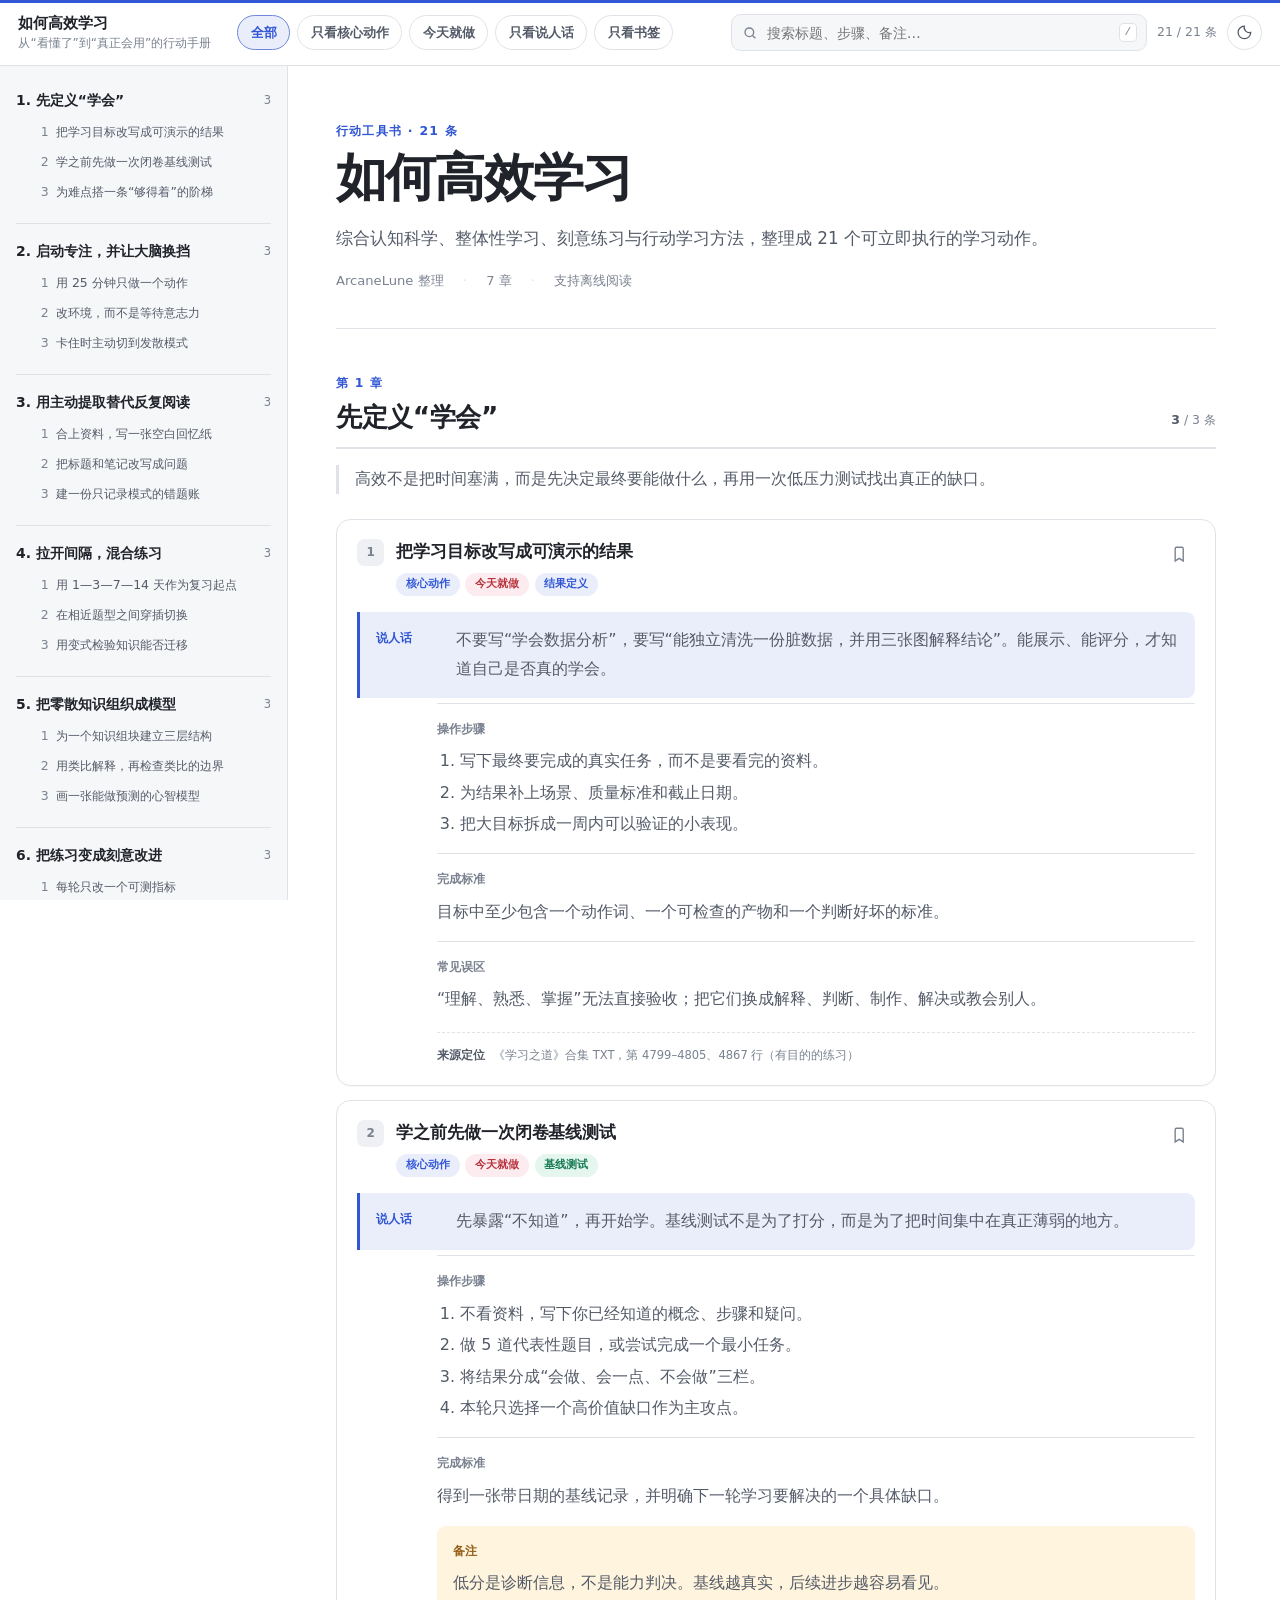
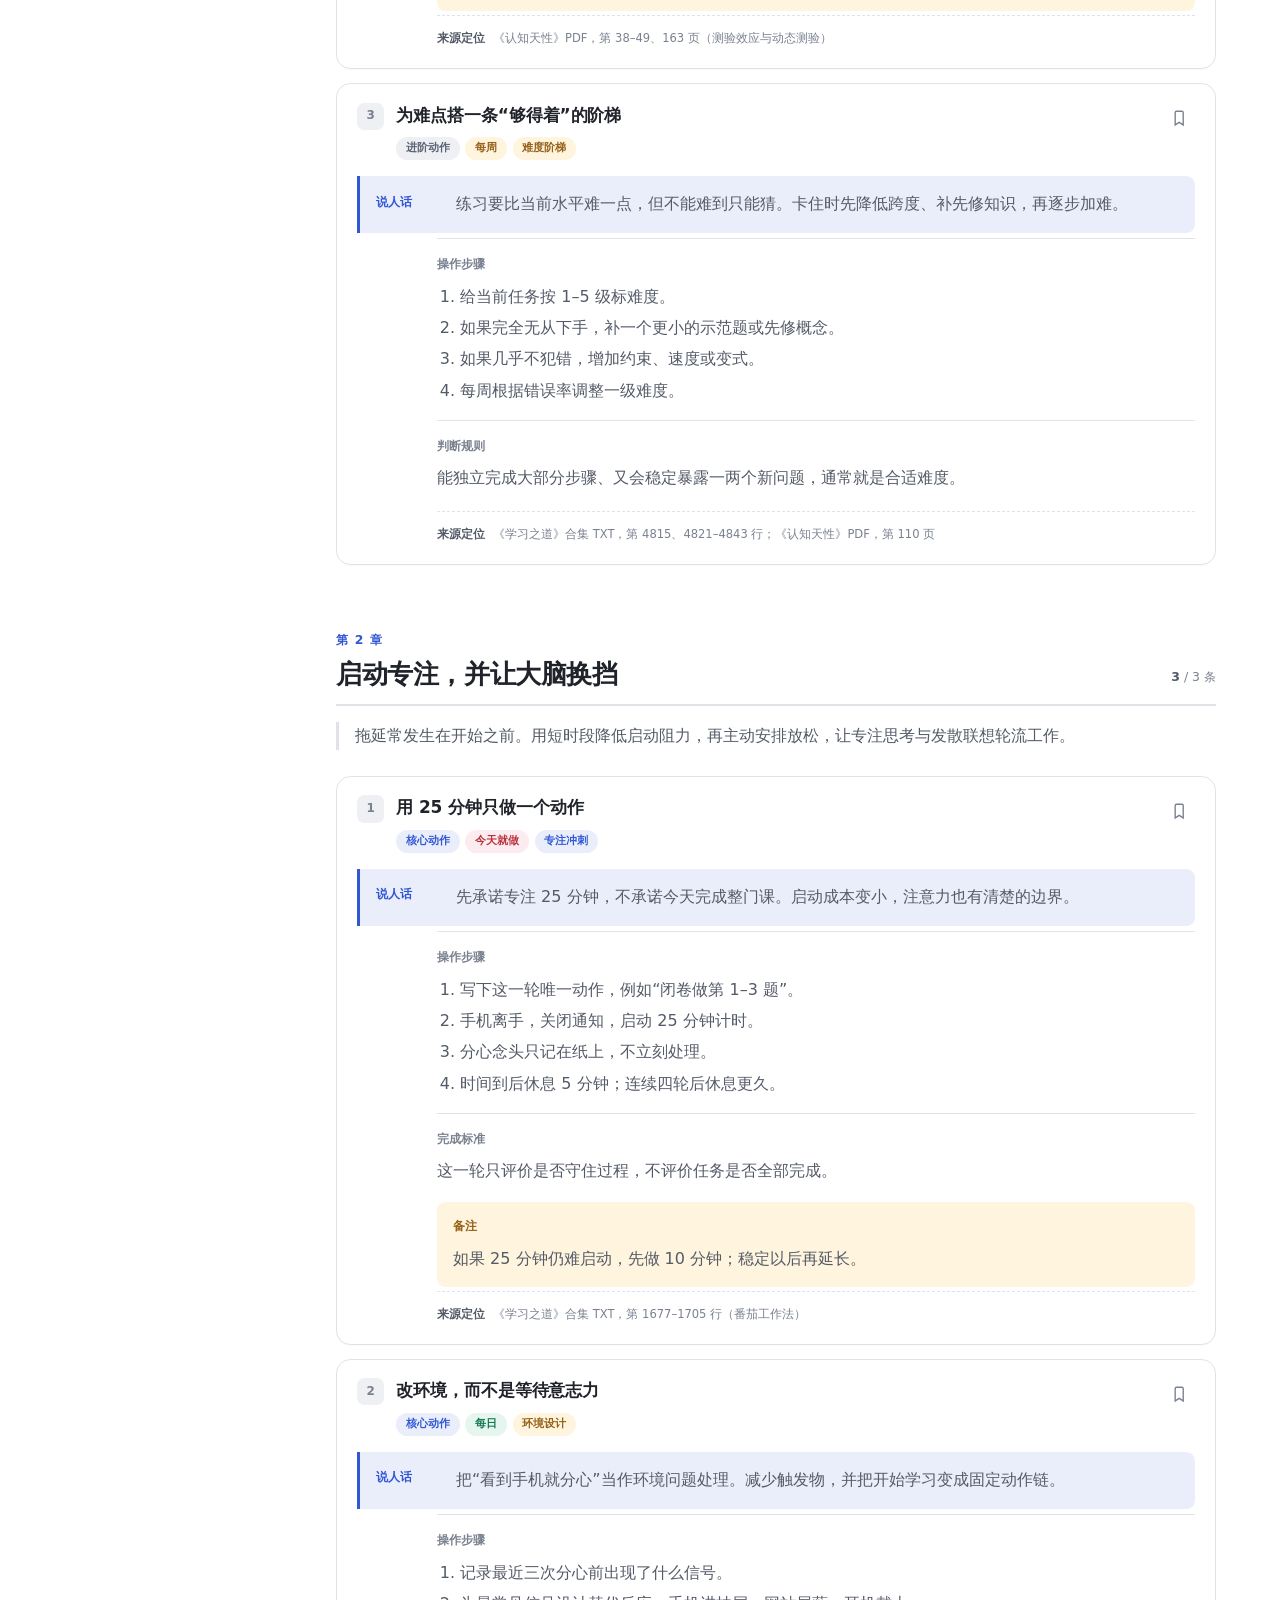
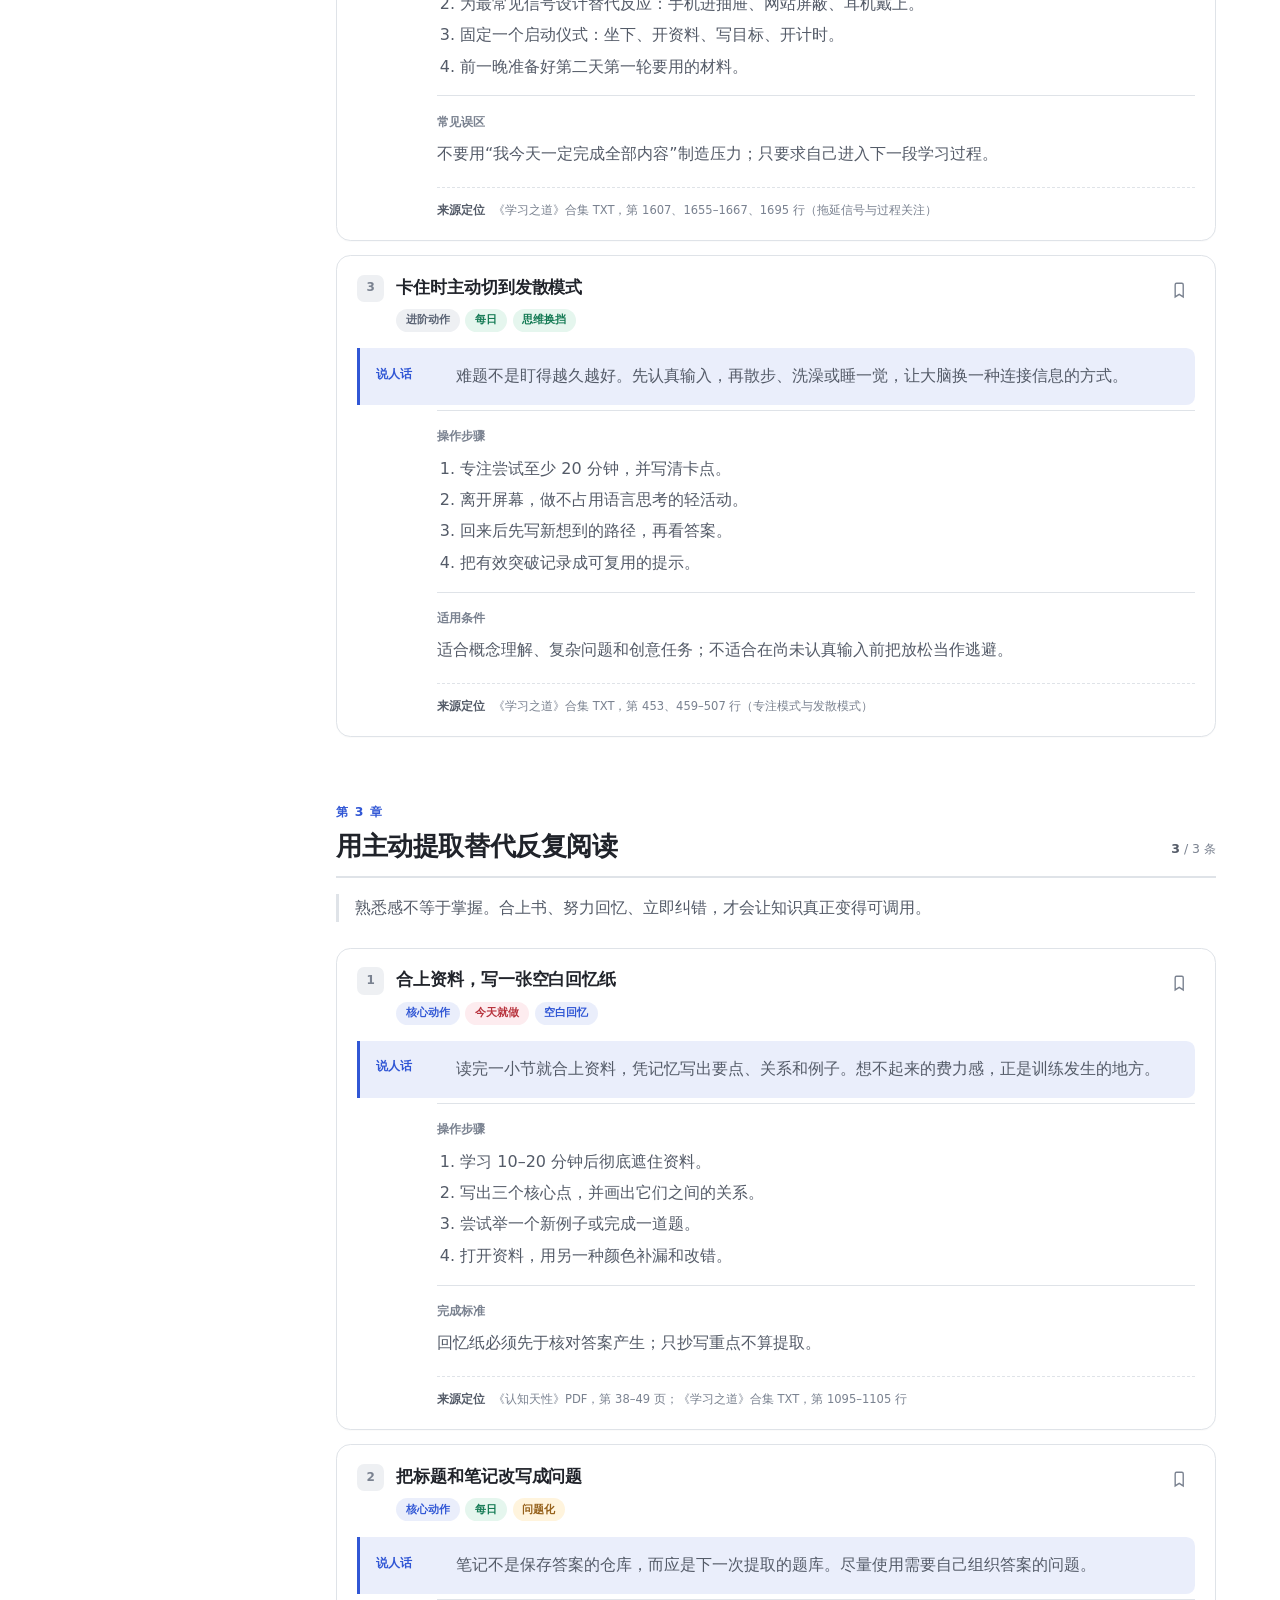
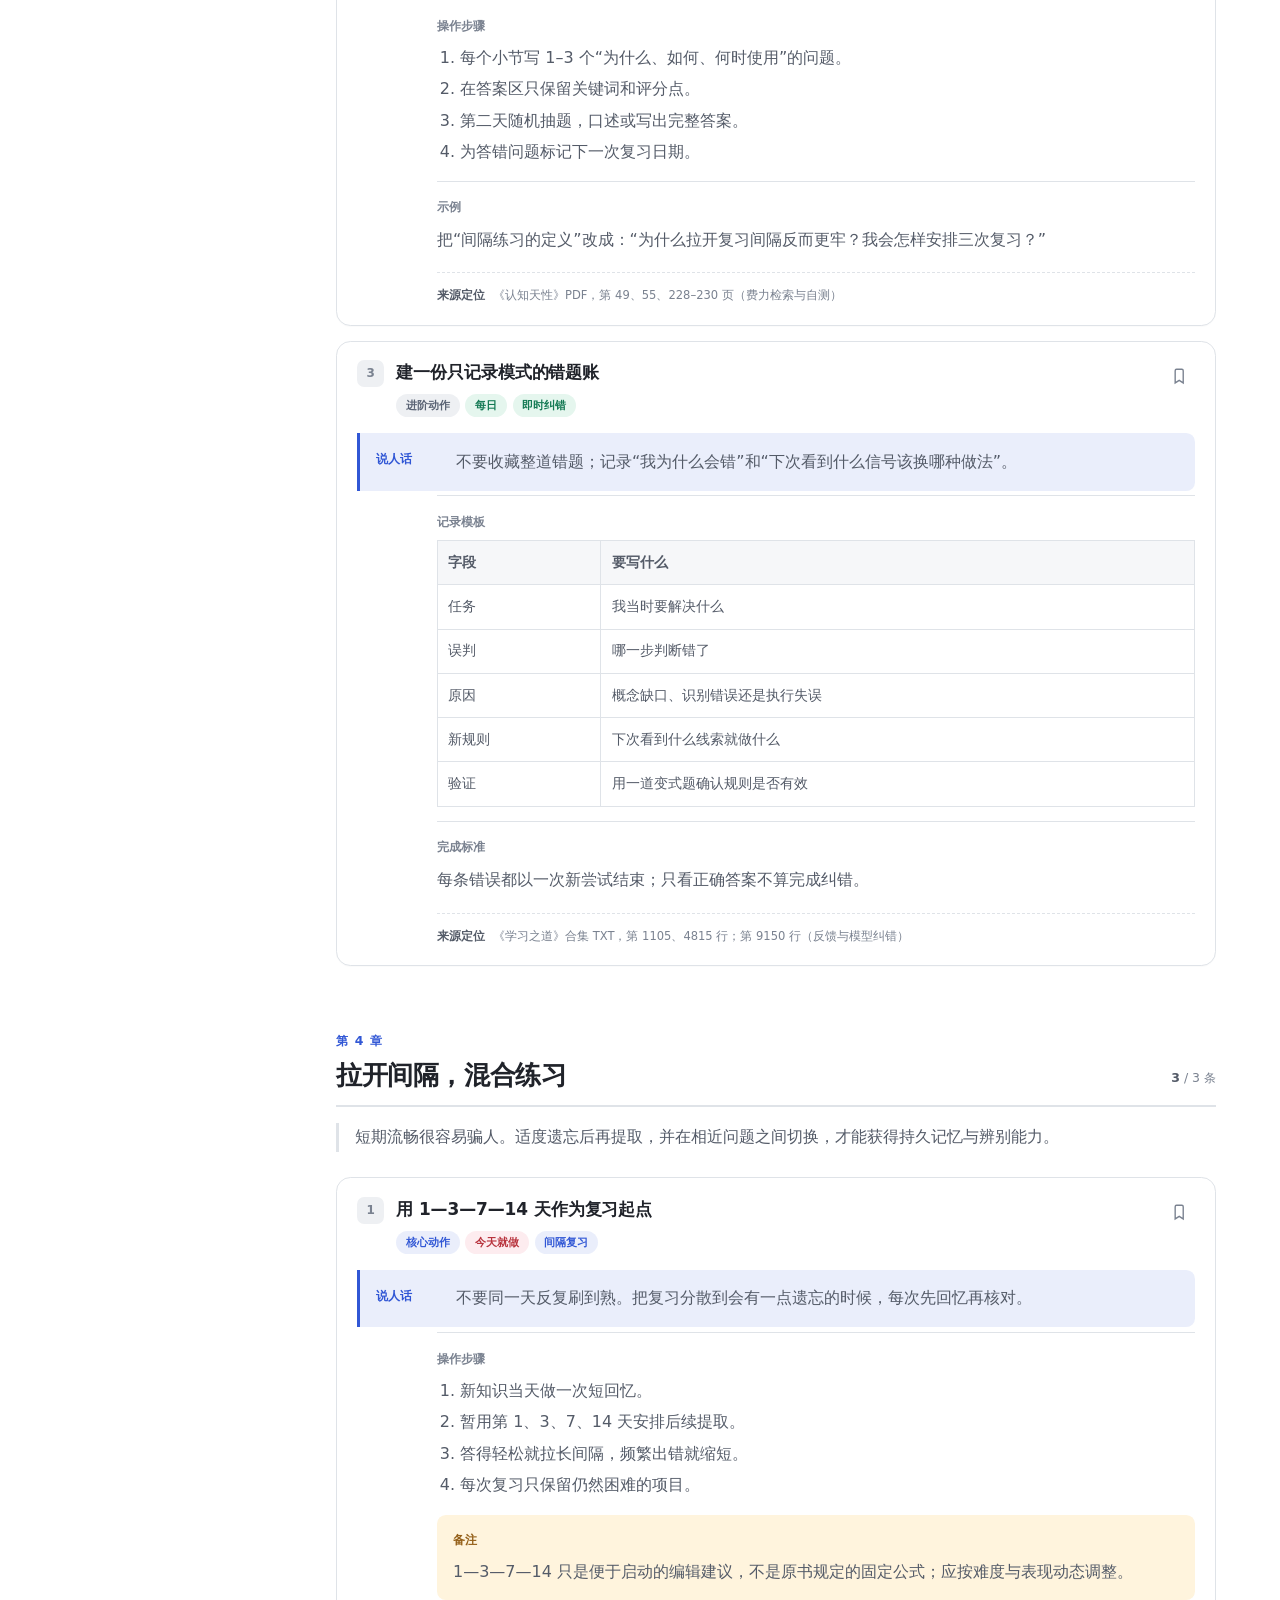
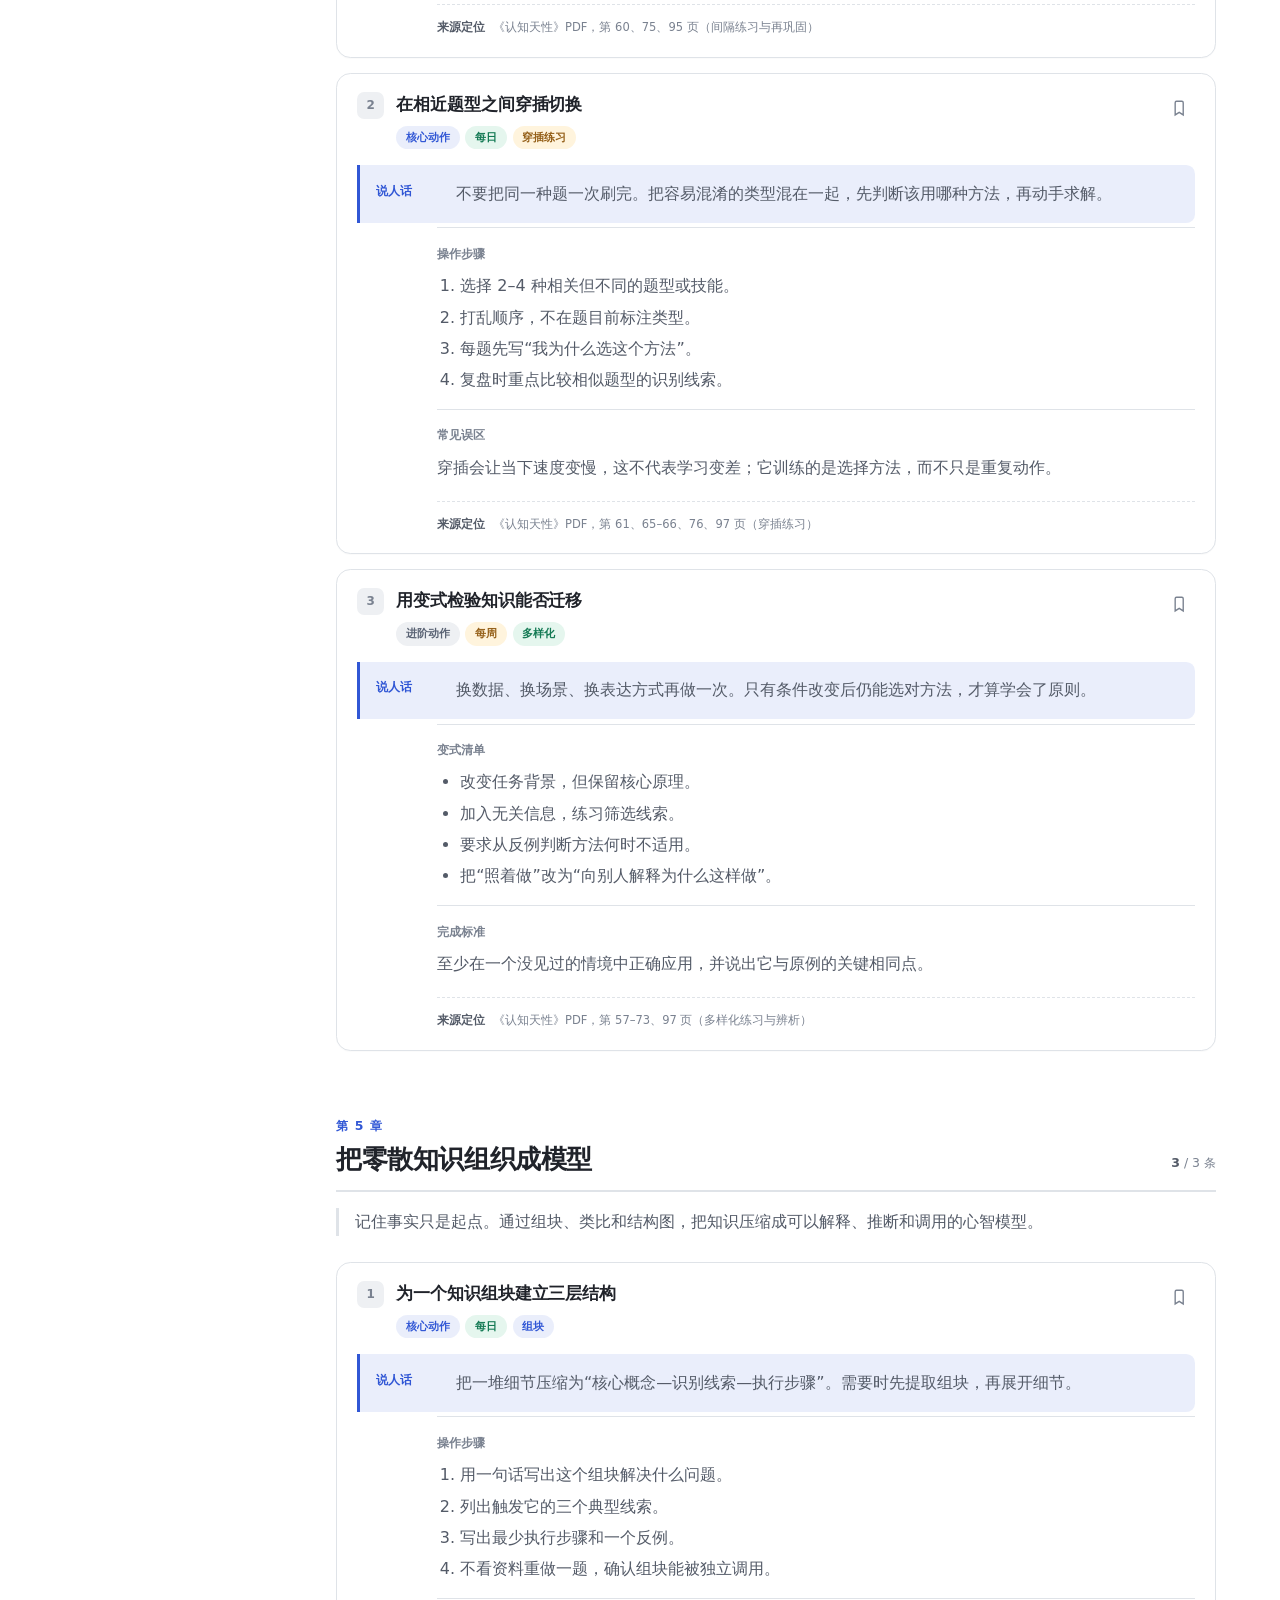
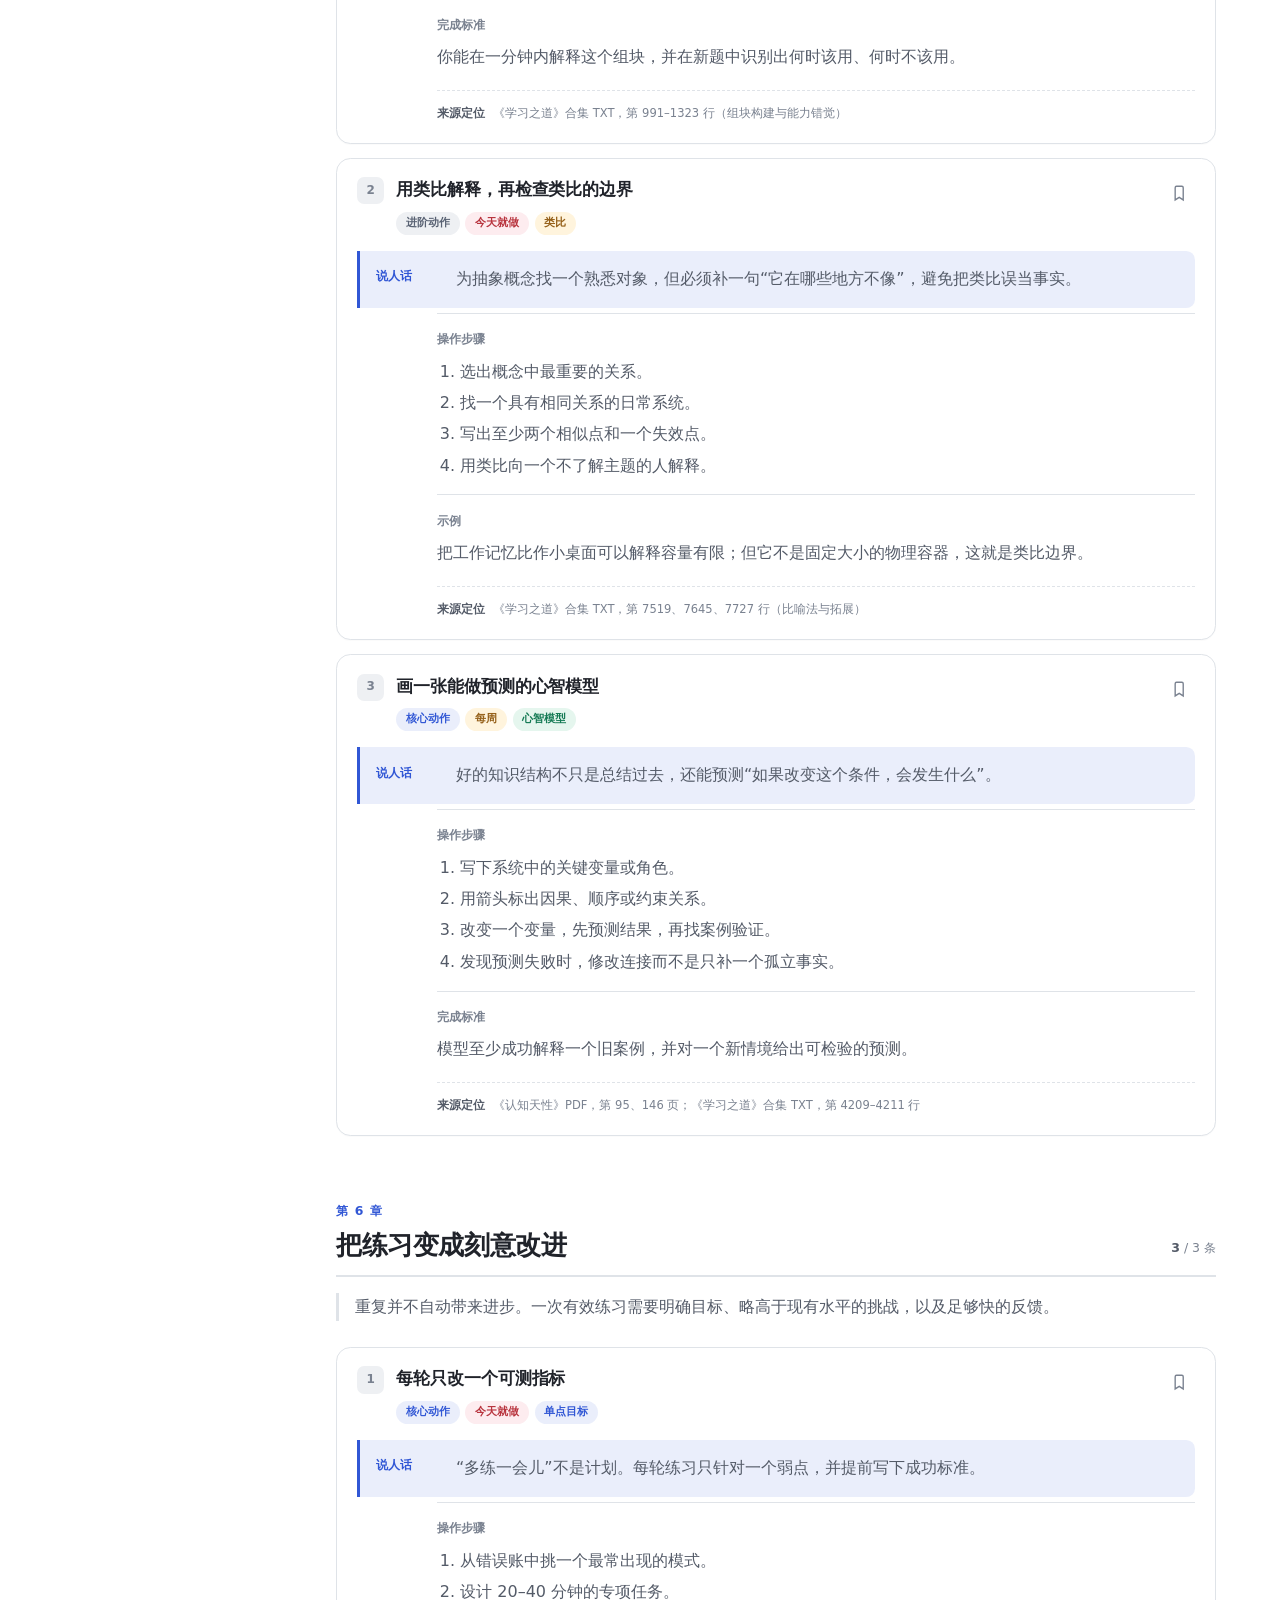
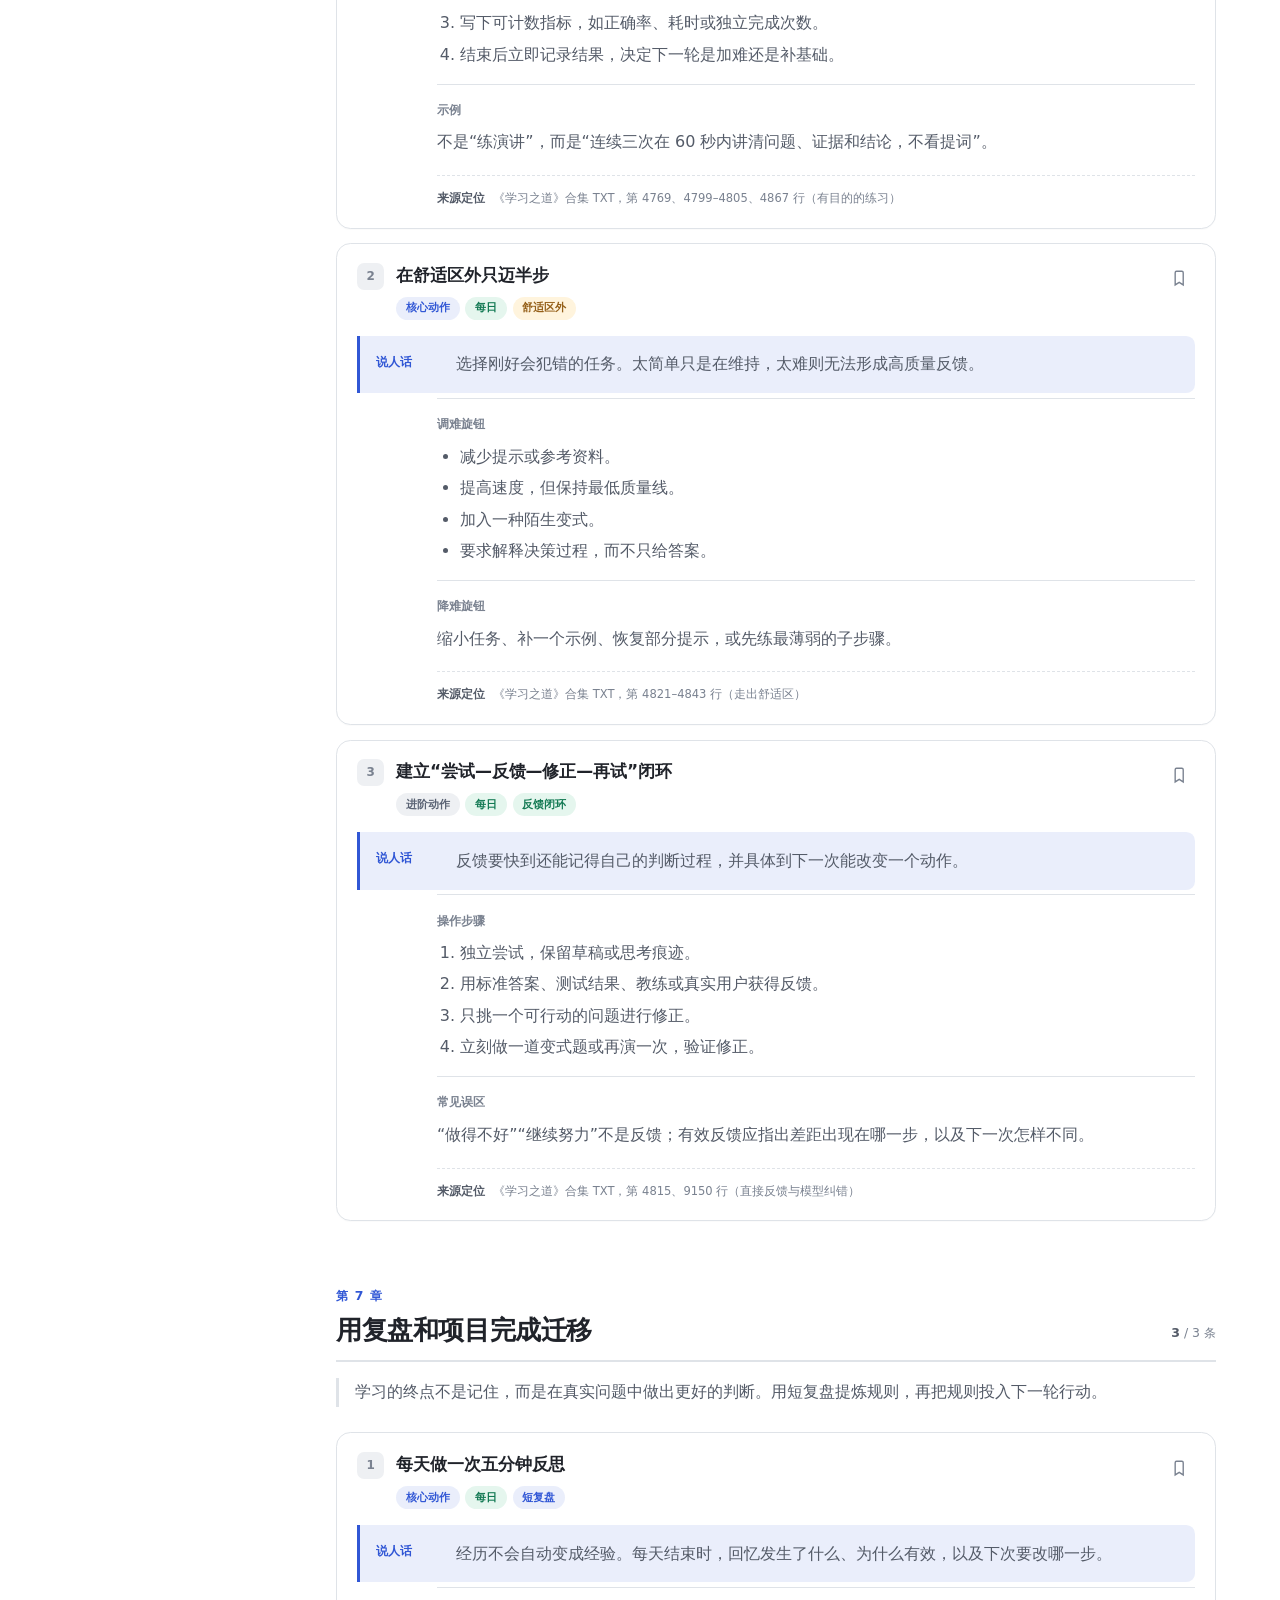
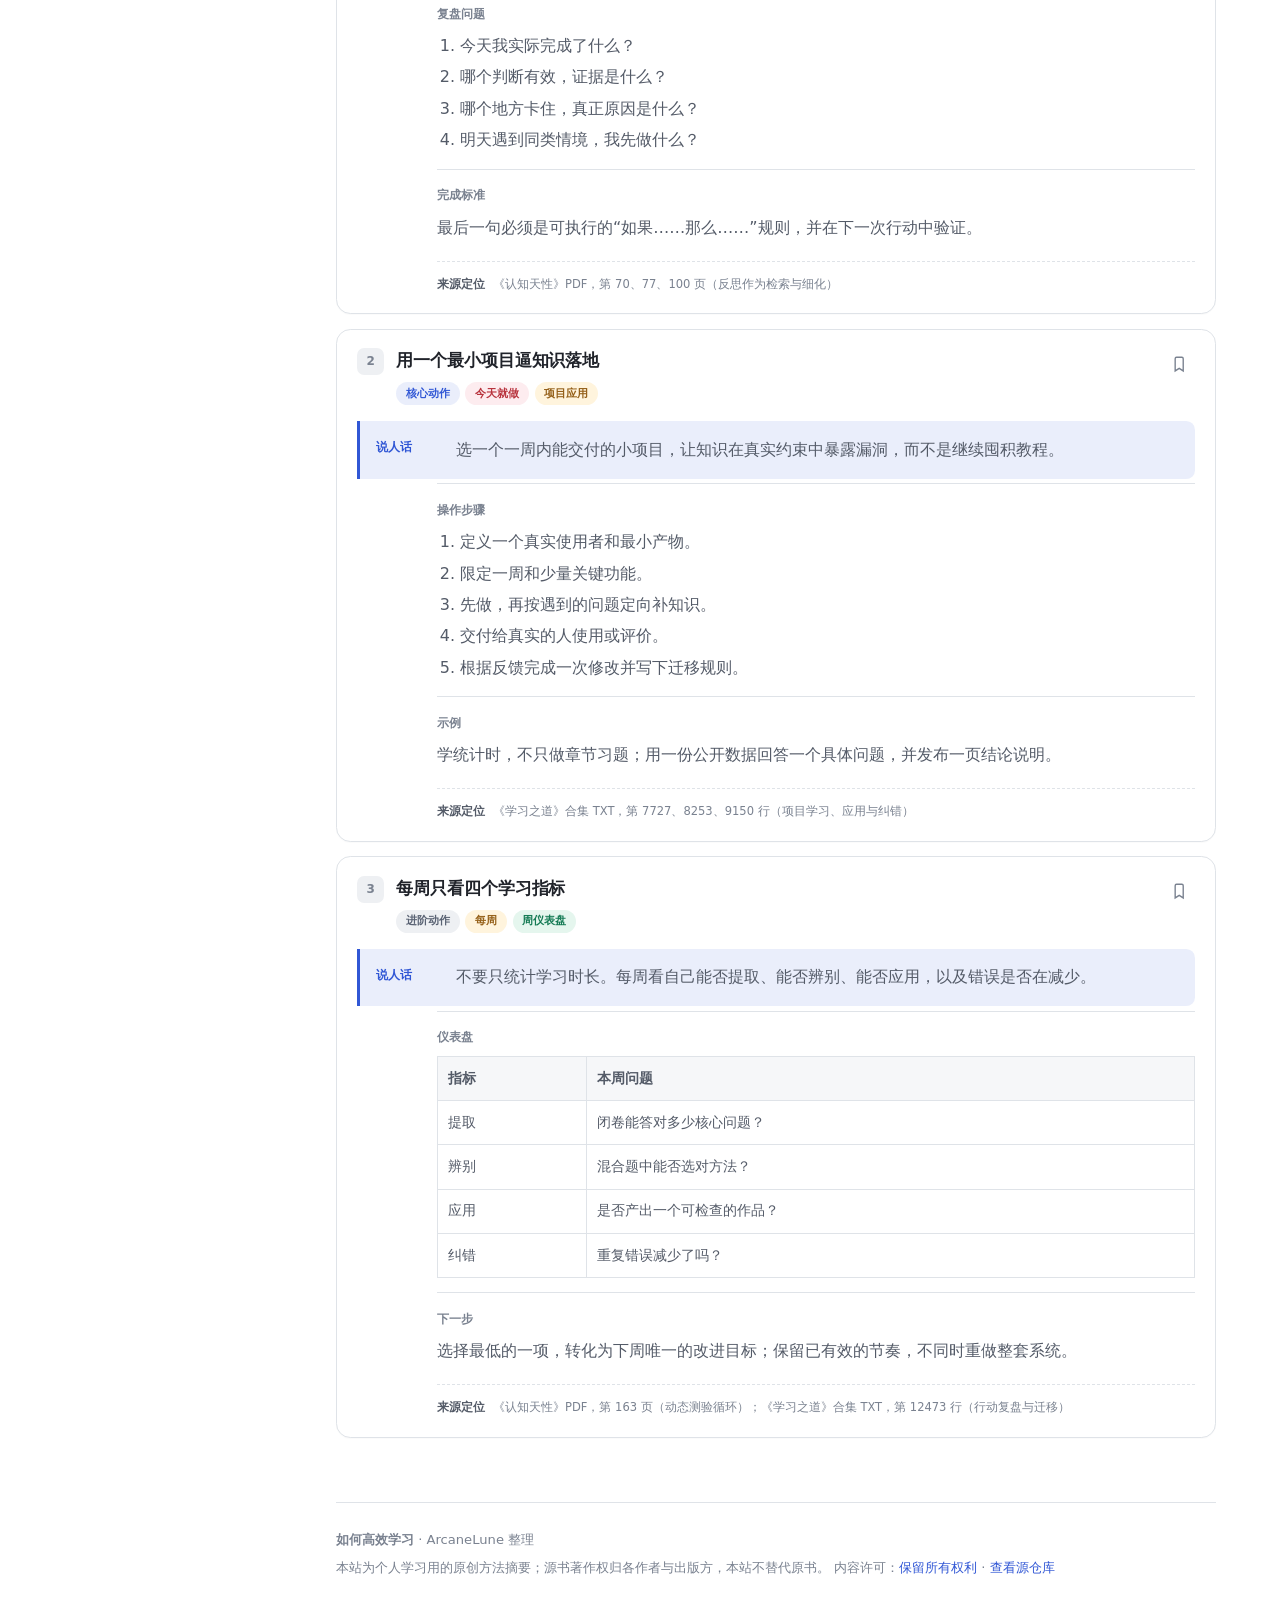
==== index.html @ 78f5b6d4 "publish: launch efficient learning reader" ====
<!doctype html>
<html lang="zh-CN">
  <head>
    <meta charset="UTF-8" />
    <meta name="viewport" content="width=device-width, initial-scale=1, viewport-fit=cover" />
    <meta name="color-scheme" content="light dark" />
    <link rel="icon" type="image/svg+xml" href="./favicon.svg" />
    
    <title>如何高效学习 · 在线阅读</title>
    <meta name="description" content="综合认知科学、整体性学习、刻意练习与行动学习方法，整理成 21 个可立即执行的学习动作。" />
    <meta name="author" content="ArcaneLune 整理" />
    <meta name="theme-color" content="#2563a8" />
    <link rel="canonical" href="https://arcanelune.github.io/learn-smarter/" />
    <meta property="og:type" content="book" />
    <meta property="og:title" content="如何高效学习" />
    <meta property="og:description" content="综合认知科学、整体性学习、刻意练习与行动学习方法，整理成 21 个可立即执行的学习动作。" />
    <meta property="og:url" content="https://arcanelune.github.io/learn-smarter/" />
    <script type="application/ld+json">{"@context":"https://schema.org","@type":"Book","name":"如何高效学习","description":"综合认知科学、整体性学习、刻意练习与行动学习方法，整理成 21 个可立即执行的学习动作。","author":{"@type":"Organization","name":"ArcaneLune 整理"},"inLanguage":"zh-CN","url":"https://arcanelune.github.io/learn-smarter/","license":"https://github.com/ArcaneLune/action-book-reader"}</script>
    <style>:root{--brand:#2563a8;--brand-dark:#8fc5ff;--accent:#e07a2f}</style>
    <script>(function(){try{var t=localStorage.getItem('book:learn-smarter:theme');if(t==='dark'||(!t&&matchMedia('(prefers-color-scheme:dark)').matches))document.documentElement.dataset.theme='dark'}catch(e){}})();</script>
    <script type="module" crossorigin src="./assets/index-BccJ0OLc.js"></script>
    <link rel="stylesheet" crossorigin href="./assets/style-DrHMvaFY.css">
  </head>
  <body>
    
    <div class="reading-progress" aria-hidden="true"><i id="progressBar"></i></div>
    <header class="topbar" id="topbar">
      <a class="book-identity" href="#top" aria-label="返回本书顶部"><strong>如何高效学习</strong><span>从“看懂了”到“真正会用”的行动手册</span></a>
      <select class="chapter-jump" id="chapterJump" aria-label="跳转到章节"><option value="chapter-diagnose">1. 先定义“学会”</option><option value="chapter-focus">2. 启动专注，并让大脑换挡</option><option value="chapter-retrieve">3. 用主动提取替代反复阅读</option><option value="chapter-space">4. 拉开间隔，混合练习</option><option value="chapter-model">5. 把零散知识组织成模型</option><option value="chapter-practice">6. 把练习变成刻意改进</option><option value="chapter-transfer">7. 用复盘和项目完成迁移</option></select>
      <div class="toolbar" role="group" aria-label="阅读筛选">
        <button class="filter-button is-active" type="button" data-mode="all" aria-pressed="true">全部</button>
        
    <button class="filter-button" type="button" data-mode="badge" data-filter-key="priority" data-filter-value="core" aria-pressed="false">只看核心动作</button>
    <button class="filter-button" type="button" data-mode="badge" data-filter-key="rhythm" data-filter-value="now" aria-pressed="false">今天就做</button>
        <button class="filter-button" type="button" data-mode="plain" aria-pressed="false">只看说人话</button>
        <button class="filter-button" type="button" data-mode="bookmarks" aria-pressed="false">只看书签</button>
      </div>
      <label class="search-box">
        <svg viewBox="0 0 24 24" aria-hidden="true"><circle cx="11" cy="11" r="6.5"/><path d="m16 16 4 4"/></svg>
        <span class="sr-only">搜索本书</span>
        <input id="searchInput" type="search" autocomplete="off" placeholder="搜索标题、步骤、备注…" />
        <kbd>/</kbd>
      </label>
      <span class="result-count" id="resultCount">21 / 21 条</span>
      <button class="theme-button" id="themeButton" type="button" aria-label="切换明暗主题" title="切换明暗主题">
        <svg viewBox="0 0 24 24" aria-hidden="true"><path d="M12 3a9 9 0 1 0 9 9c-5 2-11-4-9-9Z"/></svg>
      </button>
    </header>
    <div class="continue-wrap" id="continueWrap" hidden><button id="continueButton" type="button">继续上次阅读</button><button id="dismissContinue" type="button" aria-label="关闭继续阅读提示">×</button></div>
    <div class="reader-shell" id="top" data-book-id="learn-smarter">
      <aside class="sidebar" aria-label="全书目录">
    <section class="toc-group" data-toc-chapter="chapter-diagnose">
      <div class="toc-heading"><a href="#chapter-diagnose">1. 先定义“学会”</a><span>3</span></div>
      <div class="toc-entries">
        <a href="#diagnose-outcome" data-toc-entry="diagnose-outcome"><i>1</i><span>把学习目标改写成可演示的结果</span></a><a href="#diagnose-baseline" data-toc-entry="diagnose-baseline"><i>2</i><span>学之前先做一次闭卷基线测试</span></a><a href="#diagnose-ladder" data-toc-entry="diagnose-ladder"><i>3</i><span>为难点搭一条“够得着”的阶梯</span></a>
      </div>
    </section>
    <section class="toc-group" data-toc-chapter="chapter-focus">
      <div class="toc-heading"><a href="#chapter-focus">2. 启动专注，并让大脑换挡</a><span>3</span></div>
      <div class="toc-entries">
        <a href="#focus-sprint" data-toc-entry="focus-sprint"><i>1</i><span>用 25 分钟只做一个动作</span></a><a href="#focus-trigger" data-toc-entry="focus-trigger"><i>2</i><span>改环境，而不是等待意志力</span></a><a href="#focus-diffuse" data-toc-entry="focus-diffuse"><i>3</i><span>卡住时主动切到发散模式</span></a>
      </div>
    </section>
    <section class="toc-group" data-toc-chapter="chapter-retrieve">
      <div class="toc-heading"><a href="#chapter-retrieve">3. 用主动提取替代反复阅读</a><span>3</span></div>
      <div class="toc-entries">
        <a href="#retrieve-blank" data-toc-entry="retrieve-blank"><i>1</i><span>合上资料，写一张空白回忆纸</span></a><a href="#retrieve-question" data-toc-entry="retrieve-question"><i>2</i><span>把标题和笔记改写成问题</span></a><a href="#retrieve-feedback" data-toc-entry="retrieve-feedback"><i>3</i><span>建一份只记录模式的错题账</span></a>
      </div>
    </section>
    <section class="toc-group" data-toc-chapter="chapter-space">
      <div class="toc-heading"><a href="#chapter-space">4. 拉开间隔，混合练习</a><span>3</span></div>
      <div class="toc-entries">
        <a href="#space-spacing" data-toc-entry="space-spacing"><i>1</i><span>用 1—3—7—14 天作为复习起点</span></a><a href="#space-interleave" data-toc-entry="space-interleave"><i>2</i><span>在相近题型之间穿插切换</span></a><a href="#space-variation" data-toc-entry="space-variation"><i>3</i><span>用变式检验知识能否迁移</span></a>
      </div>
    </section>
    <section class="toc-group" data-toc-chapter="chapter-model">
      <div class="toc-heading"><a href="#chapter-model">5. 把零散知识组织成模型</a><span>3</span></div>
      <div class="toc-entries">
        <a href="#model-chunk" data-toc-entry="model-chunk"><i>1</i><span>为一个知识组块建立三层结构</span></a><a href="#model-analogy" data-toc-entry="model-analogy"><i>2</i><span>用类比解释，再检查类比的边界</span></a><a href="#model-mental-model" data-toc-entry="model-mental-model"><i>3</i><span>画一张能做预测的心智模型</span></a>
      </div>
    </section>
    <section class="toc-group" data-toc-chapter="chapter-practice">
      <div class="toc-heading"><a href="#chapter-practice">6. 把练习变成刻意改进</a><span>3</span></div>
      <div class="toc-entries">
        <a href="#practice-target" data-toc-entry="practice-target"><i>1</i><span>每轮只改一个可测指标</span></a><a href="#practice-stretch" data-toc-entry="practice-stretch"><i>2</i><span>在舒适区外只迈半步</span></a><a href="#practice-loop" data-toc-entry="practice-loop"><i>3</i><span>建立“尝试—反馈—修正—再试”闭环</span></a>
      </div>
    </section>
    <section class="toc-group" data-toc-chapter="chapter-transfer">
      <div class="toc-heading"><a href="#chapter-transfer">7. 用复盘和项目完成迁移</a><span>3</span></div>
      <div class="toc-entries">
        <a href="#transfer-reflect" data-toc-entry="transfer-reflect"><i>1</i><span>每天做一次五分钟反思</span></a><a href="#transfer-project" data-toc-entry="transfer-project"><i>2</i><span>用一个最小项目逼知识落地</span></a><a href="#transfer-dashboard" data-toc-entry="transfer-dashboard"><i>3</i><span>每周只看四个学习指标</span></a>
      </div>
    </section></aside>
      <main class="book-main">
        <header class="book-opening">
          <span class="eyebrow">行动工具书 · 21 条</span>
          <h1>如何高效学习</h1>
          <p>综合认知科学、整体性学习、刻意练习与行动学习方法，整理成 21 个可立即执行的学习动作。</p>
          <div class="opening-meta"><span>ArcaneLune 整理</span><span>7 章</span><span>支持离线阅读</span></div>
        </header>
        <noscript><p class="noscript">正文可以直接阅读；搜索、筛选、书签和阅读进度需要启用 JavaScript。</p></noscript>
        
    <section class="book-chapter" id="chapter-diagnose" data-chapter-id="diagnose">
      <header class="chapter-heading">
        <div><span class="chapter-kicker">第 1 章</span><h2>先定义“学会”</h2></div>
        <span class="chapter-count"><b class="chapter-visible">3</b> / 3 条</span>
      </header>
      <p class="chapter-intro">高效不是把时间塞满，而是先决定最终要能做什么，再用一次低压力测试找出真正的缺口。</p>
      <div class="entry-list">
  <article class="entry-card" id="diagnose-outcome"
    data-entry-id="diagnose-outcome" data-entry-index="0"
    data-badges="{&quot;priority&quot;:&quot;core&quot;,&quot;rhythm&quot;:&quot;now&quot;,&quot;method&quot;:&quot;outcome&quot;}">
    <header class="entry-head">
      <span class="entry-number" aria-hidden="true">1</span>
      <div class="entry-title-wrap">
        <div class="entry-title-line">
          <h3>把学习目标改写成可演示的结果</h3>
          <a class="anchor-link" href="#diagnose-outcome" aria-label="复制或打开“把学习目标改写成可演示的结果”的直达链接">#</a>
        </div>
        <div class="badges"><span class="badge badge--brand" title="优先级">核心动作</span><span class="badge badge--danger" title="节奏">今天就做</span><span class="badge badge--brand" title="方法">结果定义</span></div>
      </div>
      <button class="bookmark-button" type="button" aria-label="收藏“把学习目标改写成可演示的结果”" aria-pressed="false" title="收藏">
        <svg viewBox="0 0 24 24" aria-hidden="true"><path d="M6.75 4.75A1.75 1.75 0 0 1 8.5 3h7A1.75 1.75 0 0 1 17.25 4.75v16L12 17.4l-5.25 3.35v-16Z"/></svg>
      </button>
    </header>
    <div class="plain-language"><span class="plain-label">说人话</span><div class="prose"><p>不要写“学会数据分析”，要写“能独立清洗一份脏数据，并用三张图解释结论”。能展示、能评分，才知道自己是否真的学会。</p>
</div></div>
    <div class="entry-details">
    <section class="field-block">
      <h4>操作步骤</h4>
      <div class="prose"><ol>
<li>写下最终要完成的真实任务，而不是要看完的资料。</li>
<li>为结果补上场景、质量标准和截止日期。</li>
<li>把大目标拆成一周内可以验证的小表现。</li>
</ol>
</div>
    </section>
    <section class="field-block">
      <h4>完成标准</h4>
      <div class="prose"><p>目标中至少包含一个动作词、一个可检查的产物和一个判断好坏的标准。</p>
</div>
    </section>
    <section class="field-block">
      <h4>常见误区</h4>
      <div class="prose"><p>“理解、熟悉、掌握”无法直接验收；把它们换成解释、判断、制作、解决或教会别人。</p>
</div>
    </section><div class="entry-source"><span>来源定位</span>《学习之道》合集 TXT，第 4799–4805、4867 行（有目的的练习）</div></div>
  </article>
  <article class="entry-card" id="diagnose-baseline"
    data-entry-id="diagnose-baseline" data-entry-index="1"
    data-badges="{&quot;priority&quot;:&quot;core&quot;,&quot;rhythm&quot;:&quot;now&quot;,&quot;method&quot;:&quot;baseline&quot;}">
    <header class="entry-head">
      <span class="entry-number" aria-hidden="true">2</span>
      <div class="entry-title-wrap">
        <div class="entry-title-line">
          <h3>学之前先做一次闭卷基线测试</h3>
          <a class="anchor-link" href="#diagnose-baseline" aria-label="复制或打开“学之前先做一次闭卷基线测试”的直达链接">#</a>
        </div>
        <div class="badges"><span class="badge badge--brand" title="优先级">核心动作</span><span class="badge badge--danger" title="节奏">今天就做</span><span class="badge badge--success" title="方法">基线测试</span></div>
      </div>
      <button class="bookmark-button" type="button" aria-label="收藏“学之前先做一次闭卷基线测试”" aria-pressed="false" title="收藏">
        <svg viewBox="0 0 24 24" aria-hidden="true"><path d="M6.75 4.75A1.75 1.75 0 0 1 8.5 3h7A1.75 1.75 0 0 1 17.25 4.75v16L12 17.4l-5.25 3.35v-16Z"/></svg>
      </button>
    </header>
    <div class="plain-language"><span class="plain-label">说人话</span><div class="prose"><p>先暴露“不知道”，再开始学。基线测试不是为了打分，而是为了把时间集中在真正薄弱的地方。</p>
</div></div>
    <div class="entry-details">
    <section class="field-block">
      <h4>操作步骤</h4>
      <div class="prose"><ol>
<li>不看资料，写下你已经知道的概念、步骤和疑问。</li>
<li>做 5 道代表性题目，或尝试完成一个最小任务。</li>
<li>将结果分成“会做、会一点、不会做”三栏。</li>
<li>本轮只选择一个高价值缺口作为主攻点。</li>
</ol>
</div>
    </section>
    <section class="field-block">
      <h4>完成标准</h4>
      <div class="prose"><p>得到一张带日期的基线记录，并明确下一轮学习要解决的一个具体缺口。</p>
</div>
    </section>
    <aside class="entry-note">
      <h4>备注</h4>
      <div class="prose"><p>低分是诊断信息，不是能力判决。基线越真实，后续进步越容易看见。</p>
</div>
    </aside><div class="entry-source"><span>来源定位</span>《认知天性》PDF，第 38–49、163 页（测验效应与动态测验）</div></div>
  </article>
  <article class="entry-card" id="diagnose-ladder"
    data-entry-id="diagnose-ladder" data-entry-index="2"
    data-badges="{&quot;priority&quot;:&quot;deepen&quot;,&quot;rhythm&quot;:&quot;weekly&quot;,&quot;method&quot;:&quot;ladder&quot;}">
    <header class="entry-head">
      <span class="entry-number" aria-hidden="true">3</span>
      <div class="entry-title-wrap">
        <div class="entry-title-line">
          <h3>为难点搭一条“够得着”的阶梯</h3>
          <a class="anchor-link" href="#diagnose-ladder" aria-label="复制或打开“为难点搭一条“够得着”的阶梯”的直达链接">#</a>
        </div>
        <div class="badges"><span class="badge badge--neutral" title="优先级">进阶动作</span><span class="badge badge--warning" title="节奏">每周</span><span class="badge badge--warning" title="方法">难度阶梯</span></div>
      </div>
      <button class="bookmark-button" type="button" aria-label="收藏“为难点搭一条“够得着”的阶梯”" aria-pressed="false" title="收藏">
        <svg viewBox="0 0 24 24" aria-hidden="true"><path d="M6.75 4.75A1.75 1.75 0 0 1 8.5 3h7A1.75 1.75 0 0 1 17.25 4.75v16L12 17.4l-5.25 3.35v-16Z"/></svg>
      </button>
    </header>
    <div class="plain-language"><span class="plain-label">说人话</span><div class="prose"><p>练习要比当前水平难一点，但不能难到只能猜。卡住时先降低跨度、补先修知识，再逐步加难。</p>
</div></div>
    <div class="entry-details">
    <section class="field-block">
      <h4>操作步骤</h4>
      <div class="prose"><ol>
<li>给当前任务按 1–5 级标难度。</li>
<li>如果完全无从下手，补一个更小的示范题或先修概念。</li>
<li>如果几乎不犯错，增加约束、速度或变式。</li>
<li>每周根据错误率调整一级难度。</li>
</ol>
</div>
    </section>
    <section class="field-block">
      <h4>判断规则</h4>
      <div class="prose"><p>能独立完成大部分步骤、又会稳定暴露一两个新问题，通常就是合适难度。</p>
</div>
    </section><div class="entry-source"><span>来源定位</span>《学习之道》合集 TXT，第 4815、4821–4843 行；《认知天性》PDF，第 110 页</div></div>
  </article></div>
    </section>
    <section class="book-chapter" id="chapter-focus" data-chapter-id="focus">
      <header class="chapter-heading">
        <div><span class="chapter-kicker">第 2 章</span><h2>启动专注，并让大脑换挡</h2></div>
        <span class="chapter-count"><b class="chapter-visible">3</b> / 3 条</span>
      </header>
      <p class="chapter-intro">拖延常发生在开始之前。用短时段降低启动阻力，再主动安排放松，让专注思考与发散联想轮流工作。</p>
      <div class="entry-list">
  <article class="entry-card" id="focus-sprint"
    data-entry-id="focus-sprint" data-entry-index="3"
    data-badges="{&quot;priority&quot;:&quot;core&quot;,&quot;rhythm&quot;:&quot;now&quot;,&quot;method&quot;:&quot;sprint&quot;}">
    <header class="entry-head">
      <span class="entry-number" aria-hidden="true">1</span>
      <div class="entry-title-wrap">
        <div class="entry-title-line">
          <h3>用 25 分钟只做一个动作</h3>
          <a class="anchor-link" href="#focus-sprint" aria-label="复制或打开“用 25 分钟只做一个动作”的直达链接">#</a>
        </div>
        <div class="badges"><span class="badge badge--brand" title="优先级">核心动作</span><span class="badge badge--danger" title="节奏">今天就做</span><span class="badge badge--brand" title="方法">专注冲刺</span></div>
      </div>
      <button class="bookmark-button" type="button" aria-label="收藏“用 25 分钟只做一个动作”" aria-pressed="false" title="收藏">
        <svg viewBox="0 0 24 24" aria-hidden="true"><path d="M6.75 4.75A1.75 1.75 0 0 1 8.5 3h7A1.75 1.75 0 0 1 17.25 4.75v16L12 17.4l-5.25 3.35v-16Z"/></svg>
      </button>
    </header>
    <div class="plain-language"><span class="plain-label">说人话</span><div class="prose"><p>先承诺专注 25 分钟，不承诺今天完成整门课。启动成本变小，注意力也有清楚的边界。</p>
</div></div>
    <div class="entry-details">
    <section class="field-block">
      <h4>操作步骤</h4>
      <div class="prose"><ol>
<li>写下这一轮唯一动作，例如“闭卷做第 1–3 题”。</li>
<li>手机离手，关闭通知，启动 25 分钟计时。</li>
<li>分心念头只记在纸上，不立刻处理。</li>
<li>时间到后休息 5 分钟；连续四轮后休息更久。</li>
</ol>
</div>
    </section>
    <section class="field-block">
      <h4>完成标准</h4>
      <div class="prose"><p>这一轮只评价是否守住过程，不评价任务是否全部完成。</p>
</div>
    </section>
    <aside class="entry-note">
      <h4>备注</h4>
      <div class="prose"><p>如果 25 分钟仍难启动，先做 10 分钟；稳定以后再延长。</p>
</div>
    </aside><div class="entry-source"><span>来源定位</span>《学习之道》合集 TXT，第 1677–1705 行（番茄工作法）</div></div>
  </article>
  <article class="entry-card" id="focus-trigger"
    data-entry-id="focus-trigger" data-entry-index="4"
    data-badges="{&quot;priority&quot;:&quot;core&quot;,&quot;rhythm&quot;:&quot;daily&quot;,&quot;method&quot;:&quot;trigger&quot;}">
    <header class="entry-head">
      <span class="entry-number" aria-hidden="true">2</span>
      <div class="entry-title-wrap">
        <div class="entry-title-line">
          <h3>改环境，而不是等待意志力</h3>
          <a class="anchor-link" href="#focus-trigger" aria-label="复制或打开“改环境，而不是等待意志力”的直达链接">#</a>
        </div>
        <div class="badges"><span class="badge badge--brand" title="优先级">核心动作</span><span class="badge badge--success" title="节奏">每日</span><span class="badge badge--warning" title="方法">环境设计</span></div>
      </div>
      <button class="bookmark-button" type="button" aria-label="收藏“改环境，而不是等待意志力”" aria-pressed="false" title="收藏">
        <svg viewBox="0 0 24 24" aria-hidden="true"><path d="M6.75 4.75A1.75 1.75 0 0 1 8.5 3h7A1.75 1.75 0 0 1 17.25 4.75v16L12 17.4l-5.25 3.35v-16Z"/></svg>
      </button>
    </header>
    <div class="plain-language"><span class="plain-label">说人话</span><div class="prose"><p>把“看到手机就分心”当作环境问题处理。减少触发物，并把开始学习变成固定动作链。</p>
</div></div>
    <div class="entry-details">
    <section class="field-block">
      <h4>操作步骤</h4>
      <div class="prose"><ol>
<li>记录最近三次分心前出现了什么信号。</li>
<li>为最常见信号设计替代反应：手机进抽屉、网站屏蔽、耳机戴上。</li>
<li>固定一个启动仪式：坐下、开资料、写目标、开计时。</li>
<li>前一晚准备好第二天第一轮要用的材料。</li>
</ol>
</div>
    </section>
    <section class="field-block">
      <h4>常见误区</h4>
      <div class="prose"><p>不要用“我今天一定完成全部内容”制造压力；只要求自己进入下一段学习过程。</p>
</div>
    </section><div class="entry-source"><span>来源定位</span>《学习之道》合集 TXT，第 1607、1655–1667、1695 行（拖延信号与过程关注）</div></div>
  </article>
  <article class="entry-card" id="focus-diffuse"
    data-entry-id="focus-diffuse" data-entry-index="5"
    data-badges="{&quot;priority&quot;:&quot;deepen&quot;,&quot;rhythm&quot;:&quot;daily&quot;,&quot;method&quot;:&quot;diffuse&quot;}">
    <header class="entry-head">
      <span class="entry-number" aria-hidden="true">3</span>
      <div class="entry-title-wrap">
        <div class="entry-title-line">
          <h3>卡住时主动切到发散模式</h3>
          <a class="anchor-link" href="#focus-diffuse" aria-label="复制或打开“卡住时主动切到发散模式”的直达链接">#</a>
        </div>
        <div class="badges"><span class="badge badge--neutral" title="优先级">进阶动作</span><span class="badge badge--success" title="节奏">每日</span><span class="badge badge--success" title="方法">思维换挡</span></div>
      </div>
      <button class="bookmark-button" type="button" aria-label="收藏“卡住时主动切到发散模式”" aria-pressed="false" title="收藏">
        <svg viewBox="0 0 24 24" aria-hidden="true"><path d="M6.75 4.75A1.75 1.75 0 0 1 8.5 3h7A1.75 1.75 0 0 1 17.25 4.75v16L12 17.4l-5.25 3.35v-16Z"/></svg>
      </button>
    </header>
    <div class="plain-language"><span class="plain-label">说人话</span><div class="prose"><p>难题不是盯得越久越好。先认真输入，再散步、洗澡或睡一觉，让大脑换一种连接信息的方式。</p>
</div></div>
    <div class="entry-details">
    <section class="field-block">
      <h4>操作步骤</h4>
      <div class="prose"><ol>
<li>专注尝试至少 20 分钟，并写清卡点。</li>
<li>离开屏幕，做不占用语言思考的轻活动。</li>
<li>回来后先写新想到的路径，再看答案。</li>
<li>把有效突破记录成可复用的提示。</li>
</ol>
</div>
    </section>
    <section class="field-block">
      <h4>适用条件</h4>
      <div class="prose"><p>适合概念理解、复杂问题和创意任务；不适合在尚未认真输入前把放松当作逃避。</p>
</div>
    </section><div class="entry-source"><span>来源定位</span>《学习之道》合集 TXT，第 453、459–507 行（专注模式与发散模式）</div></div>
  </article></div>
    </section>
    <section class="book-chapter" id="chapter-retrieve" data-chapter-id="retrieve">
      <header class="chapter-heading">
        <div><span class="chapter-kicker">第 3 章</span><h2>用主动提取替代反复阅读</h2></div>
        <span class="chapter-count"><b class="chapter-visible">3</b> / 3 条</span>
      </header>
      <p class="chapter-intro">熟悉感不等于掌握。合上书、努力回忆、立即纠错，才会让知识真正变得可调用。</p>
      <div class="entry-list">
  <article class="entry-card" id="retrieve-blank"
    data-entry-id="retrieve-blank" data-entry-index="6"
    data-badges="{&quot;priority&quot;:&quot;core&quot;,&quot;rhythm&quot;:&quot;now&quot;,&quot;method&quot;:&quot;blank&quot;}">
    <header class="entry-head">
      <span class="entry-number" aria-hidden="true">1</span>
      <div class="entry-title-wrap">
        <div class="entry-title-line">
          <h3>合上资料，写一张空白回忆纸</h3>
          <a class="anchor-link" href="#retrieve-blank" aria-label="复制或打开“合上资料，写一张空白回忆纸”的直达链接">#</a>
        </div>
        <div class="badges"><span class="badge badge--brand" title="优先级">核心动作</span><span class="badge badge--danger" title="节奏">今天就做</span><span class="badge badge--brand" title="方法">空白回忆</span></div>
      </div>
      <button class="bookmark-button" type="button" aria-label="收藏“合上资料，写一张空白回忆纸”" aria-pressed="false" title="收藏">
        <svg viewBox="0 0 24 24" aria-hidden="true"><path d="M6.75 4.75A1.75 1.75 0 0 1 8.5 3h7A1.75 1.75 0 0 1 17.25 4.75v16L12 17.4l-5.25 3.35v-16Z"/></svg>
      </button>
    </header>
    <div class="plain-language"><span class="plain-label">说人话</span><div class="prose"><p>读完一小节就合上资料，凭记忆写出要点、关系和例子。想不起来的费力感，正是训练发生的地方。</p>
</div></div>
    <div class="entry-details">
    <section class="field-block">
      <h4>操作步骤</h4>
      <div class="prose"><ol>
<li>学习 10–20 分钟后彻底遮住资料。</li>
<li>写出三个核心点，并画出它们之间的关系。</li>
<li>尝试举一个新例子或完成一道题。</li>
<li>打开资料，用另一种颜色补漏和改错。</li>
</ol>
</div>
    </section>
    <section class="field-block">
      <h4>完成标准</h4>
      <div class="prose"><p>回忆纸必须先于核对答案产生；只抄写重点不算提取。</p>
</div>
    </section><div class="entry-source"><span>来源定位</span>《认知天性》PDF，第 38–49 页；《学习之道》合集 TXT，第 1095–1105 行</div></div>
  </article>
  <article class="entry-card" id="retrieve-question"
    data-entry-id="retrieve-question" data-entry-index="7"
    data-badges="{&quot;priority&quot;:&quot;core&quot;,&quot;rhythm&quot;:&quot;daily&quot;,&quot;method&quot;:&quot;question&quot;}">
    <header class="entry-head">
      <span class="entry-number" aria-hidden="true">2</span>
      <div class="entry-title-wrap">
        <div class="entry-title-line">
          <h3>把标题和笔记改写成问题</h3>
          <a class="anchor-link" href="#retrieve-question" aria-label="复制或打开“把标题和笔记改写成问题”的直达链接">#</a>
        </div>
        <div class="badges"><span class="badge badge--brand" title="优先级">核心动作</span><span class="badge badge--success" title="节奏">每日</span><span class="badge badge--warning" title="方法">问题化</span></div>
      </div>
      <button class="bookmark-button" type="button" aria-label="收藏“把标题和笔记改写成问题”" aria-pressed="false" title="收藏">
        <svg viewBox="0 0 24 24" aria-hidden="true"><path d="M6.75 4.75A1.75 1.75 0 0 1 8.5 3h7A1.75 1.75 0 0 1 17.25 4.75v16L12 17.4l-5.25 3.35v-16Z"/></svg>
      </button>
    </header>
    <div class="plain-language"><span class="plain-label">说人话</span><div class="prose"><p>笔记不是保存答案的仓库，而应是下一次提取的题库。尽量使用需要自己组织答案的问题。</p>
</div></div>
    <div class="entry-details">
    <section class="field-block">
      <h4>操作步骤</h4>
      <div class="prose"><ol>
<li>每个小节写 1–3 个“为什么、如何、何时使用”的问题。</li>
<li>在答案区只保留关键词和评分点。</li>
<li>第二天随机抽题，口述或写出完整答案。</li>
<li>为答错问题标记下一次复习日期。</li>
</ol>
</div>
    </section>
    <section class="field-block">
      <h4>示例</h4>
      <div class="prose"><p>把“间隔练习的定义”改成：“为什么拉开复习间隔反而更牢？我会怎样安排三次复习？”</p>
</div>
    </section><div class="entry-source"><span>来源定位</span>《认知天性》PDF，第 49、55、228–230 页（费力检索与自测）</div></div>
  </article>
  <article class="entry-card" id="retrieve-feedback"
    data-entry-id="retrieve-feedback" data-entry-index="8"
    data-badges="{&quot;priority&quot;:&quot;deepen&quot;,&quot;rhythm&quot;:&quot;daily&quot;,&quot;method&quot;:&quot;feedback&quot;}">
    <header class="entry-head">
      <span class="entry-number" aria-hidden="true">3</span>
      <div class="entry-title-wrap">
        <div class="entry-title-line">
          <h3>建一份只记录模式的错题账</h3>
          <a class="anchor-link" href="#retrieve-feedback" aria-label="复制或打开“建一份只记录模式的错题账”的直达链接">#</a>
        </div>
        <div class="badges"><span class="badge badge--neutral" title="优先级">进阶动作</span><span class="badge badge--success" title="节奏">每日</span><span class="badge badge--success" title="方法">即时纠错</span></div>
      </div>
      <button class="bookmark-button" type="button" aria-label="收藏“建一份只记录模式的错题账”" aria-pressed="false" title="收藏">
        <svg viewBox="0 0 24 24" aria-hidden="true"><path d="M6.75 4.75A1.75 1.75 0 0 1 8.5 3h7A1.75 1.75 0 0 1 17.25 4.75v16L12 17.4l-5.25 3.35v-16Z"/></svg>
      </button>
    </header>
    <div class="plain-language"><span class="plain-label">说人话</span><div class="prose"><p>不要收藏整道错题；记录“我为什么会错”和“下次看到什么信号该换哪种做法”。</p>
</div></div>
    <div class="entry-details">
    <section class="field-block">
      <h4>记录模板</h4>
      <div class="prose"><table>
<thead>
<tr>
<th>字段</th>
<th>要写什么</th>
</tr>
</thead>
<tbody><tr>
<td>任务</td>
<td>我当时要解决什么</td>
</tr>
<tr>
<td>误判</td>
<td>哪一步判断错了</td>
</tr>
<tr>
<td>原因</td>
<td>概念缺口、识别错误还是执行失误</td>
</tr>
<tr>
<td>新规则</td>
<td>下次看到什么线索就做什么</td>
</tr>
<tr>
<td>验证</td>
<td>用一道变式题确认规则是否有效</td>
</tr>
</tbody></table>
</div>
    </section>
    <section class="field-block">
      <h4>完成标准</h4>
      <div class="prose"><p>每条错误都以一次新尝试结束；只看正确答案不算完成纠错。</p>
</div>
    </section><div class="entry-source"><span>来源定位</span>《学习之道》合集 TXT，第 1105、4815 行；第 9150 行（反馈与模型纠错）</div></div>
  </article></div>
    </section>
    <section class="book-chapter" id="chapter-space" data-chapter-id="space">
      <header class="chapter-heading">
        <div><span class="chapter-kicker">第 4 章</span><h2>拉开间隔，混合练习</h2></div>
        <span class="chapter-count"><b class="chapter-visible">3</b> / 3 条</span>
      </header>
      <p class="chapter-intro">短期流畅很容易骗人。适度遗忘后再提取，并在相近问题之间切换，才能获得持久记忆与辨别能力。</p>
      <div class="entry-list">
  <article class="entry-card" id="space-spacing"
    data-entry-id="space-spacing" data-entry-index="9"
    data-badges="{&quot;priority&quot;:&quot;core&quot;,&quot;rhythm&quot;:&quot;now&quot;,&quot;method&quot;:&quot;spacing&quot;}">
    <header class="entry-head">
      <span class="entry-number" aria-hidden="true">1</span>
      <div class="entry-title-wrap">
        <div class="entry-title-line">
          <h3>用 1—3—7—14 天作为复习起点</h3>
          <a class="anchor-link" href="#space-spacing" aria-label="复制或打开“用 1—3—7—14 天作为复习起点”的直达链接">#</a>
        </div>
        <div class="badges"><span class="badge badge--brand" title="优先级">核心动作</span><span class="badge badge--danger" title="节奏">今天就做</span><span class="badge badge--brand" title="方法">间隔复习</span></div>
      </div>
      <button class="bookmark-button" type="button" aria-label="收藏“用 1—3—7—14 天作为复习起点”" aria-pressed="false" title="收藏">
        <svg viewBox="0 0 24 24" aria-hidden="true"><path d="M6.75 4.75A1.75 1.75 0 0 1 8.5 3h7A1.75 1.75 0 0 1 17.25 4.75v16L12 17.4l-5.25 3.35v-16Z"/></svg>
      </button>
    </header>
    <div class="plain-language"><span class="plain-label">说人话</span><div class="prose"><p>不要同一天反复刷到熟。把复习分散到会有一点遗忘的时候，每次先回忆再核对。</p>
</div></div>
    <div class="entry-details">
    <section class="field-block">
      <h4>操作步骤</h4>
      <div class="prose"><ol>
<li>新知识当天做一次短回忆。</li>
<li>暂用第 1、3、7、14 天安排后续提取。</li>
<li>答得轻松就拉长间隔，频繁出错就缩短。</li>
<li>每次复习只保留仍然困难的项目。</li>
</ol>
</div>
    </section>
    <aside class="entry-note">
      <h4>备注</h4>
      <div class="prose"><p>1—3—7—14 只是便于启动的编辑建议，不是原书规定的固定公式；应按难度与表现动态调整。</p>
</div>
    </aside><div class="entry-source"><span>来源定位</span>《认知天性》PDF，第 60、75、95 页（间隔练习与再巩固）</div></div>
  </article>
  <article class="entry-card" id="space-interleave"
    data-entry-id="space-interleave" data-entry-index="10"
    data-badges="{&quot;priority&quot;:&quot;core&quot;,&quot;rhythm&quot;:&quot;daily&quot;,&quot;method&quot;:&quot;interleave&quot;}">
    <header class="entry-head">
      <span class="entry-number" aria-hidden="true">2</span>
      <div class="entry-title-wrap">
        <div class="entry-title-line">
          <h3>在相近题型之间穿插切换</h3>
          <a class="anchor-link" href="#space-interleave" aria-label="复制或打开“在相近题型之间穿插切换”的直达链接">#</a>
        </div>
        <div class="badges"><span class="badge badge--brand" title="优先级">核心动作</span><span class="badge badge--success" title="节奏">每日</span><span class="badge badge--warning" title="方法">穿插练习</span></div>
      </div>
      <button class="bookmark-button" type="button" aria-label="收藏“在相近题型之间穿插切换”" aria-pressed="false" title="收藏">
        <svg viewBox="0 0 24 24" aria-hidden="true"><path d="M6.75 4.75A1.75 1.75 0 0 1 8.5 3h7A1.75 1.75 0 0 1 17.25 4.75v16L12 17.4l-5.25 3.35v-16Z"/></svg>
      </button>
    </header>
    <div class="plain-language"><span class="plain-label">说人话</span><div class="prose"><p>不要把同一种题一次刷完。把容易混淆的类型混在一起，先判断该用哪种方法，再动手求解。</p>
</div></div>
    <div class="entry-details">
    <section class="field-block">
      <h4>操作步骤</h4>
      <div class="prose"><ol>
<li>选择 2–4 种相关但不同的题型或技能。</li>
<li>打乱顺序，不在题目前标注类型。</li>
<li>每题先写“我为什么选这个方法”。</li>
<li>复盘时重点比较相似题型的识别线索。</li>
</ol>
</div>
    </section>
    <section class="field-block">
      <h4>常见误区</h4>
      <div class="prose"><p>穿插会让当下速度变慢，这不代表学习变差；它训练的是选择方法，而不只是重复动作。</p>
</div>
    </section><div class="entry-source"><span>来源定位</span>《认知天性》PDF，第 61、65–66、76、97 页（穿插练习）</div></div>
  </article>
  <article class="entry-card" id="space-variation"
    data-entry-id="space-variation" data-entry-index="11"
    data-badges="{&quot;priority&quot;:&quot;deepen&quot;,&quot;rhythm&quot;:&quot;weekly&quot;,&quot;method&quot;:&quot;variation&quot;}">
    <header class="entry-head">
      <span class="entry-number" aria-hidden="true">3</span>
      <div class="entry-title-wrap">
        <div class="entry-title-line">
          <h3>用变式检验知识能否迁移</h3>
          <a class="anchor-link" href="#space-variation" aria-label="复制或打开“用变式检验知识能否迁移”的直达链接">#</a>
        </div>
        <div class="badges"><span class="badge badge--neutral" title="优先级">进阶动作</span><span class="badge badge--warning" title="节奏">每周</span><span class="badge badge--success" title="方法">多样化</span></div>
      </div>
      <button class="bookmark-button" type="button" aria-label="收藏“用变式检验知识能否迁移”" aria-pressed="false" title="收藏">
        <svg viewBox="0 0 24 24" aria-hidden="true"><path d="M6.75 4.75A1.75 1.75 0 0 1 8.5 3h7A1.75 1.75 0 0 1 17.25 4.75v16L12 17.4l-5.25 3.35v-16Z"/></svg>
      </button>
    </header>
    <div class="plain-language"><span class="plain-label">说人话</span><div class="prose"><p>换数据、换场景、换表达方式再做一次。只有条件改变后仍能选对方法，才算学会了原则。</p>
</div></div>
    <div class="entry-details">
    <section class="field-block">
      <h4>变式清单</h4>
      <div class="prose"><ul>
<li>改变任务背景，但保留核心原理。</li>
<li>加入无关信息，练习筛选线索。</li>
<li>要求从反例判断方法何时不适用。</li>
<li>把“照着做”改为“向别人解释为什么这样做”。</li>
</ul>
</div>
    </section>
    <section class="field-block">
      <h4>完成标准</h4>
      <div class="prose"><p>至少在一个没见过的情境中正确应用，并说出它与原例的关键相同点。</p>
</div>
    </section><div class="entry-source"><span>来源定位</span>《认知天性》PDF，第 57–73、97 页（多样化练习与辨析）</div></div>
  </article></div>
    </section>
    <section class="book-chapter" id="chapter-model" data-chapter-id="model">
      <header class="chapter-heading">
        <div><span class="chapter-kicker">第 5 章</span><h2>把零散知识组织成模型</h2></div>
        <span class="chapter-count"><b class="chapter-visible">3</b> / 3 条</span>
      </header>
      <p class="chapter-intro">记住事实只是起点。通过组块、类比和结构图，把知识压缩成可以解释、推断和调用的心智模型。</p>
      <div class="entry-list">
  <article class="entry-card" id="model-chunk"
    data-entry-id="model-chunk" data-entry-index="12"
    data-badges="{&quot;priority&quot;:&quot;core&quot;,&quot;rhythm&quot;:&quot;daily&quot;,&quot;method&quot;:&quot;chunk&quot;}">
    <header class="entry-head">
      <span class="entry-number" aria-hidden="true">1</span>
      <div class="entry-title-wrap">
        <div class="entry-title-line">
          <h3>为一个知识组块建立三层结构</h3>
          <a class="anchor-link" href="#model-chunk" aria-label="复制或打开“为一个知识组块建立三层结构”的直达链接">#</a>
        </div>
        <div class="badges"><span class="badge badge--brand" title="优先级">核心动作</span><span class="badge badge--success" title="节奏">每日</span><span class="badge badge--brand" title="方法">组块</span></div>
      </div>
      <button class="bookmark-button" type="button" aria-label="收藏“为一个知识组块建立三层结构”" aria-pressed="false" title="收藏">
        <svg viewBox="0 0 24 24" aria-hidden="true"><path d="M6.75 4.75A1.75 1.75 0 0 1 8.5 3h7A1.75 1.75 0 0 1 17.25 4.75v16L12 17.4l-5.25 3.35v-16Z"/></svg>
      </button>
    </header>
    <div class="plain-language"><span class="plain-label">说人话</span><div class="prose"><p>把一堆细节压缩为“核心概念—识别线索—执行步骤”。需要时先提取组块，再展开细节。</p>
</div></div>
    <div class="entry-details">
    <section class="field-block">
      <h4>操作步骤</h4>
      <div class="prose"><ol>
<li>用一句话写出这个组块解决什么问题。</li>
<li>列出触发它的三个典型线索。</li>
<li>写出最少执行步骤和一个反例。</li>
<li>不看资料重做一题，确认组块能被独立调用。</li>
</ol>
</div>
    </section>
    <section class="field-block">
      <h4>完成标准</h4>
      <div class="prose"><p>你能在一分钟内解释这个组块，并在新题中识别出何时该用、何时不该用。</p>
</div>
    </section><div class="entry-source"><span>来源定位</span>《学习之道》合集 TXT，第 991–1323 行（组块构建与能力错觉）</div></div>
  </article>
  <article class="entry-card" id="model-analogy"
    data-entry-id="model-analogy" data-entry-index="13"
    data-badges="{&quot;priority&quot;:&quot;deepen&quot;,&quot;rhythm&quot;:&quot;now&quot;,&quot;method&quot;:&quot;analogy&quot;}">
    <header class="entry-head">
      <span class="entry-number" aria-hidden="true">2</span>
      <div class="entry-title-wrap">
        <div class="entry-title-line">
          <h3>用类比解释，再检查类比的边界</h3>
          <a class="anchor-link" href="#model-analogy" aria-label="复制或打开“用类比解释，再检查类比的边界”的直达链接">#</a>
        </div>
        <div class="badges"><span class="badge badge--neutral" title="优先级">进阶动作</span><span class="badge badge--danger" title="节奏">今天就做</span><span class="badge badge--warning" title="方法">类比</span></div>
      </div>
      <button class="bookmark-button" type="button" aria-label="收藏“用类比解释，再检查类比的边界”" aria-pressed="false" title="收藏">
        <svg viewBox="0 0 24 24" aria-hidden="true"><path d="M6.75 4.75A1.75 1.75 0 0 1 8.5 3h7A1.75 1.75 0 0 1 17.25 4.75v16L12 17.4l-5.25 3.35v-16Z"/></svg>
      </button>
    </header>
    <div class="plain-language"><span class="plain-label">说人话</span><div class="prose"><p>为抽象概念找一个熟悉对象，但必须补一句“它在哪些地方不像”，避免把类比误当事实。</p>
</div></div>
    <div class="entry-details">
    <section class="field-block">
      <h4>操作步骤</h4>
      <div class="prose"><ol>
<li>选出概念中最重要的关系。</li>
<li>找一个具有相同关系的日常系统。</li>
<li>写出至少两个相似点和一个失效点。</li>
<li>用类比向一个不了解主题的人解释。</li>
</ol>
</div>
    </section>
    <section class="field-block">
      <h4>示例</h4>
      <div class="prose"><p>把工作记忆比作小桌面可以解释容量有限；但它不是固定大小的物理容器，这就是类比边界。</p>
</div>
    </section><div class="entry-source"><span>来源定位</span>《学习之道》合集 TXT，第 7519、7645、7727 行（比喻法与拓展）</div></div>
  </article>
  <article class="entry-card" id="model-mental-model"
    data-entry-id="model-mental-model" data-entry-index="14"
    data-badges="{&quot;priority&quot;:&quot;core&quot;,&quot;rhythm&quot;:&quot;weekly&quot;,&quot;method&quot;:&quot;model&quot;}">
    <header class="entry-head">
      <span class="entry-number" aria-hidden="true">3</span>
      <div class="entry-title-wrap">
        <div class="entry-title-line">
          <h3>画一张能做预测的心智模型</h3>
          <a class="anchor-link" href="#model-mental-model" aria-label="复制或打开“画一张能做预测的心智模型”的直达链接">#</a>
        </div>
        <div class="badges"><span class="badge badge--brand" title="优先级">核心动作</span><span class="badge badge--warning" title="节奏">每周</span><span class="badge badge--success" title="方法">心智模型</span></div>
      </div>
      <button class="bookmark-button" type="button" aria-label="收藏“画一张能做预测的心智模型”" aria-pressed="false" title="收藏">
        <svg viewBox="0 0 24 24" aria-hidden="true"><path d="M6.75 4.75A1.75 1.75 0 0 1 8.5 3h7A1.75 1.75 0 0 1 17.25 4.75v16L12 17.4l-5.25 3.35v-16Z"/></svg>
      </button>
    </header>
    <div class="plain-language"><span class="plain-label">说人话</span><div class="prose"><p>好的知识结构不只是总结过去，还能预测“如果改变这个条件，会发生什么”。</p>
</div></div>
    <div class="entry-details">
    <section class="field-block">
      <h4>操作步骤</h4>
      <div class="prose"><ol>
<li>写下系统中的关键变量或角色。</li>
<li>用箭头标出因果、顺序或约束关系。</li>
<li>改变一个变量，先预测结果，再找案例验证。</li>
<li>发现预测失败时，修改连接而不是只补一个孤立事实。</li>
</ol>
</div>
    </section>
    <section class="field-block">
      <h4>完成标准</h4>
      <div class="prose"><p>模型至少成功解释一个旧案例，并对一个新情境给出可检验的预测。</p>
</div>
    </section><div class="entry-source"><span>来源定位</span>《认知天性》PDF，第 95、146 页；《学习之道》合集 TXT，第 4209–4211 行</div></div>
  </article></div>
    </section>
    <section class="book-chapter" id="chapter-practice" data-chapter-id="practice">
      <header class="chapter-heading">
        <div><span class="chapter-kicker">第 6 章</span><h2>把练习变成刻意改进</h2></div>
        <span class="chapter-count"><b class="chapter-visible">3</b> / 3 条</span>
      </header>
      <p class="chapter-intro">重复并不自动带来进步。一次有效练习需要明确目标、略高于现有水平的挑战，以及足够快的反馈。</p>
      <div class="entry-list">
  <article class="entry-card" id="practice-target"
    data-entry-id="practice-target" data-entry-index="15"
    data-badges="{&quot;priority&quot;:&quot;core&quot;,&quot;rhythm&quot;:&quot;now&quot;,&quot;method&quot;:&quot;target&quot;}">
    <header class="entry-head">
      <span class="entry-number" aria-hidden="true">1</span>
      <div class="entry-title-wrap">
        <div class="entry-title-line">
          <h3>每轮只改一个可测指标</h3>
          <a class="anchor-link" href="#practice-target" aria-label="复制或打开“每轮只改一个可测指标”的直达链接">#</a>
        </div>
        <div class="badges"><span class="badge badge--brand" title="优先级">核心动作</span><span class="badge badge--danger" title="节奏">今天就做</span><span class="badge badge--brand" title="方法">单点目标</span></div>
      </div>
      <button class="bookmark-button" type="button" aria-label="收藏“每轮只改一个可测指标”" aria-pressed="false" title="收藏">
        <svg viewBox="0 0 24 24" aria-hidden="true"><path d="M6.75 4.75A1.75 1.75 0 0 1 8.5 3h7A1.75 1.75 0 0 1 17.25 4.75v16L12 17.4l-5.25 3.35v-16Z"/></svg>
      </button>
    </header>
    <div class="plain-language"><span class="plain-label">说人话</span><div class="prose"><p>“多练一会儿”不是计划。每轮练习只针对一个弱点，并提前写下成功标准。</p>
</div></div>
    <div class="entry-details">
    <section class="field-block">
      <h4>操作步骤</h4>
      <div class="prose"><ol>
<li>从错误账中挑一个最常出现的模式。</li>
<li>设计 20–40 分钟的专项任务。</li>
<li>写下可计数指标，如正确率、耗时或独立完成次数。</li>
<li>结束后立即记录结果，决定下一轮是加难还是补基础。</li>
</ol>
</div>
    </section>
    <section class="field-block">
      <h4>示例</h4>
      <div class="prose"><p>不是“练演讲”，而是“连续三次在 60 秒内讲清问题、证据和结论，不看提词”。</p>
</div>
    </section><div class="entry-source"><span>来源定位</span>《学习之道》合集 TXT，第 4769、4799–4805、4867 行（有目的的练习）</div></div>
  </article>
  <article class="entry-card" id="practice-stretch"
    data-entry-id="practice-stretch" data-entry-index="16"
    data-badges="{&quot;priority&quot;:&quot;core&quot;,&quot;rhythm&quot;:&quot;daily&quot;,&quot;method&quot;:&quot;stretch&quot;}">
    <header class="entry-head">
      <span class="entry-number" aria-hidden="true">2</span>
      <div class="entry-title-wrap">
        <div class="entry-title-line">
          <h3>在舒适区外只迈半步</h3>
          <a class="anchor-link" href="#practice-stretch" aria-label="复制或打开“在舒适区外只迈半步”的直达链接">#</a>
        </div>
        <div class="badges"><span class="badge badge--brand" title="优先级">核心动作</span><span class="badge badge--success" title="节奏">每日</span><span class="badge badge--warning" title="方法">舒适区外</span></div>
      </div>
      <button class="bookmark-button" type="button" aria-label="收藏“在舒适区外只迈半步”" aria-pressed="false" title="收藏">
        <svg viewBox="0 0 24 24" aria-hidden="true"><path d="M6.75 4.75A1.75 1.75 0 0 1 8.5 3h7A1.75 1.75 0 0 1 17.25 4.75v16L12 17.4l-5.25 3.35v-16Z"/></svg>
      </button>
    </header>
    <div class="plain-language"><span class="plain-label">说人话</span><div class="prose"><p>选择刚好会犯错的任务。太简单只是在维持，太难则无法形成高质量反馈。</p>
</div></div>
    <div class="entry-details">
    <section class="field-block">
      <h4>调难旋钮</h4>
      <div class="prose"><ul>
<li>减少提示或参考资料。</li>
<li>提高速度，但保持最低质量线。</li>
<li>加入一种陌生变式。</li>
<li>要求解释决策过程，而不只给答案。</li>
</ul>
</div>
    </section>
    <section class="field-block">
      <h4>降难旋钮</h4>
      <div class="prose"><p>缩小任务、补一个示例、恢复部分提示，或先练最薄弱的子步骤。</p>
</div>
    </section><div class="entry-source"><span>来源定位</span>《学习之道》合集 TXT，第 4821–4843 行（走出舒适区）</div></div>
  </article>
  <article class="entry-card" id="practice-loop"
    data-entry-id="practice-loop" data-entry-index="17"
    data-badges="{&quot;priority&quot;:&quot;deepen&quot;,&quot;rhythm&quot;:&quot;daily&quot;,&quot;method&quot;:&quot;loop&quot;}">
    <header class="entry-head">
      <span class="entry-number" aria-hidden="true">3</span>
      <div class="entry-title-wrap">
        <div class="entry-title-line">
          <h3>建立“尝试—反馈—修正—再试”闭环</h3>
          <a class="anchor-link" href="#practice-loop" aria-label="复制或打开“建立“尝试—反馈—修正—再试”闭环”的直达链接">#</a>
        </div>
        <div class="badges"><span class="badge badge--neutral" title="优先级">进阶动作</span><span class="badge badge--success" title="节奏">每日</span><span class="badge badge--success" title="方法">反馈闭环</span></div>
      </div>
      <button class="bookmark-button" type="button" aria-label="收藏“建立“尝试—反馈—修正—再试”闭环”" aria-pressed="false" title="收藏">
        <svg viewBox="0 0 24 24" aria-hidden="true"><path d="M6.75 4.75A1.75 1.75 0 0 1 8.5 3h7A1.75 1.75 0 0 1 17.25 4.75v16L12 17.4l-5.25 3.35v-16Z"/></svg>
      </button>
    </header>
    <div class="plain-language"><span class="plain-label">说人话</span><div class="prose"><p>反馈要快到还能记得自己的判断过程，并具体到下一次能改变一个动作。</p>
</div></div>
    <div class="entry-details">
    <section class="field-block">
      <h4>操作步骤</h4>
      <div class="prose"><ol>
<li>独立尝试，保留草稿或思考痕迹。</li>
<li>用标准答案、测试结果、教练或真实用户获得反馈。</li>
<li>只挑一个可行动的问题进行修正。</li>
<li>立刻做一道变式题或再演一次，验证修正。</li>
</ol>
</div>
    </section>
    <section class="field-block">
      <h4>常见误区</h4>
      <div class="prose"><p>“做得不好”“继续努力”不是反馈；有效反馈应指出差距出现在哪一步，以及下一次怎样不同。</p>
</div>
    </section><div class="entry-source"><span>来源定位</span>《学习之道》合集 TXT，第 4815、9150 行（直接反馈与模型纠错）</div></div>
  </article></div>
    </section>
    <section class="book-chapter" id="chapter-transfer" data-chapter-id="transfer">
      <header class="chapter-heading">
        <div><span class="chapter-kicker">第 7 章</span><h2>用复盘和项目完成迁移</h2></div>
        <span class="chapter-count"><b class="chapter-visible">3</b> / 3 条</span>
      </header>
      <p class="chapter-intro">学习的终点不是记住，而是在真实问题中做出更好的判断。用短复盘提炼规则，再把规则投入下一轮行动。</p>
      <div class="entry-list">
  <article class="entry-card" id="transfer-reflect"
    data-entry-id="transfer-reflect" data-entry-index="18"
    data-badges="{&quot;priority&quot;:&quot;core&quot;,&quot;rhythm&quot;:&quot;daily&quot;,&quot;method&quot;:&quot;reflect&quot;}">
    <header class="entry-head">
      <span class="entry-number" aria-hidden="true">1</span>
      <div class="entry-title-wrap">
        <div class="entry-title-line">
          <h3>每天做一次五分钟反思</h3>
          <a class="anchor-link" href="#transfer-reflect" aria-label="复制或打开“每天做一次五分钟反思”的直达链接">#</a>
        </div>
        <div class="badges"><span class="badge badge--brand" title="优先级">核心动作</span><span class="badge badge--success" title="节奏">每日</span><span class="badge badge--brand" title="方法">短复盘</span></div>
      </div>
      <button class="bookmark-button" type="button" aria-label="收藏“每天做一次五分钟反思”" aria-pressed="false" title="收藏">
        <svg viewBox="0 0 24 24" aria-hidden="true"><path d="M6.75 4.75A1.75 1.75 0 0 1 8.5 3h7A1.75 1.75 0 0 1 17.25 4.75v16L12 17.4l-5.25 3.35v-16Z"/></svg>
      </button>
    </header>
    <div class="plain-language"><span class="plain-label">说人话</span><div class="prose"><p>经历不会自动变成经验。每天结束时，回忆发生了什么、为什么有效，以及下次要改哪一步。</p>
</div></div>
    <div class="entry-details">
    <section class="field-block">
      <h4>复盘问题</h4>
      <div class="prose"><ol>
<li>今天我实际完成了什么？</li>
<li>哪个判断有效，证据是什么？</li>
<li>哪个地方卡住，真正原因是什么？</li>
<li>明天遇到同类情境，我先做什么？</li>
</ol>
</div>
    </section>
    <section class="field-block">
      <h4>完成标准</h4>
      <div class="prose"><p>最后一句必须是可执行的“如果……那么……”规则，并在下一次行动中验证。</p>
</div>
    </section><div class="entry-source"><span>来源定位</span>《认知天性》PDF，第 70、77、100 页（反思作为检索与细化）</div></div>
  </article>
  <article class="entry-card" id="transfer-project"
    data-entry-id="transfer-project" data-entry-index="19"
    data-badges="{&quot;priority&quot;:&quot;core&quot;,&quot;rhythm&quot;:&quot;now&quot;,&quot;method&quot;:&quot;project&quot;}">
    <header class="entry-head">
      <span class="entry-number" aria-hidden="true">2</span>
      <div class="entry-title-wrap">
        <div class="entry-title-line">
          <h3>用一个最小项目逼知识落地</h3>
          <a class="anchor-link" href="#transfer-project" aria-label="复制或打开“用一个最小项目逼知识落地”的直达链接">#</a>
        </div>
        <div class="badges"><span class="badge badge--brand" title="优先级">核心动作</span><span class="badge badge--danger" title="节奏">今天就做</span><span class="badge badge--warning" title="方法">项目应用</span></div>
      </div>
      <button class="bookmark-button" type="button" aria-label="收藏“用一个最小项目逼知识落地”" aria-pressed="false" title="收藏">
        <svg viewBox="0 0 24 24" aria-hidden="true"><path d="M6.75 4.75A1.75 1.75 0 0 1 8.5 3h7A1.75 1.75 0 0 1 17.25 4.75v16L12 17.4l-5.25 3.35v-16Z"/></svg>
      </button>
    </header>
    <div class="plain-language"><span class="plain-label">说人话</span><div class="prose"><p>选一个一周内能交付的小项目，让知识在真实约束中暴露漏洞，而不是继续囤积教程。</p>
</div></div>
    <div class="entry-details">
    <section class="field-block">
      <h4>操作步骤</h4>
      <div class="prose"><ol>
<li>定义一个真实使用者和最小产物。</li>
<li>限定一周和少量关键功能。</li>
<li>先做，再按遇到的问题定向补知识。</li>
<li>交付给真实的人使用或评价。</li>
<li>根据反馈完成一次修改并写下迁移规则。</li>
</ol>
</div>
    </section>
    <section class="field-block">
      <h4>示例</h4>
      <div class="prose"><p>学统计时，不只做章节习题；用一份公开数据回答一个具体问题，并发布一页结论说明。</p>
</div>
    </section><div class="entry-source"><span>来源定位</span>《学习之道》合集 TXT，第 7727、8253、9150 行（项目学习、应用与纠错）</div></div>
  </article>
  <article class="entry-card" id="transfer-dashboard"
    data-entry-id="transfer-dashboard" data-entry-index="20"
    data-badges="{&quot;priority&quot;:&quot;deepen&quot;,&quot;rhythm&quot;:&quot;weekly&quot;,&quot;method&quot;:&quot;dashboard&quot;}">
    <header class="entry-head">
      <span class="entry-number" aria-hidden="true">3</span>
      <div class="entry-title-wrap">
        <div class="entry-title-line">
          <h3>每周只看四个学习指标</h3>
          <a class="anchor-link" href="#transfer-dashboard" aria-label="复制或打开“每周只看四个学习指标”的直达链接">#</a>
        </div>
        <div class="badges"><span class="badge badge--neutral" title="优先级">进阶动作</span><span class="badge badge--warning" title="节奏">每周</span><span class="badge badge--success" title="方法">周仪表盘</span></div>
      </div>
      <button class="bookmark-button" type="button" aria-label="收藏“每周只看四个学习指标”" aria-pressed="false" title="收藏">
        <svg viewBox="0 0 24 24" aria-hidden="true"><path d="M6.75 4.75A1.75 1.75 0 0 1 8.5 3h7A1.75 1.75 0 0 1 17.25 4.75v16L12 17.4l-5.25 3.35v-16Z"/></svg>
      </button>
    </header>
    <div class="plain-language"><span class="plain-label">说人话</span><div class="prose"><p>不要只统计学习时长。每周看自己能否提取、能否辨别、能否应用，以及错误是否在减少。</p>
</div></div>
    <div class="entry-details">
    <section class="field-block">
      <h4>仪表盘</h4>
      <div class="prose"><table>
<thead>
<tr>
<th>指标</th>
<th>本周问题</th>
</tr>
</thead>
<tbody><tr>
<td>提取</td>
<td>闭卷能答对多少核心问题？</td>
</tr>
<tr>
<td>辨别</td>
<td>混合题中能否选对方法？</td>
</tr>
<tr>
<td>应用</td>
<td>是否产出一个可检查的作品？</td>
</tr>
<tr>
<td>纠错</td>
<td>重复错误减少了吗？</td>
</tr>
</tbody></table>
</div>
    </section>
    <section class="field-block">
      <h4>下一步</h4>
      <div class="prose"><p>选择最低的一项，转化为下周唯一的改进目标；保留已有效的节奏，不同时重做整套系统。</p>
</div>
    </section><div class="entry-source"><span>来源定位</span>《认知天性》PDF，第 163 页（动态测验循环）；《学习之道》合集 TXT，第 12473 行（行动复盘与迁移）</div></div>
  </article></div>
    </section>
        <div class="empty-state" id="emptyState" hidden><strong>没有找到匹配内容</strong><span>换一个关键词，或清除当前筛选。</span></div>
        <footer class="book-footer">
          <p><strong>如何高效学习</strong> · ArcaneLune 整理</p>
          <p>本站为个人学习用的原创方法摘要；源书著作权归各作者与出版方，本站不替代原书。 内容许可：<a href="https://github.com/ArcaneLune/action-book-reader" target="_blank" rel="noopener noreferrer">保留所有权利</a> · <a href="https://github.com/ArcaneLune/learn-smarter" target="_blank" rel="noopener noreferrer">查看源仓库</a></p>
        </footer>
      </main>
    </div>
    <button class="back-to-top" id="backToTop" type="button" aria-label="回到顶部" title="回到顶部">↑</button>
  </body>
</html>
---- assets/style-DrHMvaFY.css ----
*,*:before,*:after{box-sizing:border-box}:root{--bg:#fff;--bg-subtle:#f6f7f9;--surface:#fff;--surface-raised:#fff;--line:#dfe3e8;--text:#20232a;--text-2:#545b68;--text-3:#7a8290;--brand:#3157d5;--brand-dark:#9aaeff;--accent:#d97706;--brand-soft:color-mix(in srgb,var(--brand) 10%,transparent);--success:#147a54;--success-soft:#e5f6ee;--warning:#956019;--warning-soft:#fff4dd;--danger:#b8333d;--danger-soft:#fdecef;--neutral:#596273;--neutral-soft:#eef0f3;--mark:#ffe17d;--shadow:0 10px 30px rgba(28,35,48,.08);--topbar-height:66px;--font:ui-sans-serif,system-ui,-apple-system,"Segoe UI","PingFang SC","Hiragino Sans GB","Microsoft YaHei","Noto Sans CJK SC",sans-serif}:root[data-theme=dark]{--bg:#17181c;--bg-subtle:#121316;--surface:#1e2025;--surface-raised:#23262c;--line:#333740;--text:#f0f1f3;--text-2:#b9bec8;--text-3:#858c99;--brand:var(--brand-dark);--brand-soft:color-mix(in srgb,var(--brand-dark) 16%,transparent);--success:#57d49a;--success-soft:#18392d;--warning:#f1b55a;--warning-soft:#3b2e1c;--danger:#ff8994;--danger-soft:#402329;--neutral:#c1c6d0;--neutral-soft:#30333a;--mark:#796221;--shadow:0 12px 32px rgba(0,0,0,.25) }html{scroll-behavior:smooth;scroll-padding-top:calc(var(--topbar-height) + 18px);background:var(--bg-subtle)}body{margin:0;background:var(--bg);color:var(--text);font:400 1rem/1.78 var(--font);-webkit-font-smoothing:antialiased}a{color:var(--brand);text-decoration:none}a:hover{text-decoration:underline;text-underline-offset:.2em}button,input,select{font:inherit}button{touch-action:manipulation}button:focus-visible,input:focus-visible,select:focus-visible,a:focus-visible{outline:3px solid color-mix(in srgb,var(--brand) 35%,transparent);outline-offset:2px}.sr-only{position:absolute;width:1px;height:1px;padding:0;margin:-1px;overflow:hidden;clip:rect(0,0,0,0);white-space:nowrap;border:0}[hidden]{display:none!important}.reading-progress{position:fixed;z-index:80;top:0;left:0;width:100%;height:3px;background:transparent}.reading-progress i{display:block;width:0;height:100%;background:var(--brand);transition:width .25s}.topbar{position:sticky;top:0;z-index:70;display:flex;align-items:center;gap:.65rem;min-height:66px;padding:.65rem 1.15rem;border-bottom:1px solid var(--line);background:color-mix(in srgb,var(--bg) 94%,transparent);-webkit-backdrop-filter:blur(14px);backdrop-filter:blur(14px)}.book-identity{display:flex;flex-direction:column;min-width:13rem;line-height:1.25;color:var(--text)}.book-identity:hover{text-decoration:none}.book-identity strong{font-size:.95rem}.book-identity span{margin-top:.16rem;color:var(--text-3);font-size:.75rem;white-space:nowrap}.toolbar{display:flex;gap:.4rem;align-items:center}.filter-button,.theme-button{height:2.15rem;border:1px solid var(--line);border-radius:999px;background:var(--surface);color:var(--text-2);font-size:.82rem;font-weight:600;cursor:pointer;white-space:nowrap}.filter-button{padding:0 .8rem}.filter-button:hover,.theme-button:hover{border-color:var(--brand);color:var(--text)}.filter-button.is-active{border-color:color-mix(in srgb,var(--brand) 65%,var(--line));background:var(--brand-soft);color:var(--brand)}.search-box{position:relative;display:flex;align-items:center;min-width:10rem;max-width:26rem;flex:1;margin-left:auto}.search-box svg{position:absolute;left:.7rem;width:1rem;height:1rem;fill:none;stroke:var(--text-3);stroke-width:2}.search-box input{width:100%;height:2.35rem;padding:0 2.5rem 0 2.2rem;border:1px solid var(--line);border-radius:.6rem;background:var(--bg-subtle);color:var(--text);font-size:.88rem}.search-box input:focus{background:var(--surface);border-color:var(--brand);outline-width:2px}.search-box kbd{position:absolute;right:.6rem;border:1px solid var(--line);border-radius:.25rem;background:var(--surface);color:var(--text-3);font-size:.7rem;line-height:1;padding:.2rem .3rem}.result-count{color:var(--text-3);font-size:.78rem;font-variant-numeric:tabular-nums;white-space:nowrap}.theme-button{display:grid;place-items:center;width:2.15rem;padding:0}.theme-button svg{width:1.05rem;height:1.05rem;fill:none;stroke:currentColor;stroke-width:1.8}.chapter-jump{display:none;height:2.15rem;max-width:11rem;border:1px solid var(--line);border-radius:.5rem;background:var(--surface);color:var(--text);font-size:.8rem}.continue-wrap{position:fixed;top:calc(var(--topbar-height) + .75rem);right:1rem;z-index:60;display:flex;overflow:hidden;border:1px solid color-mix(in srgb,var(--brand) 28%,var(--line));border-radius:.65rem;background:var(--surface-raised);box-shadow:var(--shadow)}.continue-wrap button{border:0;background:transparent;color:var(--text);cursor:pointer}.continue-wrap button:first-child{padding:.65rem .85rem;font-weight:600}.continue-wrap button:last-child{padding:.45rem .65rem;color:var(--text-3);font-size:1.2rem}.reader-shell{display:grid;grid-template-columns:18rem minmax(0,1fr);align-items:start;max-width:100rem;margin:0 auto}.sidebar{position:sticky;top:var(--topbar-height);height:calc(100vh - var(--topbar-height));overflow:auto;padding:1.5rem 1rem 5rem;border-right:1px solid var(--line);background:var(--bg-subtle);scrollbar-width:thin}.toc-group{padding-bottom:1.05rem;margin-bottom:1.05rem;border-bottom:1px solid var(--line)}.toc-group:last-child{border-bottom:0}.toc-heading{display:flex;gap:.5rem;align-items:flex-start;justify-content:space-between;margin-bottom:.45rem}.toc-heading a{color:var(--text);font-size:.87rem;font-weight:700;line-height:1.45}.toc-heading span{color:var(--text-3);font-size:.72rem}.toc-entries{display:grid;gap:.12rem}.toc-entries a{display:grid;grid-template-columns:1.6rem 1fr;gap:.45rem;padding:.32rem .45rem;border-radius:.42rem;color:var(--text-2);font-size:.78rem;line-height:1.45}.toc-entries a:hover,.toc-entries a.is-current{background:var(--surface);color:var(--brand);text-decoration:none}.toc-entries i{color:var(--text-3);font-style:normal;text-align:right;font-variant-numeric:tabular-nums}.book-main{min-width:0;max-width:61rem;padding:2.2rem 3rem 8rem}.book-opening{padding:1.2rem 0 2.2rem;border-bottom:1px solid var(--line);margin-bottom:2.7rem}.eyebrow,.chapter-kicker{display:block;margin-bottom:.35rem;color:var(--brand);font-size:.78rem;font-weight:750;letter-spacing:.1em;text-transform:uppercase}.book-opening h1{max-width:14em;margin:0;font-size:clamp(2rem,4vw,3.35rem);line-height:1.16;letter-spacing:-.035em}.book-opening>p{max-width:45rem;margin:1rem 0;color:var(--text-2);font-size:1.05rem}.opening-meta{display:flex;flex-wrap:wrap;gap:.7rem 1.2rem;color:var(--text-3);font-size:.82rem}.opening-meta span+span:before{content:"·";margin-right:1.2rem;color:var(--line)}.book-chapter{margin-bottom:4rem}.chapter-heading{display:flex;align-items:flex-end;justify-content:space-between;gap:1rem;padding-bottom:.8rem;border-bottom:2px solid var(--line)}.chapter-heading h2{margin:0;font-size:1.65rem;line-height:1.3;letter-spacing:-.015em}.chapter-count{padding-bottom:.18rem;color:var(--text-3);font-size:.78rem;font-variant-numeric:tabular-nums}.chapter-count b{color:var(--text-2)}.chapter-intro{max-width:50rem;margin:1rem 0 1.6rem;padding-left:1rem;border-left:3px solid var(--line);color:var(--text-2)}.entry-list{display:grid;gap:.9rem}.entry-card{scroll-margin-top:calc(var(--topbar-height) + 1rem);padding:1.15rem 1.25rem 1.2rem;border:1px solid var(--line);border-radius:.9rem;background:var(--surface);box-shadow:0 1px 1px #161c2805}.entry-card:hover{border-color:color-mix(in srgb,var(--brand) 22%,var(--line));box-shadow:0 7px 20px #161c280b}.entry-head{display:grid;grid-template-columns:auto minmax(0,1fr) auto;gap:.75rem;align-items:start}.entry-number{display:grid;place-items:center;min-width:1.7rem;height:1.7rem;padding:0 .3rem;border-radius:.45rem;background:var(--neutral-soft);color:var(--text-3);font-size:.75rem;font-weight:750;font-variant-numeric:tabular-nums}.entry-title-line{display:flex;gap:.5rem;align-items:baseline}.entry-title-line h3{margin:0;font-size:1.06rem;line-height:1.5;letter-spacing:-.005em}.anchor-link{opacity:0;color:var(--text-3);font-size:.82rem}.entry-card:hover .anchor-link,.anchor-link:focus{opacity:1}.badges{display:flex;flex-wrap:wrap;gap:.35rem;margin-top:.55rem}.badge,.review-state{display:inline-flex;align-items:center;min-height:1.45rem;padding:0 .55rem;border:1px solid transparent;border-radius:999px;font-size:.7rem;font-weight:700}.badge--brand{background:var(--brand-soft);color:var(--brand)}.badge--success{background:var(--success-soft);color:var(--success)}.badge--warning{background:var(--warning-soft);color:var(--warning)}.badge--danger{background:var(--danger-soft);color:var(--danger)}.badge--neutral{background:var(--neutral-soft);color:var(--neutral)}.review-state{background:var(--danger-soft);color:var(--danger)}.bookmark-button{display:grid;place-items:center;width:2rem;height:2rem;border:0;border-radius:.5rem;background:transparent;color:var(--text-3);cursor:pointer}.bookmark-button:hover{background:var(--bg-subtle);color:var(--brand)}.bookmark-button svg{width:1.15rem;height:1.15rem;fill:none;stroke:currentColor;stroke-width:1.8}.bookmark-button.is-saved{color:var(--brand)}.bookmark-button.is-saved svg{fill:currentColor}.plain-language{display:grid;grid-template-columns:4.2rem 1fr;gap:.8rem;margin:1rem 0 .3rem;padding:.9rem 1rem;border-left:3px solid var(--brand);border-radius:0 .55rem .55rem 0;background:var(--brand-soft)}.plain-label{padding-top:.08rem;color:var(--brand);font-size:.76rem;font-weight:800}.entry-details{margin-left:5rem}.field-block,.entry-note{padding:.9rem 0;border-top:1px solid var(--line)}.field-block h4,.entry-note h4{margin:0 0 .45rem;color:var(--text-3);font-size:.78rem;font-weight:750}.entry-note{margin-top:.1rem;padding:.85rem 1rem;border:0;border-radius:.55rem;background:var(--warning-soft)}.entry-note h4{color:var(--warning)}.review-source{margin-top:.8rem;color:var(--danger);font-size:.75rem}.source-ref{font-weight:400}.prose{min-width:0;color:var(--text-2);overflow-wrap:anywhere}.prose>*:first-child{margin-top:0}.prose>*:last-child{margin-bottom:0}.prose p{margin:.3rem 0 .65rem}.prose ul,.prose ol{margin:.45rem 0 .7rem;padding-left:1.45rem}.prose li+li{margin-top:.18rem}.prose blockquote{margin:.7rem 0;padding:.25rem .85rem;border-left:3px solid var(--line);color:var(--text-3)}.prose code{padding:.12rem .3rem;border-radius:.25rem;background:var(--neutral-soft);font-size:.9em}.prose pre{overflow:auto;padding:1rem;border-radius:.55rem;background:#111827;color:#e5e7eb}.prose pre code{padding:0;background:transparent}.prose table{width:100%;border-collapse:collapse;margin:.8rem 0;font-size:.9rem}.prose th,.prose td{padding:.55rem .65rem;border:1px solid var(--line);text-align:left}.prose th{background:var(--bg-subtle)}.prose img{display:block;max-width:100%;height:auto;margin:1rem auto;border-radius:.5rem}.plain-mode .entry-details{display:none}.plain-mode .entry-card{padding-bottom:.95rem}.plain-mode .plain-language{margin-bottom:0}.search-mark{padding:0 .08em;border-radius:.15em;background:var(--mark);color:inherit}.empty-state{display:grid;place-items:center;gap:.25rem;min-height:12rem;color:var(--text-3);text-align:center}.empty-state strong{color:var(--text);font-size:1.05rem}.entry-source{display:flex;gap:.5rem;align-items:baseline;margin-top:.25rem;padding-top:.75rem;border-top:1px dashed var(--line);color:var(--text-3);font-size:.72rem}.entry-source span{flex:none;color:var(--text-2);font-weight:750}.book-footer{margin-top:4rem;padding-top:1.3rem;border-top:1px solid var(--line);color:var(--text-3);font-size:.82rem}.book-footer p{margin:.3rem 0}.noscript{padding:.8rem 1rem;border:1px solid var(--warning);border-radius:.5rem;background:var(--warning-soft)}.back-to-top{position:fixed;right:1rem;bottom:1rem;z-index:65;width:2.8rem;height:2.8rem;border:1px solid var(--line);border-radius:50%;background:var(--surface-raised);box-shadow:var(--shadow);color:var(--text-2);cursor:pointer;opacity:0;pointer-events:none;transform:translateY(.5rem);transition:.18s}.back-to-top.is-visible{opacity:1;pointer-events:auto;transform:none}.back-to-top:hover{border-color:var(--brand);color:var(--brand)}@media(max-width:1180px){.book-identity span{display:none}.book-identity{min-width:10rem}.sidebar{display:none}.reader-shell{display:block}.book-main{max-width:64rem;margin:0 auto}.chapter-jump{display:block}.toolbar .filter-button[data-mode=badge]{display:none}}@media(max-width:820px){:root{--topbar-height:116px}.topbar{flex-wrap:wrap;gap:.45rem;padding:.55rem .75rem}.book-identity{order:1;min-width:0;flex:1}.chapter-jump{order:2}.theme-button{order:3}.toolbar{order:4;overflow-x:auto;max-width:100%;padding-bottom:.08rem}.search-box{order:5;flex:1 1 70%;max-width:none;margin-left:0}.result-count{order:6;margin-left:auto}.book-main{padding:1.35rem 1rem 6rem}.book-opening{padding-top:.6rem}.book-opening h1{font-size:2.15rem}.entry-card{padding:1rem}.entry-details{margin-left:0}.plain-language{grid-template-columns:1fr;gap:.2rem}.plain-label{font-size:.72rem}.anchor-link{display:none}.opening-meta span+span:before{margin-right:.7rem}.opening-meta{gap:.5rem .7rem}body.compact .toolbar,body.compact .result-count{display:none}body.compact .search-box{order:4;flex:1 1 50%}body.compact .topbar{min-height:66px}.continue-wrap{right:.65rem;left:.65rem;justify-content:space-between}}@media(max-width:480px){.book-identity strong{max-width:11rem;overflow:hidden;text-overflow:ellipsis;white-space:nowrap}.chapter-jump{max-width:8.5rem}.filter-button{padding:0 .7rem}.entry-head{gap:.55rem}.entry-title-line h3{font-size:1rem}.chapter-heading h2{font-size:1.4rem}.entry-card{border-radius:.7rem}.book-opening>p{font-size:1rem}}@media(prefers-reduced-motion:reduce){html{scroll-behavior:auto}*,*:before,*:after{scroll-behavior:auto!important;transition:none!important}}@media print{.topbar,.sidebar,.reading-progress,.continue-wrap,.bookmark-button,.anchor-link,.back-to-top{display:none!important}.reader-shell{display:block}.book-main{max-width:none;padding:0}.book-opening{margin-bottom:1.5rem}.entry-card{break-inside:avoid;box-shadow:none}.entry-details{margin-left:0}body{background:#fff;color:#111;font-size:11pt}.book-chapter{break-before:page}.book-chapter:first-of-type{break-before:auto}}
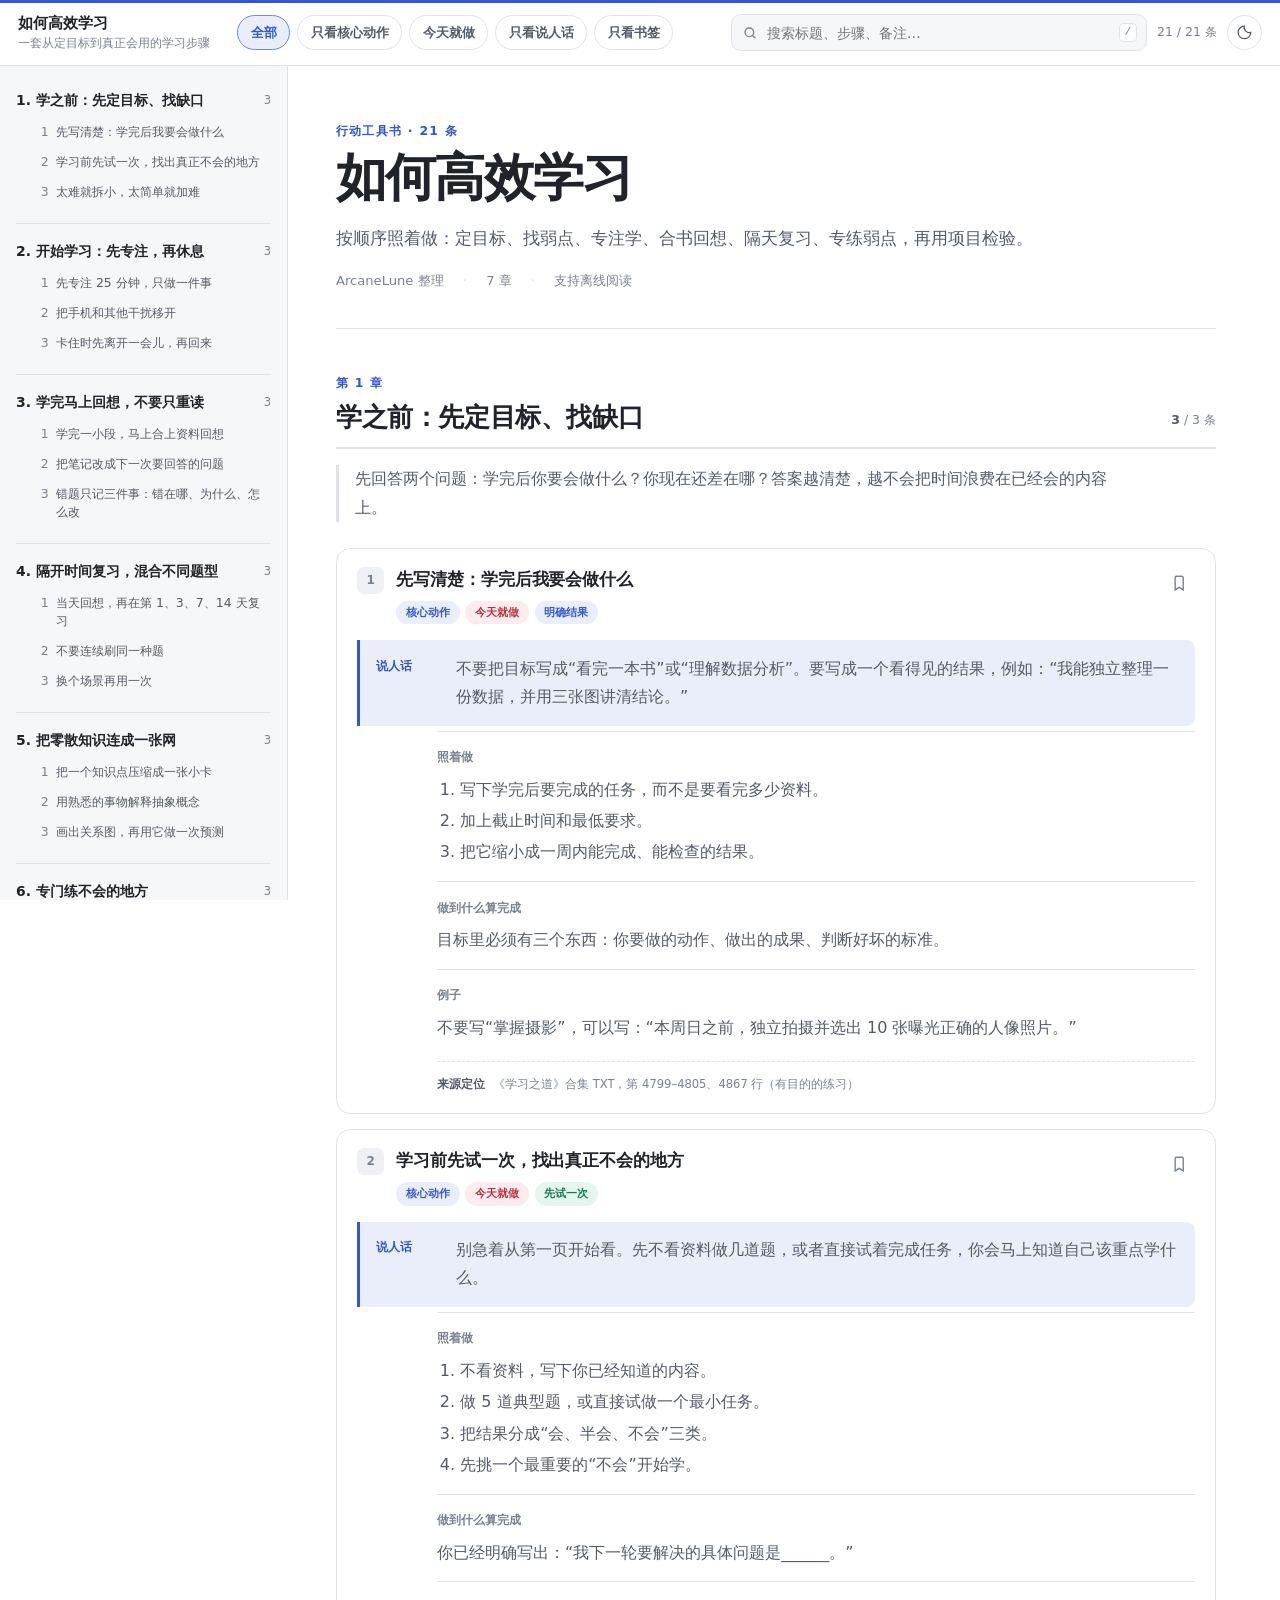
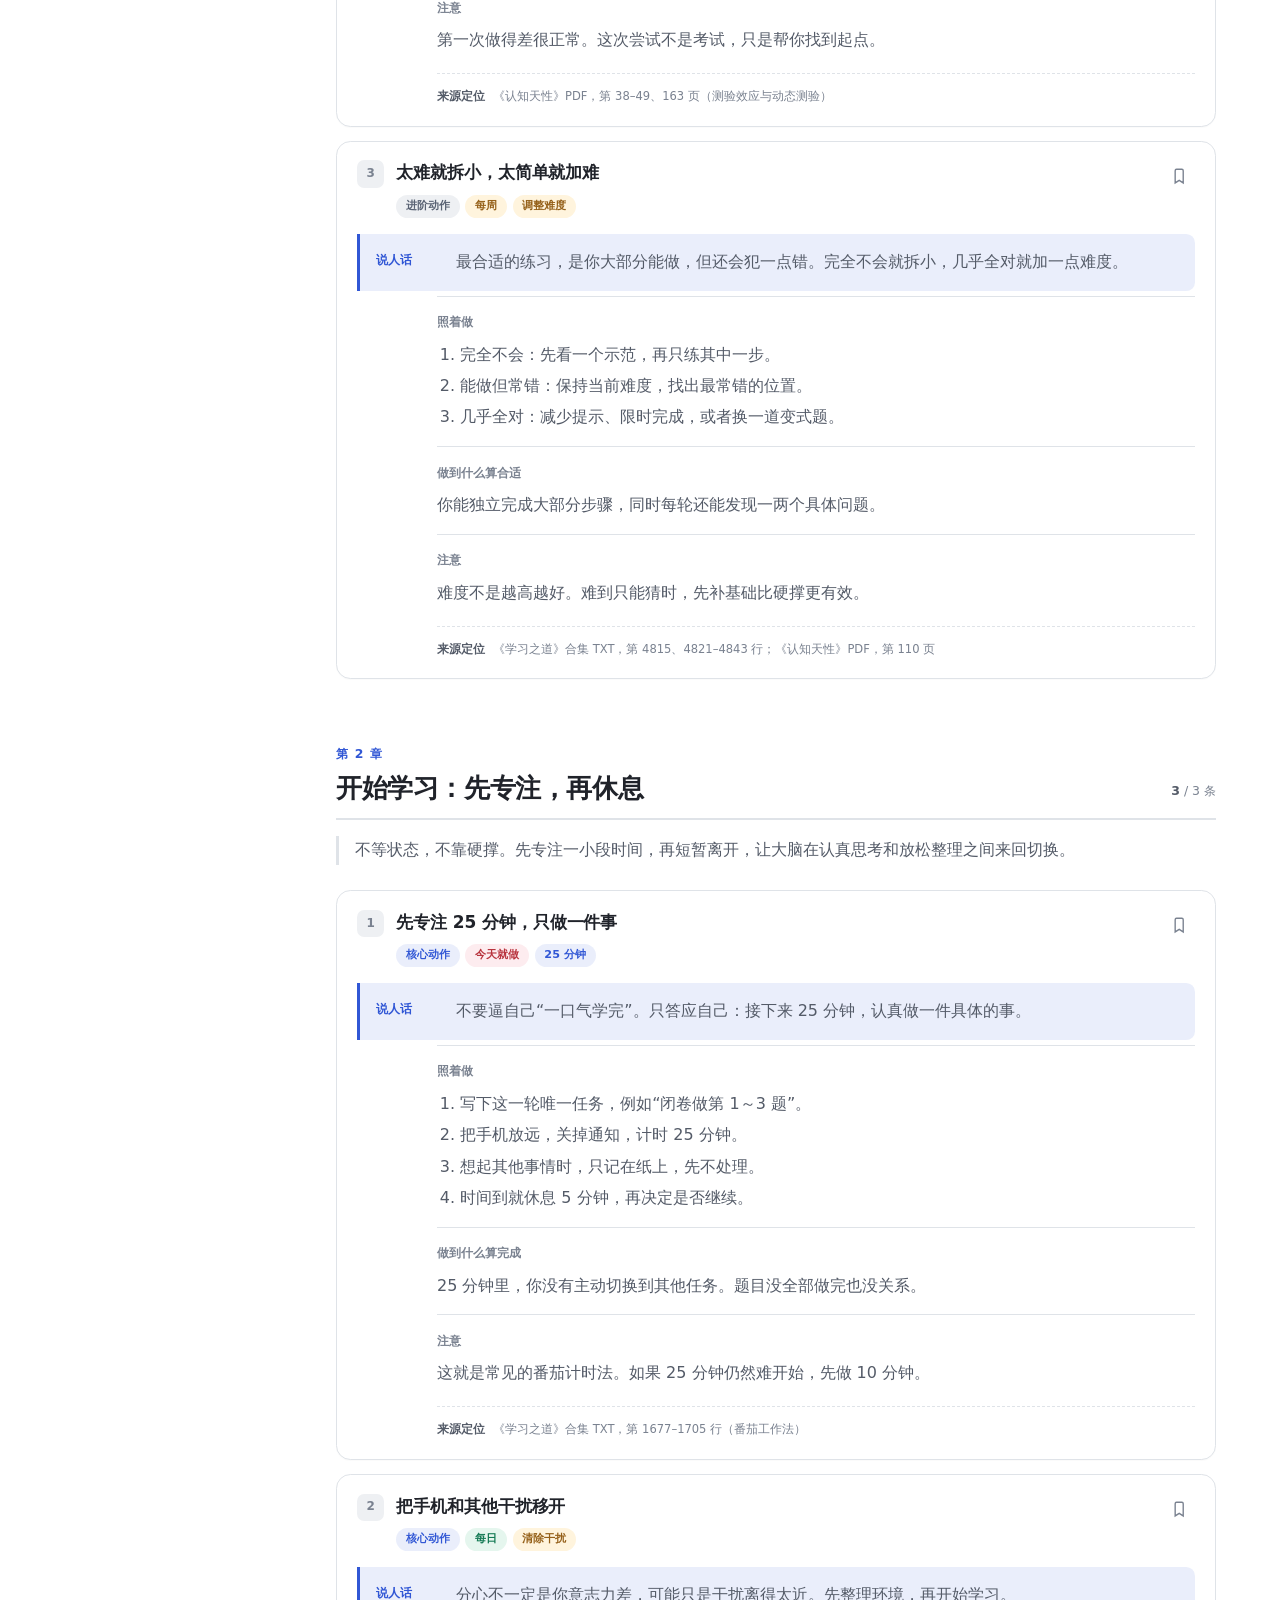
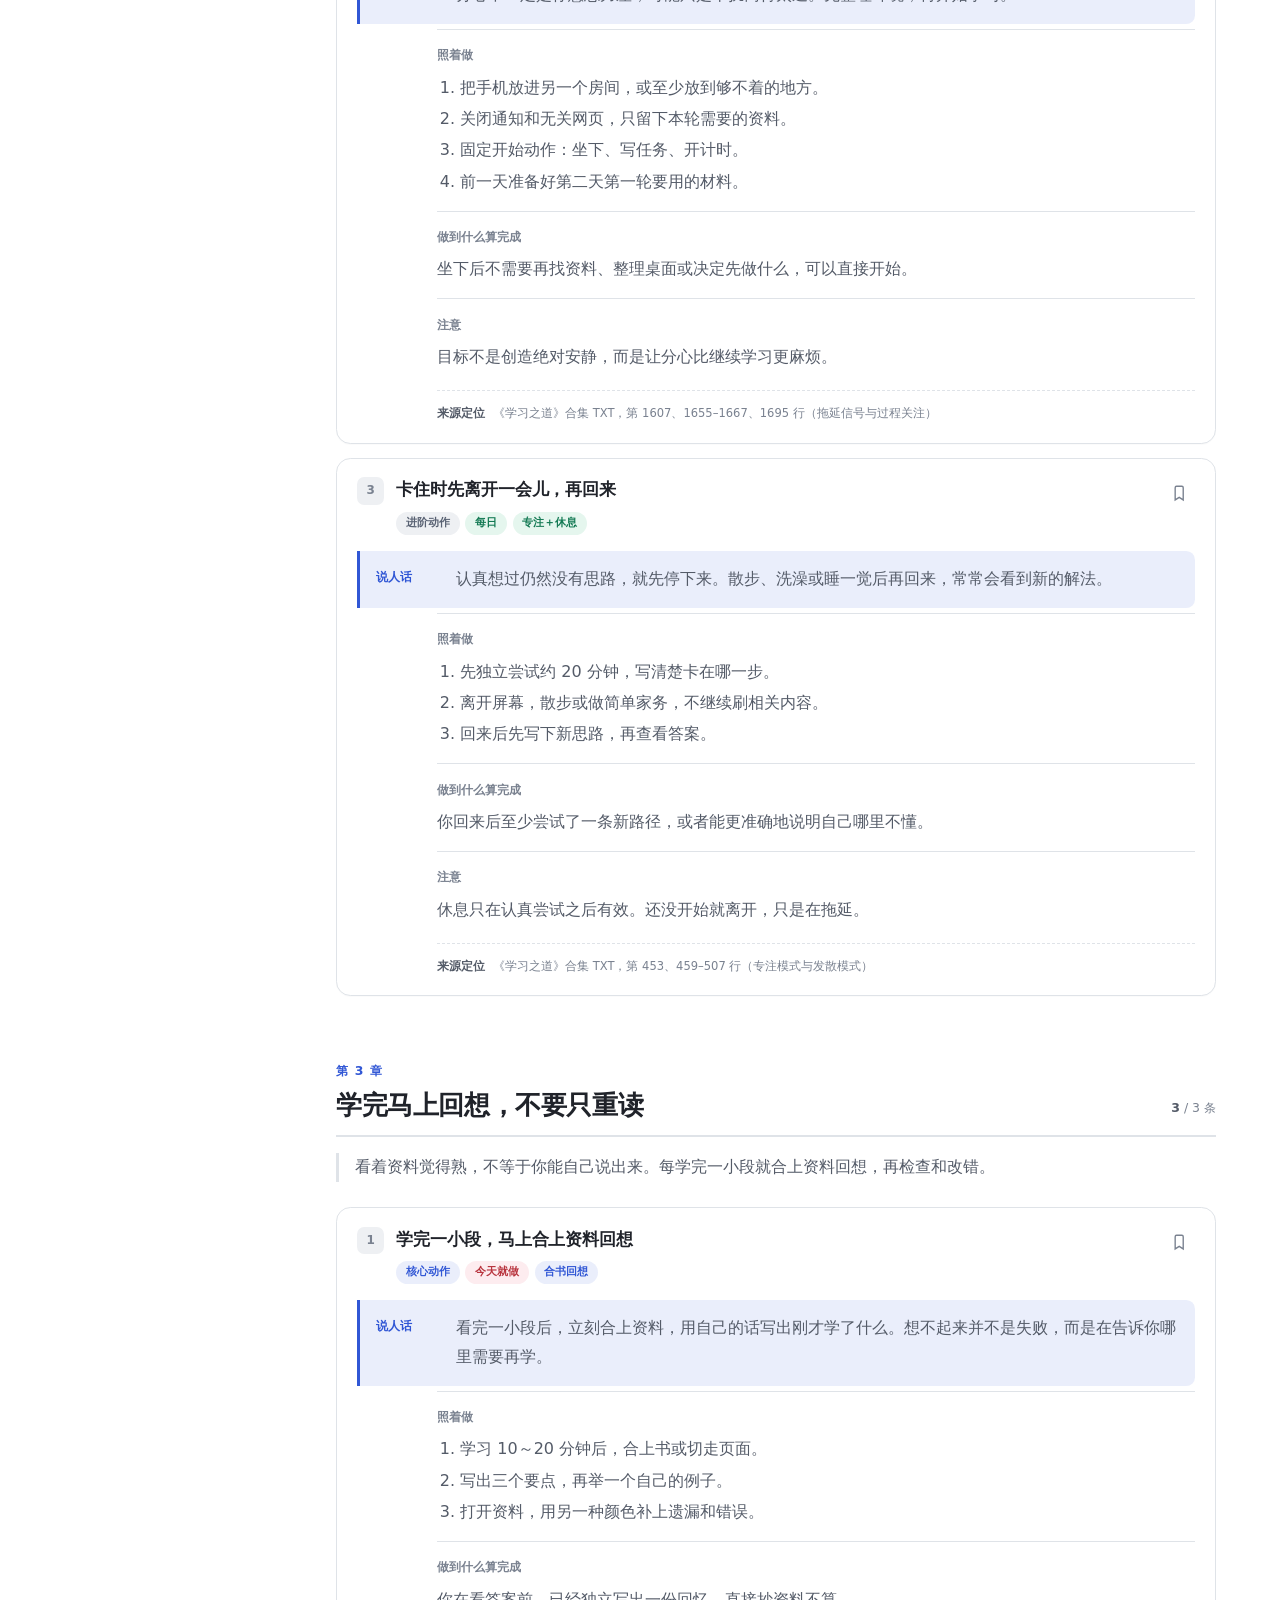
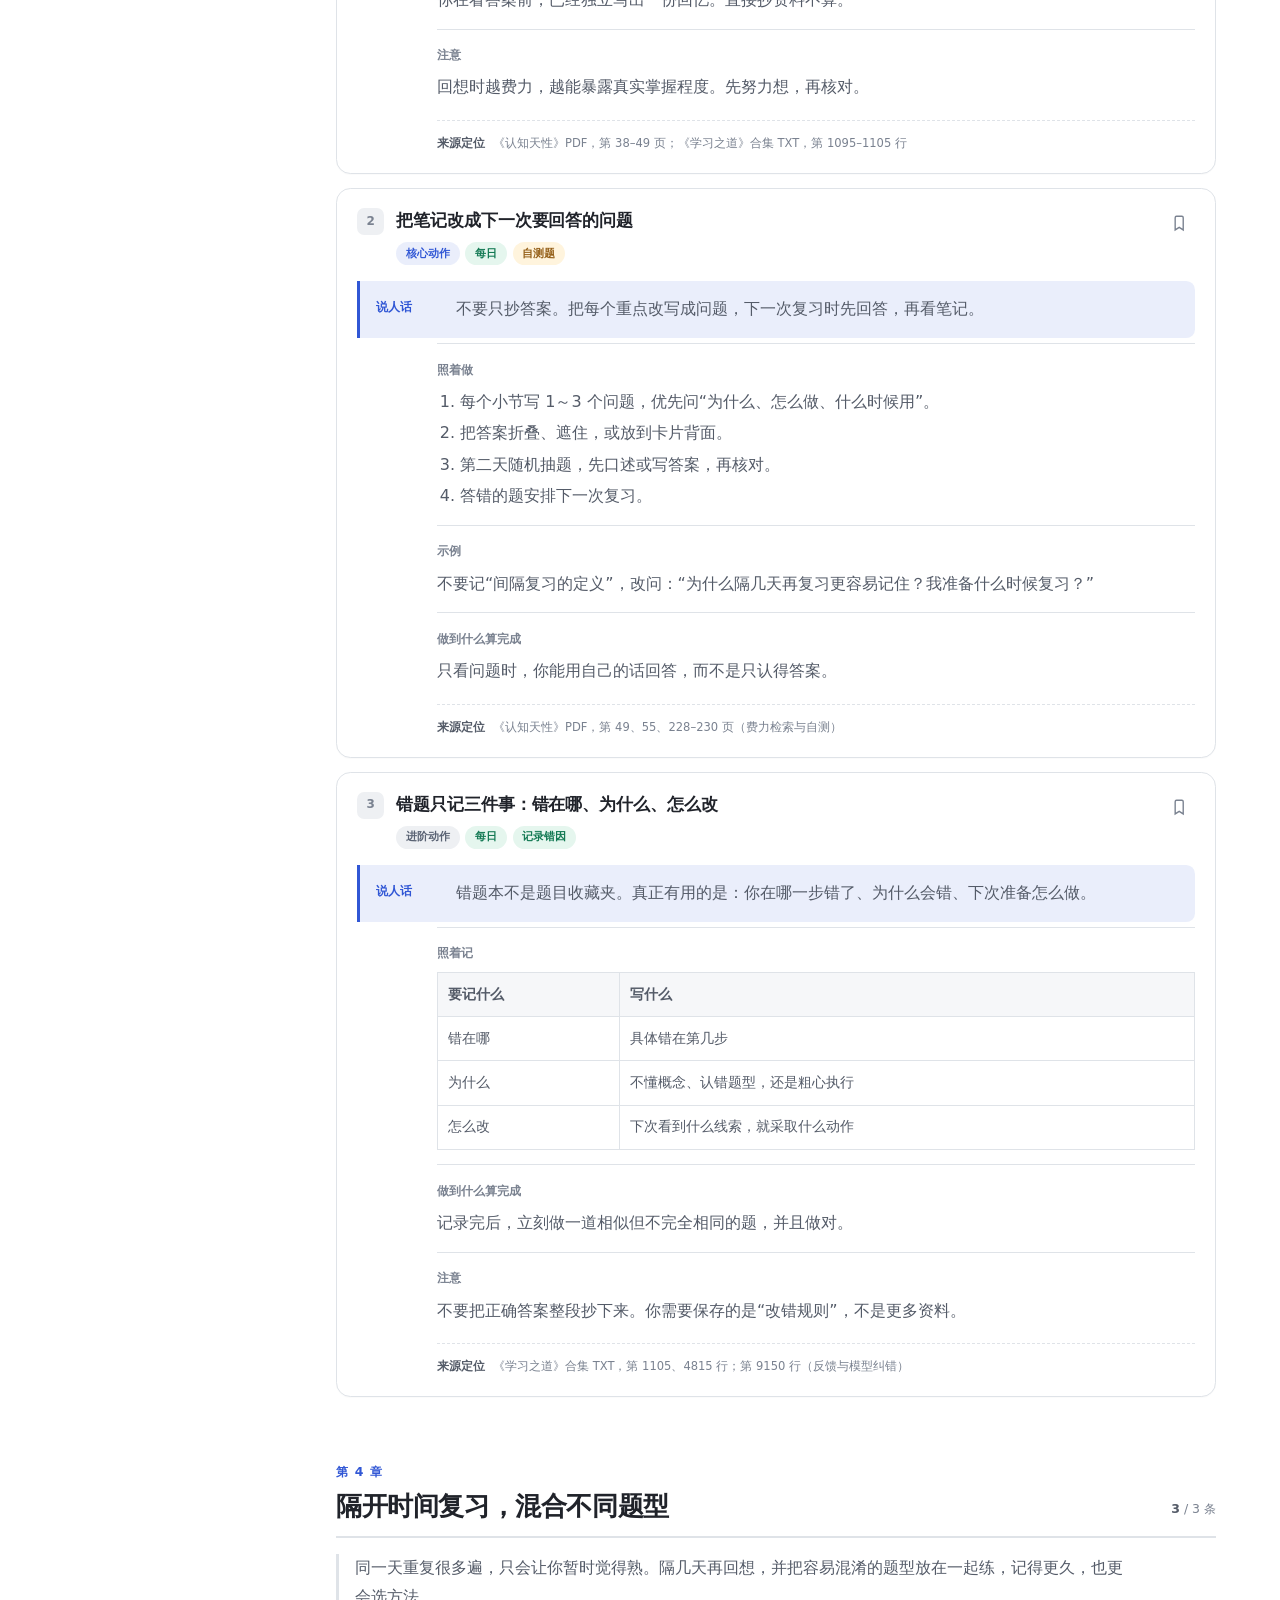
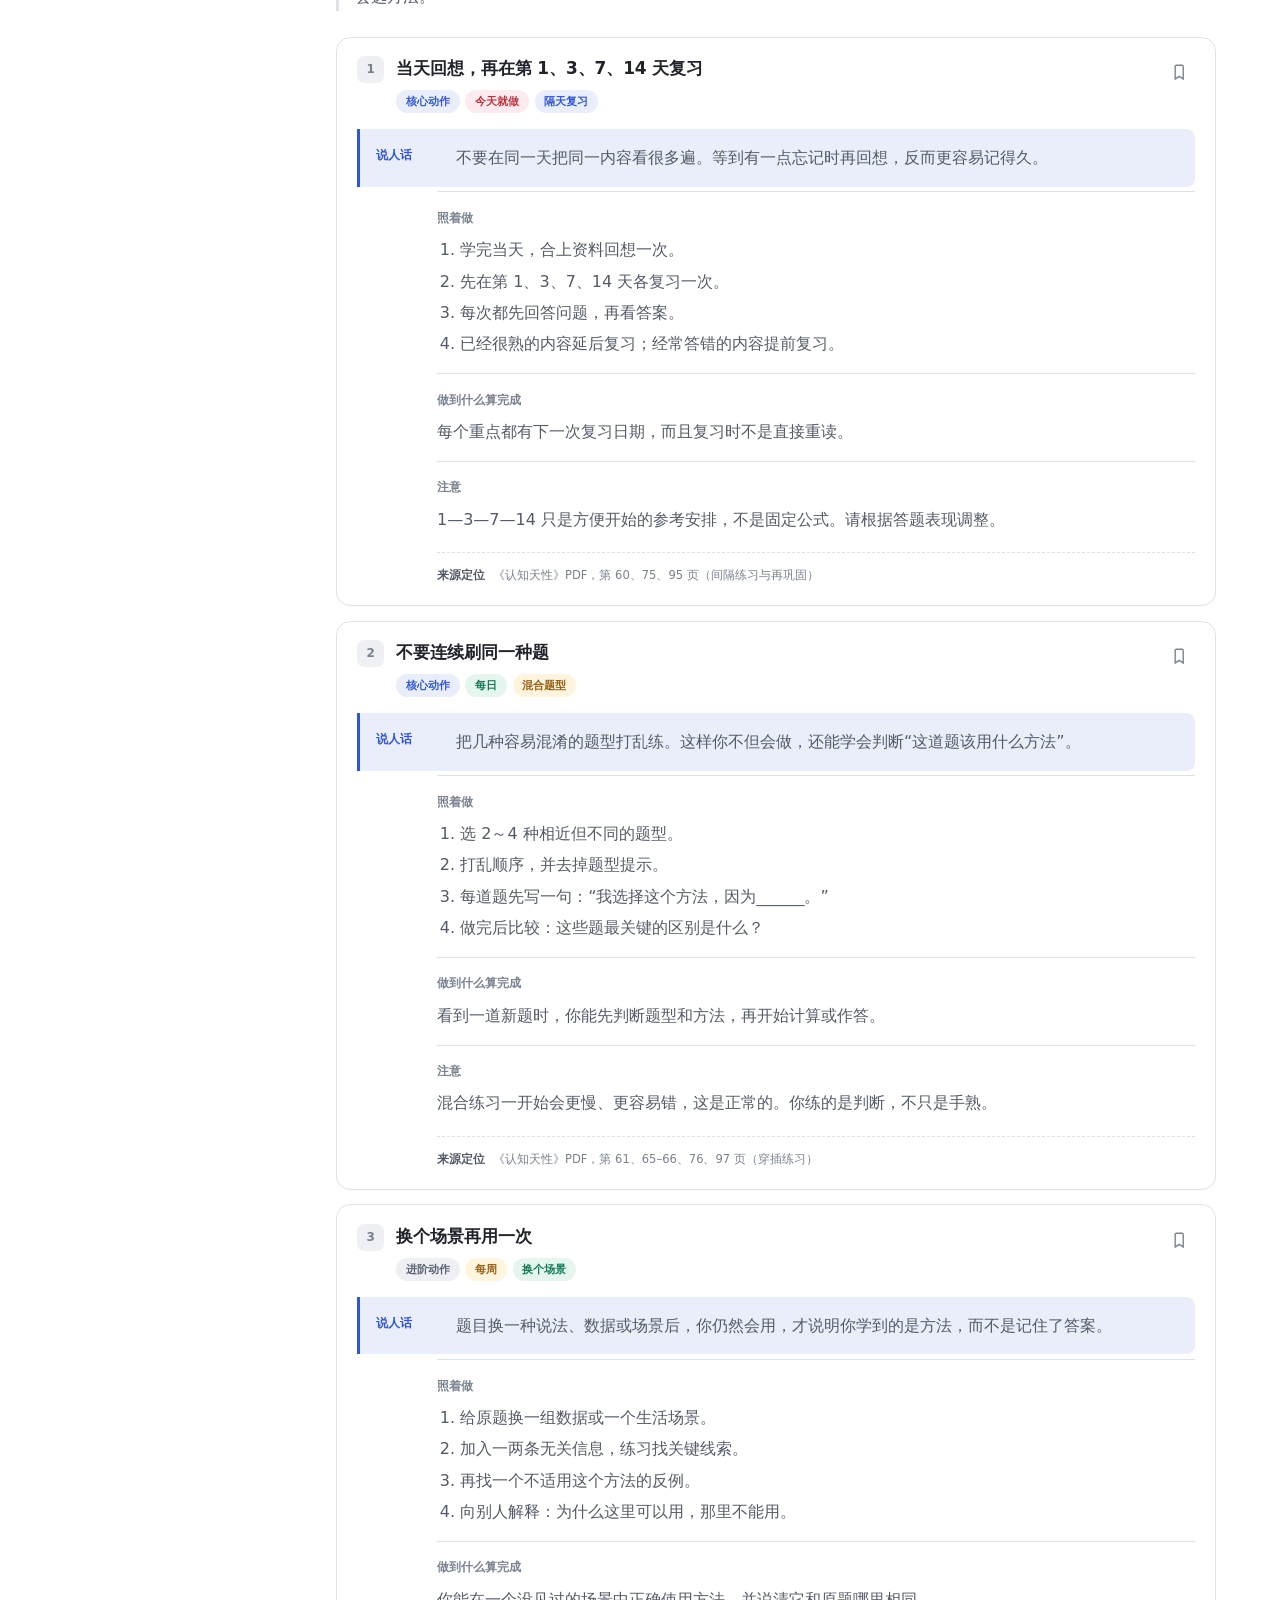
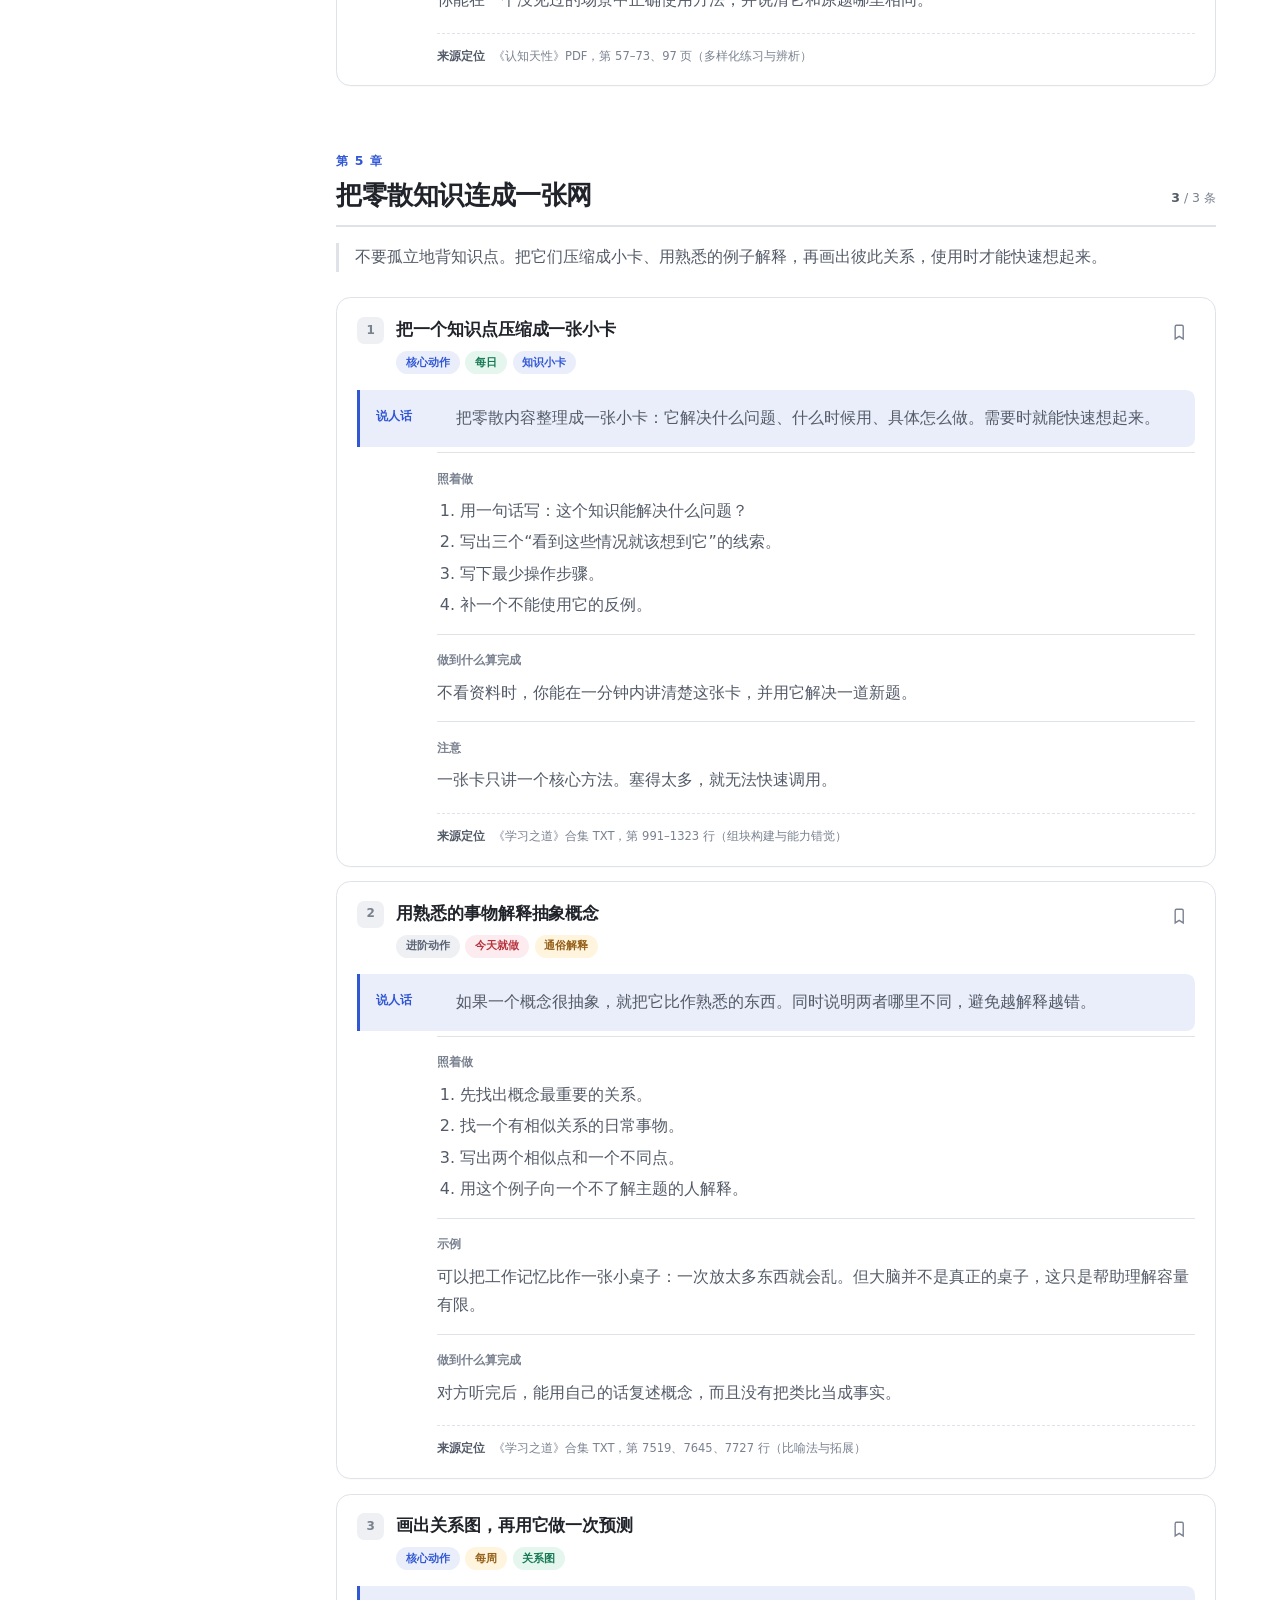
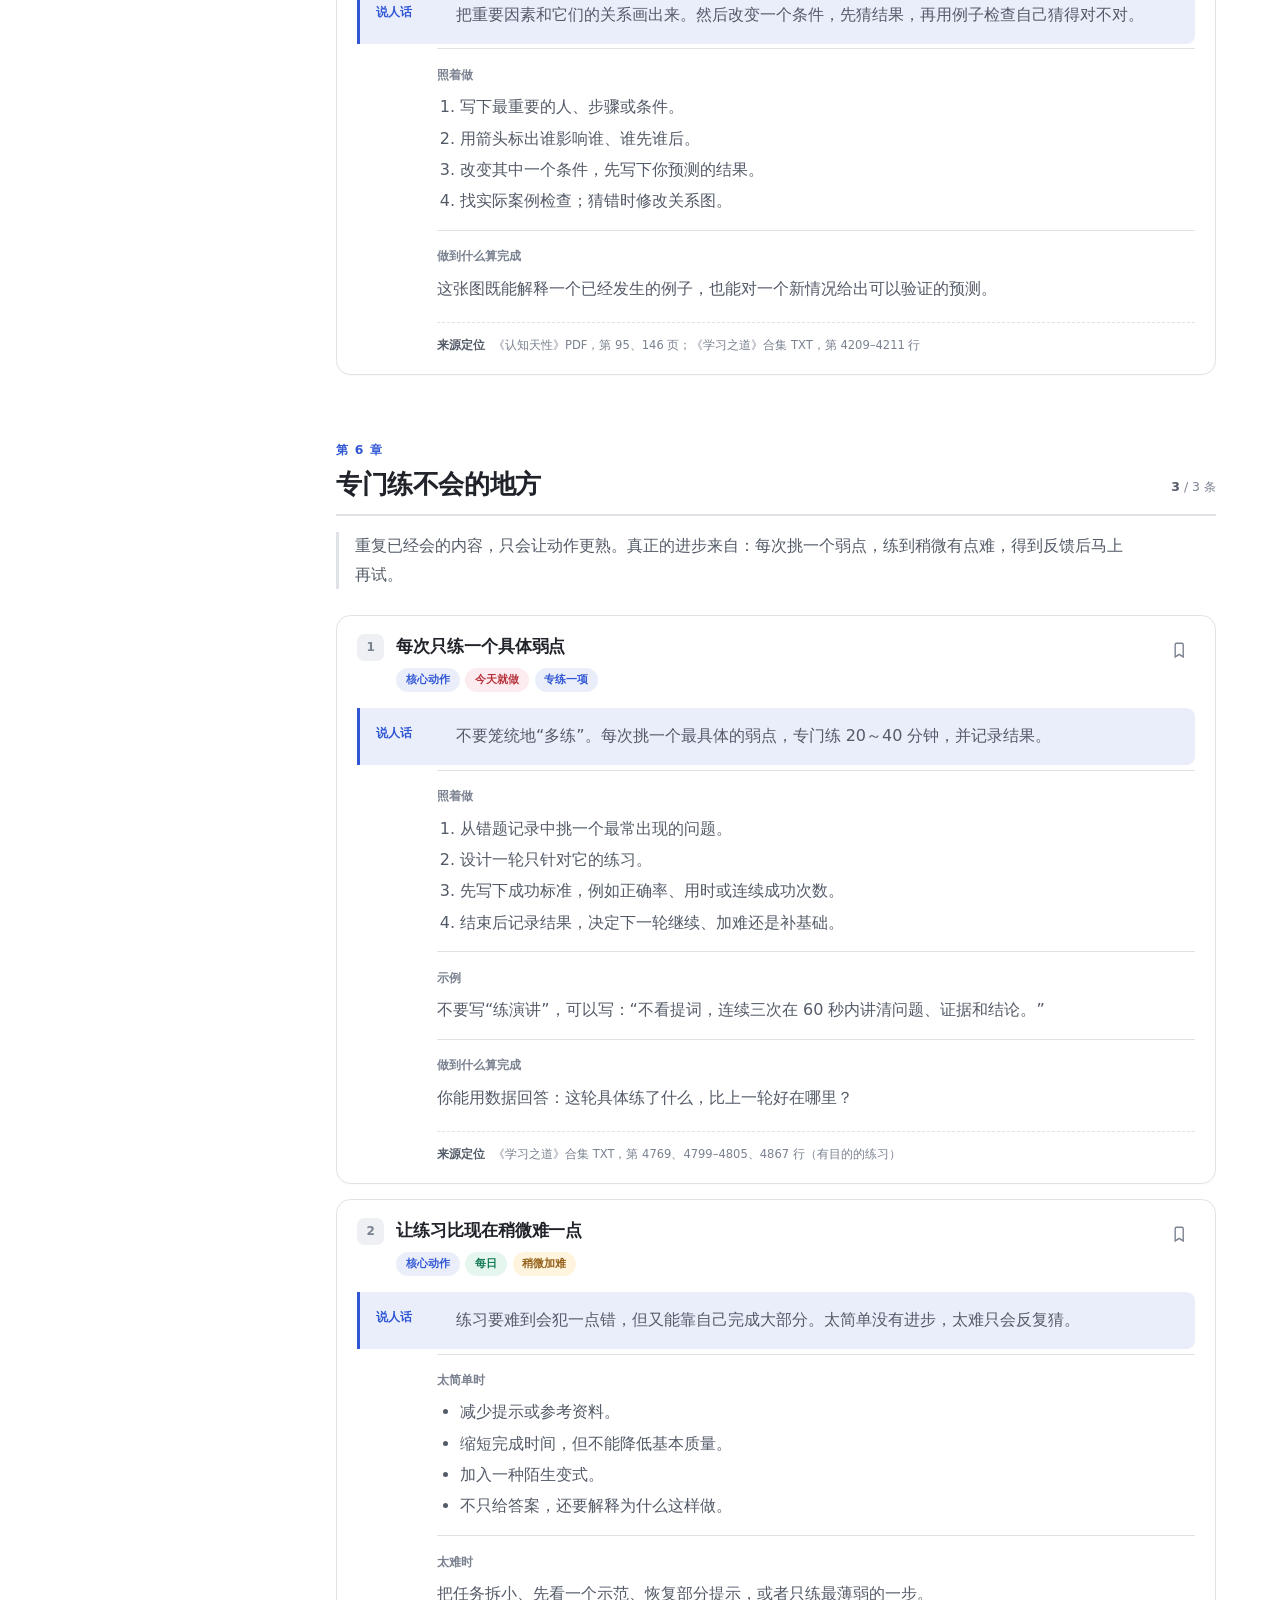
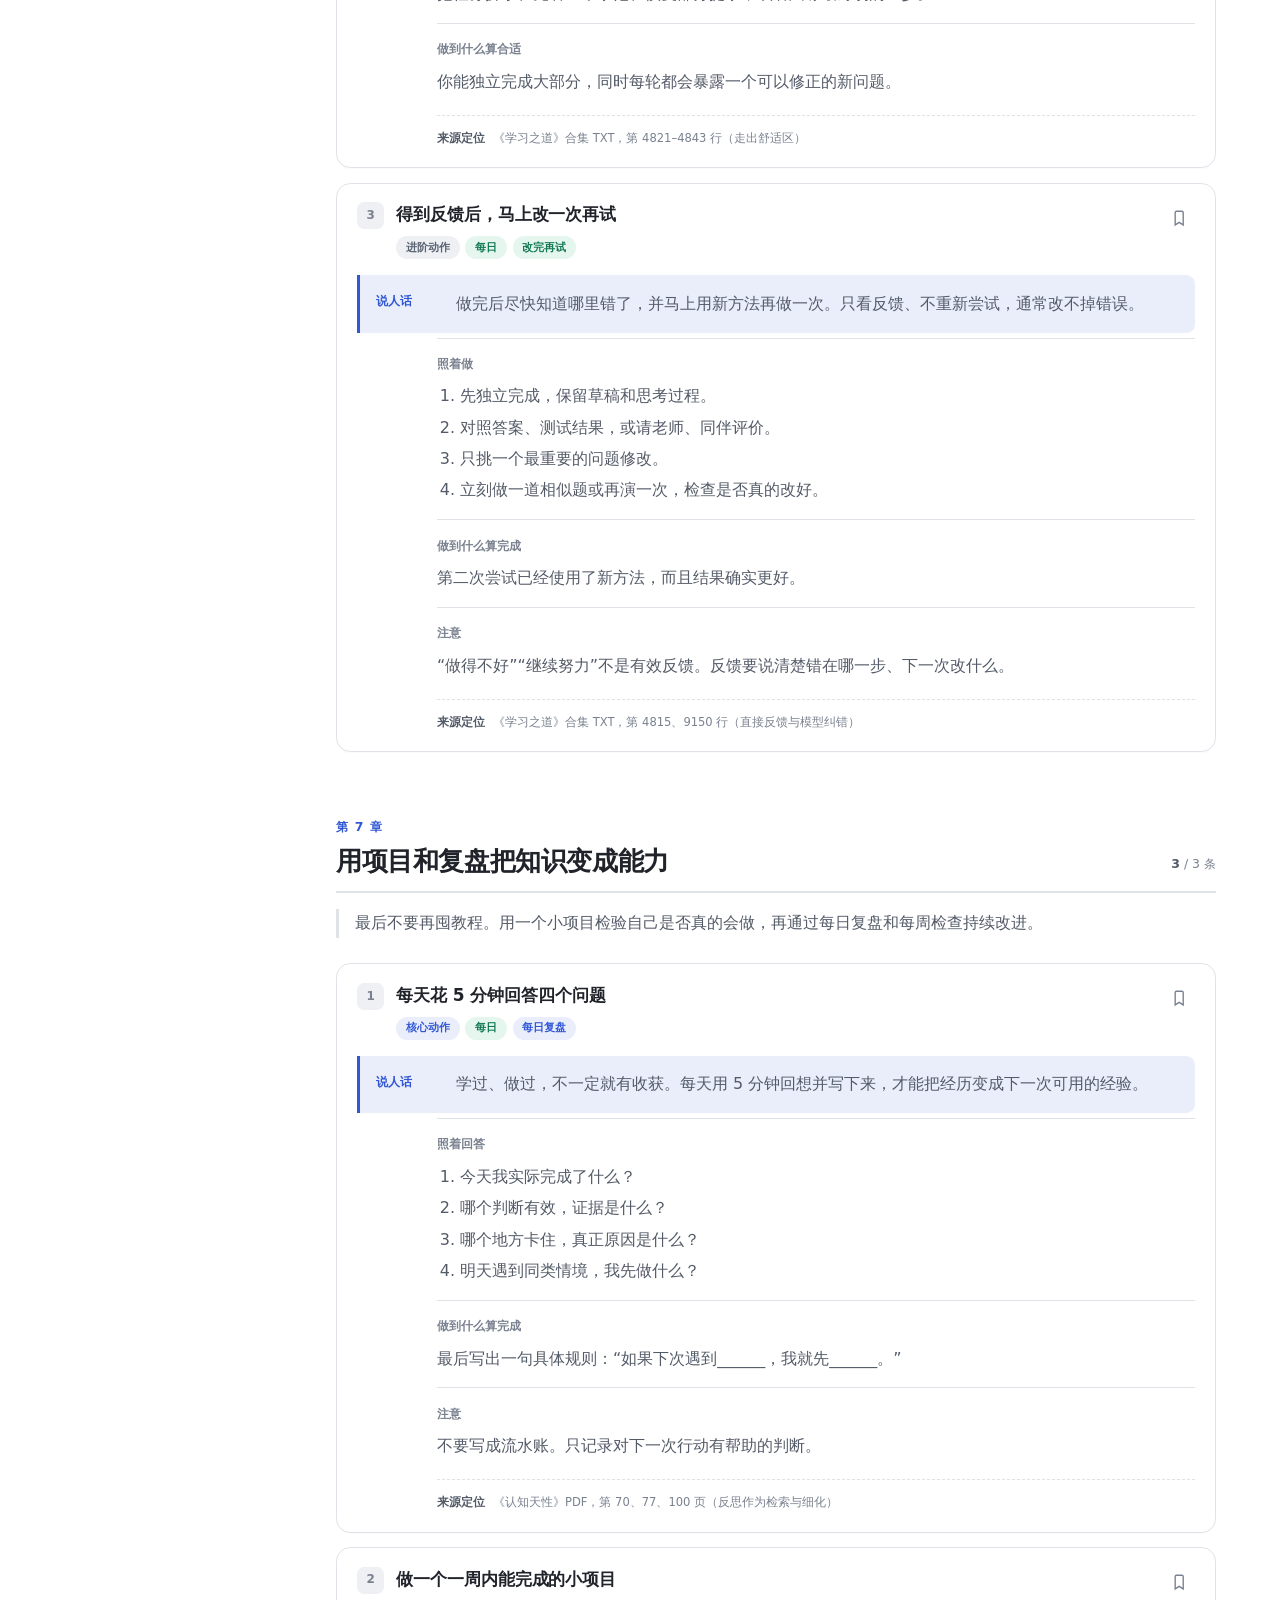
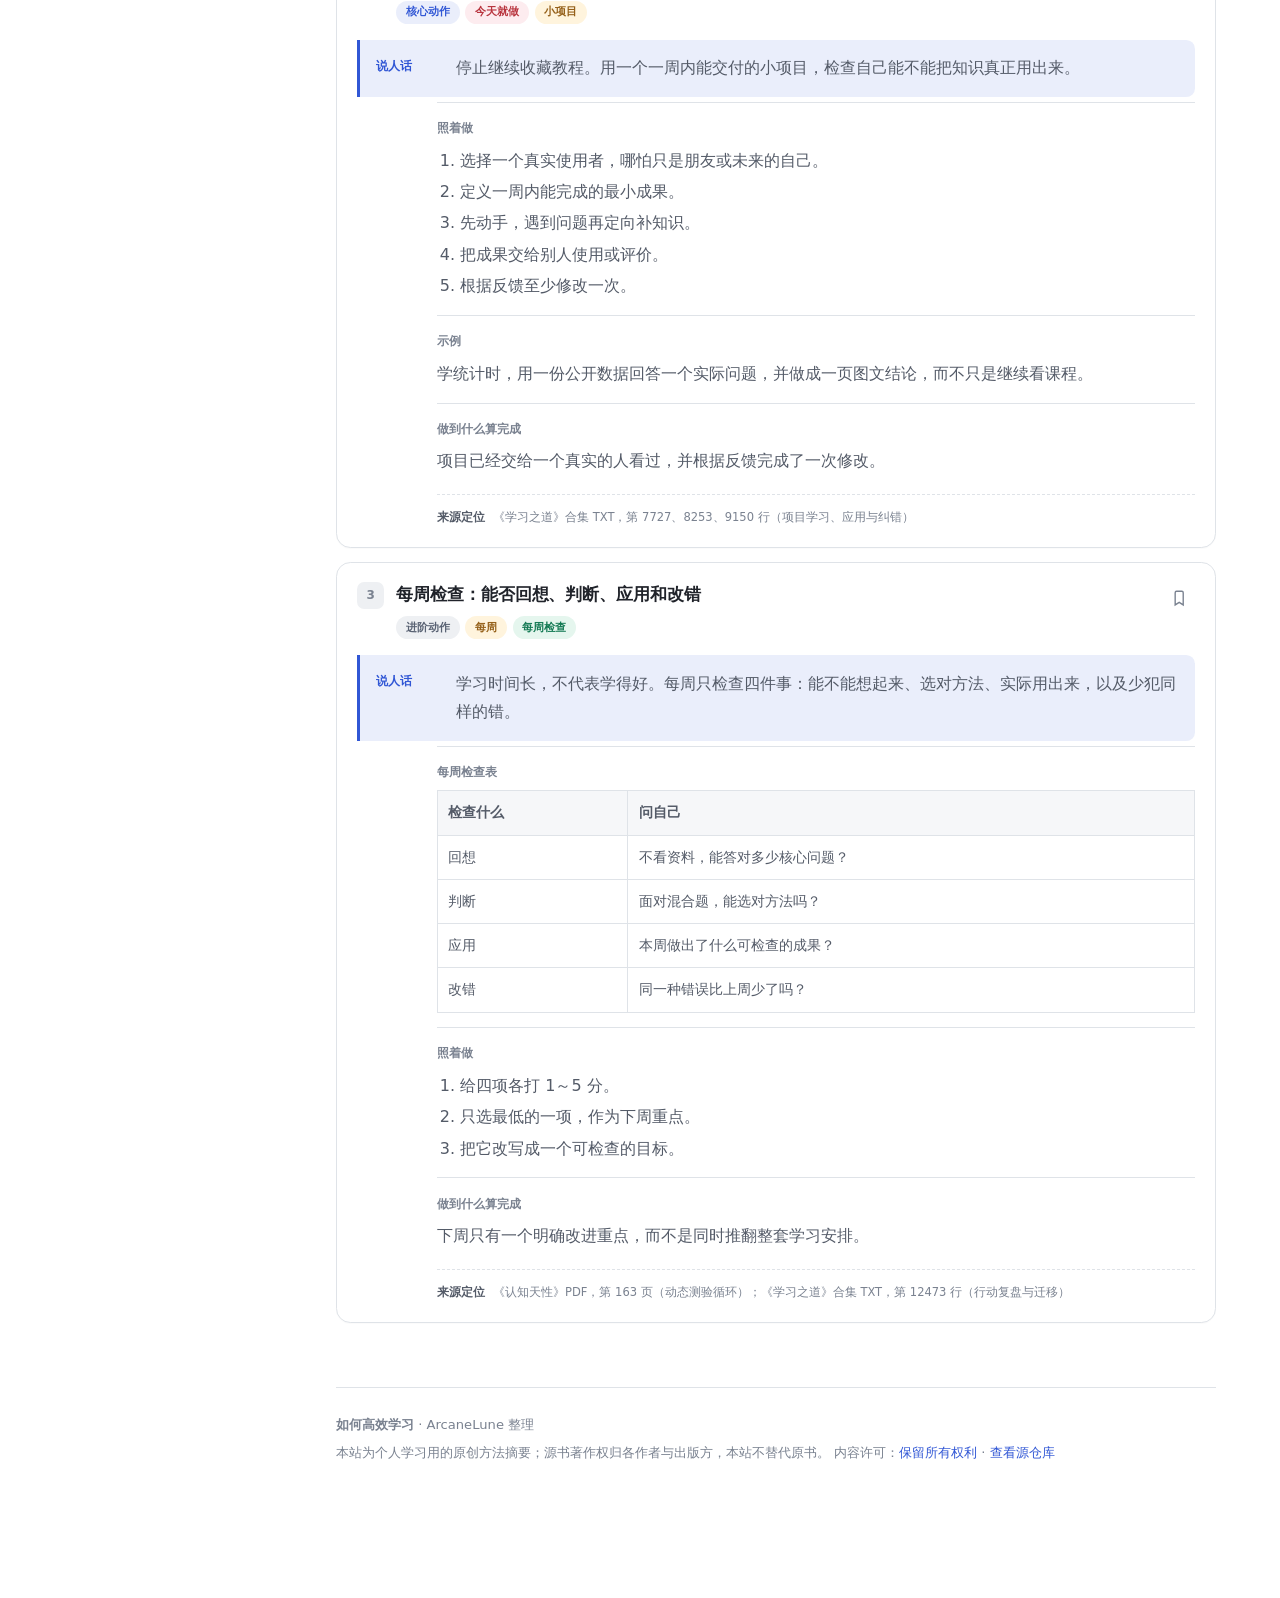
==== commit 3eb776b1: "content: make the learning guide clearer and easier to follow" ====
--- a/index.html
+++ b/index.html
@@ -7,15 +7,15 @@
     <link rel="icon" type="image/svg+xml" href="./favicon.svg" />
     
     <title>如何高效学习 · 在线阅读</title>
-    <meta name="description" content="综合认知科学、整体性学习、刻意练习与行动学习方法，整理成 21 个可立即执行的学习动作。" />
+    <meta name="description" content="按顺序照着做：定目标、找弱点、专注学、合书回想、隔天复习、专练弱点，再用项目检验。" />
     <meta name="author" content="ArcaneLune 整理" />
     <meta name="theme-color" content="#2563a8" />
     <link rel="canonical" href="https://arcanelune.github.io/learn-smarter/" />
     <meta property="og:type" content="book" />
     <meta property="og:title" content="如何高效学习" />
-    <meta property="og:description" content="综合认知科学、整体性学习、刻意练习与行动学习方法，整理成 21 个可立即执行的学习动作。" />
+    <meta property="og:description" content="按顺序照着做：定目标、找弱点、专注学、合书回想、隔天复习、专练弱点，再用项目检验。" />
     <meta property="og:url" content="https://arcanelune.github.io/learn-smarter/" />
-    <script type="application/ld+json">{"@context":"https://schema.org","@type":"Book","name":"如何高效学习","description":"综合认知科学、整体性学习、刻意练习与行动学习方法，整理成 21 个可立即执行的学习动作。","author":{"@type":"Organization","name":"ArcaneLune 整理"},"inLanguage":"zh-CN","url":"https://arcanelune.github.io/learn-smarter/","license":"https://github.com/ArcaneLune/action-book-reader"}</script>
+    <script type="application/ld+json">{"@context":"https://schema.org","@type":"Book","name":"如何高效学习","description":"按顺序照着做：定目标、找弱点、专注学、合书回想、隔天复习、专练弱点，再用项目检验。","author":{"@type":"Organization","name":"ArcaneLune 整理"},"inLanguage":"zh-CN","url":"https://arcanelune.github.io/learn-smarter/","license":"https://github.com/ArcaneLune/action-book-reader"}</script>
     <style>:root{--brand:#2563a8;--brand-dark:#8fc5ff;--accent:#e07a2f}</style>
     <script>(function(){try{var t=localStorage.getItem('book:learn-smarter:theme');if(t==='dark'||(!t&&matchMedia('(prefers-color-scheme:dark)').matches))document.documentElement.dataset.theme='dark'}catch(e){}})();</script>
     <script type="module" crossorigin src="./assets/index-BccJ0OLc.js"></script>
@@ -25,8 +25,8 @@
     
     <div class="reading-progress" aria-hidden="true"><i id="progressBar"></i></div>
     <header class="topbar" id="topbar">
-      <a class="book-identity" href="#top" aria-label="返回本书顶部"><strong>如何高效学习</strong><span>从“看懂了”到“真正会用”的行动手册</span></a>
-      <select class="chapter-jump" id="chapterJump" aria-label="跳转到章节"><option value="chapter-diagnose">1. 先定义“学会”</option><option value="chapter-focus">2. 启动专注，并让大脑换挡</option><option value="chapter-retrieve">3. 用主动提取替代反复阅读</option><option value="chapter-space">4. 拉开间隔，混合练习</option><option value="chapter-model">5. 把零散知识组织成模型</option><option value="chapter-practice">6. 把练习变成刻意改进</option><option value="chapter-transfer">7. 用复盘和项目完成迁移</option></select>
+      <a class="book-identity" href="#top" aria-label="返回本书顶部"><strong>如何高效学习</strong><span>一套从定目标到真正会用的学习步骤</span></a>
+      <select class="chapter-jump" id="chapterJump" aria-label="跳转到章节"><option value="chapter-diagnose">1. 学之前：先定目标、找缺口</option><option value="chapter-focus">2. 开始学习：先专注，再休息</option><option value="chapter-retrieve">3. 学完马上回想，不要只重读</option><option value="chapter-space">4. 隔开时间复习，混合不同题型</option><option value="chapter-model">5. 把零散知识连成一张网</option><option value="chapter-practice">6. 专门练不会的地方</option><option value="chapter-transfer">7. 用项目和复盘把知识变成能力</option></select>
       <div class="toolbar" role="group" aria-label="阅读筛选">
         <button class="filter-button is-active" type="button" data-mode="all" aria-pressed="true">全部</button>
         
@@ -50,62 +50,62 @@
     <div class="reader-shell" id="top" data-book-id="learn-smarter">
       <aside class="sidebar" aria-label="全书目录">
     <section class="toc-group" data-toc-chapter="chapter-diagnose">
-      <div class="toc-heading"><a href="#chapter-diagnose">1. 先定义“学会”</a><span>3</span></div>
+      <div class="toc-heading"><a href="#chapter-diagnose">1. 学之前：先定目标、找缺口</a><span>3</span></div>
       <div class="toc-entries">
-        <a href="#diagnose-outcome" data-toc-entry="diagnose-outcome"><i>1</i><span>把学习目标改写成可演示的结果</span></a><a href="#diagnose-baseline" data-toc-entry="diagnose-baseline"><i>2</i><span>学之前先做一次闭卷基线测试</span></a><a href="#diagnose-ladder" data-toc-entry="diagnose-ladder"><i>3</i><span>为难点搭一条“够得着”的阶梯</span></a>
+        <a href="#diagnose-outcome" data-toc-entry="diagnose-outcome"><i>1</i><span>先写清楚：学完后我要会做什么</span></a><a href="#diagnose-baseline" data-toc-entry="diagnose-baseline"><i>2</i><span>学习前先试一次，找出真正不会的地方</span></a><a href="#diagnose-ladder" data-toc-entry="diagnose-ladder"><i>3</i><span>太难就拆小，太简单就加难</span></a>
       </div>
     </section>
     <section class="toc-group" data-toc-chapter="chapter-focus">
-      <div class="toc-heading"><a href="#chapter-focus">2. 启动专注，并让大脑换挡</a><span>3</span></div>
+      <div class="toc-heading"><a href="#chapter-focus">2. 开始学习：先专注，再休息</a><span>3</span></div>
       <div class="toc-entries">
-        <a href="#focus-sprint" data-toc-entry="focus-sprint"><i>1</i><span>用 25 分钟只做一个动作</span></a><a href="#focus-trigger" data-toc-entry="focus-trigger"><i>2</i><span>改环境，而不是等待意志力</span></a><a href="#focus-diffuse" data-toc-entry="focus-diffuse"><i>3</i><span>卡住时主动切到发散模式</span></a>
+        <a href="#focus-sprint" data-toc-entry="focus-sprint"><i>1</i><span>先专注 25 分钟，只做一件事</span></a><a href="#focus-trigger" data-toc-entry="focus-trigger"><i>2</i><span>把手机和其他干扰移开</span></a><a href="#focus-diffuse" data-toc-entry="focus-diffuse"><i>3</i><span>卡住时先离开一会儿，再回来</span></a>
       </div>
     </section>
     <section class="toc-group" data-toc-chapter="chapter-retrieve">
-      <div class="toc-heading"><a href="#chapter-retrieve">3. 用主动提取替代反复阅读</a><span>3</span></div>
+      <div class="toc-heading"><a href="#chapter-retrieve">3. 学完马上回想，不要只重读</a><span>3</span></div>
       <div class="toc-entries">
-        <a href="#retrieve-blank" data-toc-entry="retrieve-blank"><i>1</i><span>合上资料，写一张空白回忆纸</span></a><a href="#retrieve-question" data-toc-entry="retrieve-question"><i>2</i><span>把标题和笔记改写成问题</span></a><a href="#retrieve-feedback" data-toc-entry="retrieve-feedback"><i>3</i><span>建一份只记录模式的错题账</span></a>
+        <a href="#retrieve-blank" data-toc-entry="retrieve-blank"><i>1</i><span>学完一小段，马上合上资料回想</span></a><a href="#retrieve-question" data-toc-entry="retrieve-question"><i>2</i><span>把笔记改成下一次要回答的问题</span></a><a href="#retrieve-feedback" data-toc-entry="retrieve-feedback"><i>3</i><span>错题只记三件事：错在哪、为什么、怎么改</span></a>
       </div>
     </section>
     <section class="toc-group" data-toc-chapter="chapter-space">
-      <div class="toc-heading"><a href="#chapter-space">4. 拉开间隔，混合练习</a><span>3</span></div>
+      <div class="toc-heading"><a href="#chapter-space">4. 隔开时间复习，混合不同题型</a><span>3</span></div>
       <div class="toc-entries">
-        <a href="#space-spacing" data-toc-entry="space-spacing"><i>1</i><span>用 1—3—7—14 天作为复习起点</span></a><a href="#space-interleave" data-toc-entry="space-interleave"><i>2</i><span>在相近题型之间穿插切换</span></a><a href="#space-variation" data-toc-entry="space-variation"><i>3</i><span>用变式检验知识能否迁移</span></a>
+        <a href="#space-spacing" data-toc-entry="space-spacing"><i>1</i><span>当天回想，再在第 1、3、7、14 天复习</span></a><a href="#space-interleave" data-toc-entry="space-interleave"><i>2</i><span>不要连续刷同一种题</span></a><a href="#space-variation" data-toc-entry="space-variation"><i>3</i><span>换个场景再用一次</span></a>
       </div>
     </section>
     <section class="toc-group" data-toc-chapter="chapter-model">
-      <div class="toc-heading"><a href="#chapter-model">5. 把零散知识组织成模型</a><span>3</span></div>
+      <div class="toc-heading"><a href="#chapter-model">5. 把零散知识连成一张网</a><span>3</span></div>
       <div class="toc-entries">
-        <a href="#model-chunk" data-toc-entry="model-chunk"><i>1</i><span>为一个知识组块建立三层结构</span></a><a href="#model-analogy" data-toc-entry="model-analogy"><i>2</i><span>用类比解释，再检查类比的边界</span></a><a href="#model-mental-model" data-toc-entry="model-mental-model"><i>3</i><span>画一张能做预测的心智模型</span></a>
+        <a href="#model-chunk" data-toc-entry="model-chunk"><i>1</i><span>把一个知识点压缩成一张小卡</span></a><a href="#model-analogy" data-toc-entry="model-analogy"><i>2</i><span>用熟悉的事物解释抽象概念</span></a><a href="#model-mental-model" data-toc-entry="model-mental-model"><i>3</i><span>画出关系图，再用它做一次预测</span></a>
       </div>
     </section>
     <section class="toc-group" data-toc-chapter="chapter-practice">
-      <div class="toc-heading"><a href="#chapter-practice">6. 把练习变成刻意改进</a><span>3</span></div>
+      <div class="toc-heading"><a href="#chapter-practice">6. 专门练不会的地方</a><span>3</span></div>
       <div class="toc-entries">
-        <a href="#practice-target" data-toc-entry="practice-target"><i>1</i><span>每轮只改一个可测指标</span></a><a href="#practice-stretch" data-toc-entry="practice-stretch"><i>2</i><span>在舒适区外只迈半步</span></a><a href="#practice-loop" data-toc-entry="practice-loop"><i>3</i><span>建立“尝试—反馈—修正—再试”闭环</span></a>
+        <a href="#practice-target" data-toc-entry="practice-target"><i>1</i><span>每次只练一个具体弱点</span></a><a href="#practice-stretch" data-toc-entry="practice-stretch"><i>2</i><span>让练习比现在稍微难一点</span></a><a href="#practice-loop" data-toc-entry="practice-loop"><i>3</i><span>得到反馈后，马上改一次再试</span></a>
       </div>
     </section>
     <section class="toc-group" data-toc-chapter="chapter-transfer">
-      <div class="toc-heading"><a href="#chapter-transfer">7. 用复盘和项目完成迁移</a><span>3</span></div>
+      <div class="toc-heading"><a href="#chapter-transfer">7. 用项目和复盘把知识变成能力</a><span>3</span></div>
       <div class="toc-entries">
-        <a href="#transfer-reflect" data-toc-entry="transfer-reflect"><i>1</i><span>每天做一次五分钟反思</span></a><a href="#transfer-project" data-toc-entry="transfer-project"><i>2</i><span>用一个最小项目逼知识落地</span></a><a href="#transfer-dashboard" data-toc-entry="transfer-dashboard"><i>3</i><span>每周只看四个学习指标</span></a>
+        <a href="#transfer-reflect" data-toc-entry="transfer-reflect"><i>1</i><span>每天花 5 分钟回答四个问题</span></a><a href="#transfer-project" data-toc-entry="transfer-project"><i>2</i><span>做一个一周内能完成的小项目</span></a><a href="#transfer-dashboard" data-toc-entry="transfer-dashboard"><i>3</i><span>每周检查：能否回想、判断、应用和改错</span></a>
       </div>
     </section></aside>
       <main class="book-main">
         <header class="book-opening">
           <span class="eyebrow">行动工具书 · 21 条</span>
           <h1>如何高效学习</h1>
-          <p>综合认知科学、整体性学习、刻意练习与行动学习方法，整理成 21 个可立即执行的学习动作。</p>
+          <p>按顺序照着做：定目标、找弱点、专注学、合书回想、隔天复习、专练弱点，再用项目检验。</p>
           <div class="opening-meta"><span>ArcaneLune 整理</span><span>7 章</span><span>支持离线阅读</span></div>
         </header>
         <noscript><p class="noscript">正文可以直接阅读；搜索、筛选、书签和阅读进度需要启用 JavaScript。</p></noscript>
         
     <section class="book-chapter" id="chapter-diagnose" data-chapter-id="diagnose">
       <header class="chapter-heading">
-        <div><span class="chapter-kicker">第 1 章</span><h2>先定义“学会”</h2></div>
+        <div><span class="chapter-kicker">第 1 章</span><h2>学之前：先定目标、找缺口</h2></div>
         <span class="chapter-count"><b class="chapter-visible">3</b> / 3 条</span>
       </header>
-      <p class="chapter-intro">高效不是把时间塞满，而是先决定最终要能做什么，再用一次低压力测试找出真正的缺口。</p>
+      <p class="chapter-intro">先回答两个问题：学完后你要会做什么？你现在还差在哪？答案越清楚，越不会把时间浪费在已经会的内容上。</p>
       <div class="entry-list">
   <article class="entry-card" id="diagnose-outcome"
     data-entry-id="diagnose-outcome" data-entry-index="0"
@@ -114,35 +114,35 @@
       <span class="entry-number" aria-hidden="true">1</span>
       <div class="entry-title-wrap">
         <div class="entry-title-line">
-          <h3>把学习目标改写成可演示的结果</h3>
-          <a class="anchor-link" href="#diagnose-outcome" aria-label="复制或打开“把学习目标改写成可演示的结果”的直达链接">#</a>
-        </div>
-        <div class="badges"><span class="badge badge--brand" title="优先级">核心动作</span><span class="badge badge--danger" title="节奏">今天就做</span><span class="badge badge--brand" title="方法">结果定义</span></div>
-      </div>
-      <button class="bookmark-button" type="button" aria-label="收藏“把学习目标改写成可演示的结果”" aria-pressed="false" title="收藏">
-        <svg viewBox="0 0 24 24" aria-hidden="true"><path d="M6.75 4.75A1.75 1.75 0 0 1 8.5 3h7A1.75 1.75 0 0 1 17.25 4.75v16L12 17.4l-5.25 3.35v-16Z"/></svg>
-      </button>
-    </header>
-    <div class="plain-language"><span class="plain-label">说人话</span><div class="prose"><p>不要写“学会数据分析”，要写“能独立清洗一份脏数据，并用三张图解释结论”。能展示、能评分，才知道自己是否真的学会。</p>
-</div></div>
-    <div class="entry-details">
-    <section class="field-block">
-      <h4>操作步骤</h4>
-      <div class="prose"><ol>
-<li>写下最终要完成的真实任务，而不是要看完的资料。</li>
-<li>为结果补上场景、质量标准和截止日期。</li>
-<li>把大目标拆成一周内可以验证的小表现。</li>
-</ol>
-</div>
-    </section>
-    <section class="field-block">
-      <h4>完成标准</h4>
-      <div class="prose"><p>目标中至少包含一个动作词、一个可检查的产物和一个判断好坏的标准。</p>
-</div>
-    </section>
-    <section class="field-block">
-      <h4>常见误区</h4>
-      <div class="prose"><p>“理解、熟悉、掌握”无法直接验收；把它们换成解释、判断、制作、解决或教会别人。</p>
+          <h3>先写清楚：学完后我要会做什么</h3>
+          <a class="anchor-link" href="#diagnose-outcome" aria-label="复制或打开“先写清楚：学完后我要会做什么”的直达链接">#</a>
+        </div>
+        <div class="badges"><span class="badge badge--brand" title="优先级">核心动作</span><span class="badge badge--danger" title="节奏">今天就做</span><span class="badge badge--brand" title="方法">明确结果</span></div>
+      </div>
+      <button class="bookmark-button" type="button" aria-label="收藏“先写清楚：学完后我要会做什么”" aria-pressed="false" title="收藏">
+        <svg viewBox="0 0 24 24" aria-hidden="true"><path d="M6.75 4.75A1.75 1.75 0 0 1 8.5 3h7A1.75 1.75 0 0 1 17.25 4.75v16L12 17.4l-5.25 3.35v-16Z"/></svg>
+      </button>
+    </header>
+    <div class="plain-language"><span class="plain-label">说人话</span><div class="prose"><p>不要把目标写成“看完一本书”或“理解数据分析”。要写成一个看得见的结果，例如：“我能独立整理一份数据，并用三张图讲清结论。”</p>
+</div></div>
+    <div class="entry-details">
+    <section class="field-block">
+      <h4>照着做</h4>
+      <div class="prose"><ol>
+<li>写下学完后要完成的任务，而不是要看完多少资料。</li>
+<li>加上截止时间和最低要求。</li>
+<li>把它缩小成一周内能完成、能检查的结果。</li>
+</ol>
+</div>
+    </section>
+    <section class="field-block">
+      <h4>做到什么算完成</h4>
+      <div class="prose"><p>目标里必须有三个东西：你要做的动作、做出的成果、判断好坏的标准。</p>
+</div>
+    </section>
+    <section class="field-block">
+      <h4>例子</h4>
+      <div class="prose"><p>不要写“掌握摄影”，可以写：“本周日之前，独立拍摄并选出 10 张曝光正确的人像照片。”</p>
 </div>
     </section><div class="entry-source"><span>来源定位</span>《学习之道》合集 TXT，第 4799–4805、4867 行（有目的的练习）</div></div>
   </article>
@@ -153,38 +153,38 @@
       <span class="entry-number" aria-hidden="true">2</span>
       <div class="entry-title-wrap">
         <div class="entry-title-line">
-          <h3>学之前先做一次闭卷基线测试</h3>
-          <a class="anchor-link" href="#diagnose-baseline" aria-label="复制或打开“学之前先做一次闭卷基线测试”的直达链接">#</a>
-        </div>
-        <div class="badges"><span class="badge badge--brand" title="优先级">核心动作</span><span class="badge badge--danger" title="节奏">今天就做</span><span class="badge badge--success" title="方法">基线测试</span></div>
-      </div>
-      <button class="bookmark-button" type="button" aria-label="收藏“学之前先做一次闭卷基线测试”" aria-pressed="false" title="收藏">
-        <svg viewBox="0 0 24 24" aria-hidden="true"><path d="M6.75 4.75A1.75 1.75 0 0 1 8.5 3h7A1.75 1.75 0 0 1 17.25 4.75v16L12 17.4l-5.25 3.35v-16Z"/></svg>
-      </button>
-    </header>
-    <div class="plain-language"><span class="plain-label">说人话</span><div class="prose"><p>先暴露“不知道”，再开始学。基线测试不是为了打分，而是为了把时间集中在真正薄弱的地方。</p>
-</div></div>
-    <div class="entry-details">
-    <section class="field-block">
-      <h4>操作步骤</h4>
-      <div class="prose"><ol>
-<li>不看资料，写下你已经知道的概念、步骤和疑问。</li>
-<li>做 5 道代表性题目，或尝试完成一个最小任务。</li>
-<li>将结果分成“会做、会一点、不会做”三栏。</li>
-<li>本轮只选择一个高价值缺口作为主攻点。</li>
-</ol>
-</div>
-    </section>
-    <section class="field-block">
-      <h4>完成标准</h4>
-      <div class="prose"><p>得到一张带日期的基线记录，并明确下一轮学习要解决的一个具体缺口。</p>
-</div>
-    </section>
-    <aside class="entry-note">
-      <h4>备注</h4>
-      <div class="prose"><p>低分是诊断信息，不是能力判决。基线越真实，后续进步越容易看见。</p>
-</div>
-    </aside><div class="entry-source"><span>来源定位</span>《认知天性》PDF，第 38–49、163 页（测验效应与动态测验）</div></div>
+          <h3>学习前先试一次，找出真正不会的地方</h3>
+          <a class="anchor-link" href="#diagnose-baseline" aria-label="复制或打开“学习前先试一次，找出真正不会的地方”的直达链接">#</a>
+        </div>
+        <div class="badges"><span class="badge badge--brand" title="优先级">核心动作</span><span class="badge badge--danger" title="节奏">今天就做</span><span class="badge badge--success" title="方法">先试一次</span></div>
+      </div>
+      <button class="bookmark-button" type="button" aria-label="收藏“学习前先试一次，找出真正不会的地方”" aria-pressed="false" title="收藏">
+        <svg viewBox="0 0 24 24" aria-hidden="true"><path d="M6.75 4.75A1.75 1.75 0 0 1 8.5 3h7A1.75 1.75 0 0 1 17.25 4.75v16L12 17.4l-5.25 3.35v-16Z"/></svg>
+      </button>
+    </header>
+    <div class="plain-language"><span class="plain-label">说人话</span><div class="prose"><p>别急着从第一页开始看。先不看资料做几道题，或者直接试着完成任务，你会马上知道自己该重点学什么。</p>
+</div></div>
+    <div class="entry-details">
+    <section class="field-block">
+      <h4>照着做</h4>
+      <div class="prose"><ol>
+<li>不看资料，写下你已经知道的内容。</li>
+<li>做 5 道典型题，或直接试做一个最小任务。</li>
+<li>把结果分成“会、半会、不会”三类。</li>
+<li>先挑一个最重要的“不会”开始学。</li>
+</ol>
+</div>
+    </section>
+    <section class="field-block">
+      <h4>做到什么算完成</h4>
+      <div class="prose"><p>你已经明确写出：“我下一轮要解决的具体问题是______。”</p>
+</div>
+    </section>
+    <section class="field-block">
+      <h4>注意</h4>
+      <div class="prose"><p>第一次做得差很正常。这次尝试不是考试，只是帮你找到起点。</p>
+</div>
+    </section><div class="entry-source"><span>来源定位</span>《认知天性》PDF，第 38–49、163 页（测验效应与动态测验）</div></div>
   </article>
   <article class="entry-card" id="diagnose-ladder"
     data-entry-id="diagnose-ladder" data-entry-index="2"
@@ -193,41 +193,45 @@
       <span class="entry-number" aria-hidden="true">3</span>
       <div class="entry-title-wrap">
         <div class="entry-title-line">
-          <h3>为难点搭一条“够得着”的阶梯</h3>
-          <a class="anchor-link" href="#diagnose-ladder" aria-label="复制或打开“为难点搭一条“够得着”的阶梯”的直达链接">#</a>
-        </div>
-        <div class="badges"><span class="badge badge--neutral" title="优先级">进阶动作</span><span class="badge badge--warning" title="节奏">每周</span><span class="badge badge--warning" title="方法">难度阶梯</span></div>
-      </div>
-      <button class="bookmark-button" type="button" aria-label="收藏“为难点搭一条“够得着”的阶梯”" aria-pressed="false" title="收藏">
-        <svg viewBox="0 0 24 24" aria-hidden="true"><path d="M6.75 4.75A1.75 1.75 0 0 1 8.5 3h7A1.75 1.75 0 0 1 17.25 4.75v16L12 17.4l-5.25 3.35v-16Z"/></svg>
-      </button>
-    </header>
-    <div class="plain-language"><span class="plain-label">说人话</span><div class="prose"><p>练习要比当前水平难一点，但不能难到只能猜。卡住时先降低跨度、补先修知识，再逐步加难。</p>
-</div></div>
-    <div class="entry-details">
-    <section class="field-block">
-      <h4>操作步骤</h4>
-      <div class="prose"><ol>
-<li>给当前任务按 1–5 级标难度。</li>
-<li>如果完全无从下手，补一个更小的示范题或先修概念。</li>
-<li>如果几乎不犯错，增加约束、速度或变式。</li>
-<li>每周根据错误率调整一级难度。</li>
-</ol>
-</div>
-    </section>
-    <section class="field-block">
-      <h4>判断规则</h4>
-      <div class="prose"><p>能独立完成大部分步骤、又会稳定暴露一两个新问题，通常就是合适难度。</p>
+          <h3>太难就拆小，太简单就加难</h3>
+          <a class="anchor-link" href="#diagnose-ladder" aria-label="复制或打开“太难就拆小，太简单就加难”的直达链接">#</a>
+        </div>
+        <div class="badges"><span class="badge badge--neutral" title="优先级">进阶动作</span><span class="badge badge--warning" title="节奏">每周</span><span class="badge badge--warning" title="方法">调整难度</span></div>
+      </div>
+      <button class="bookmark-button" type="button" aria-label="收藏“太难就拆小，太简单就加难”" aria-pressed="false" title="收藏">
+        <svg viewBox="0 0 24 24" aria-hidden="true"><path d="M6.75 4.75A1.75 1.75 0 0 1 8.5 3h7A1.75 1.75 0 0 1 17.25 4.75v16L12 17.4l-5.25 3.35v-16Z"/></svg>
+      </button>
+    </header>
+    <div class="plain-language"><span class="plain-label">说人话</span><div class="prose"><p>最合适的练习，是你大部分能做，但还会犯一点错。完全不会就拆小，几乎全对就加一点难度。</p>
+</div></div>
+    <div class="entry-details">
+    <section class="field-block">
+      <h4>照着做</h4>
+      <div class="prose"><ol>
+<li>完全不会：先看一个示范，再只练其中一步。</li>
+<li>能做但常错：保持当前难度，找出最常错的位置。</li>
+<li>几乎全对：减少提示、限时完成，或者换一道变式题。</li>
+</ol>
+</div>
+    </section>
+    <section class="field-block">
+      <h4>做到什么算合适</h4>
+      <div class="prose"><p>你能独立完成大部分步骤，同时每轮还能发现一两个具体问题。</p>
+</div>
+    </section>
+    <section class="field-block">
+      <h4>注意</h4>
+      <div class="prose"><p>难度不是越高越好。难到只能猜时，先补基础比硬撑更有效。</p>
 </div>
     </section><div class="entry-source"><span>来源定位</span>《学习之道》合集 TXT，第 4815、4821–4843 行；《认知天性》PDF，第 110 页</div></div>
   </article></div>
     </section>
     <section class="book-chapter" id="chapter-focus" data-chapter-id="focus">
       <header class="chapter-heading">
-        <div><span class="chapter-kicker">第 2 章</span><h2>启动专注，并让大脑换挡</h2></div>
+        <div><span class="chapter-kicker">第 2 章</span><h2>开始学习：先专注，再休息</h2></div>
         <span class="chapter-count"><b class="chapter-visible">3</b> / 3 条</span>
       </header>
-      <p class="chapter-intro">拖延常发生在开始之前。用短时段降低启动阻力，再主动安排放松，让专注思考与发散联想轮流工作。</p>
+      <p class="chapter-intro">不等状态，不靠硬撑。先专注一小段时间，再短暂离开，让大脑在认真思考和放松整理之间来回切换。</p>
       <div class="entry-list">
   <article class="entry-card" id="focus-sprint"
     data-entry-id="focus-sprint" data-entry-index="3"
@@ -236,38 +240,38 @@
       <span class="entry-number" aria-hidden="true">1</span>
       <div class="entry-title-wrap">
         <div class="entry-title-line">
-          <h3>用 25 分钟只做一个动作</h3>
-          <a class="anchor-link" href="#focus-sprint" aria-label="复制或打开“用 25 分钟只做一个动作”的直达链接">#</a>
-        </div>
-        <div class="badges"><span class="badge badge--brand" title="优先级">核心动作</span><span class="badge badge--danger" title="节奏">今天就做</span><span class="badge badge--brand" title="方法">专注冲刺</span></div>
-      </div>
-      <button class="bookmark-button" type="button" aria-label="收藏“用 25 分钟只做一个动作”" aria-pressed="false" title="收藏">
-        <svg viewBox="0 0 24 24" aria-hidden="true"><path d="M6.75 4.75A1.75 1.75 0 0 1 8.5 3h7A1.75 1.75 0 0 1 17.25 4.75v16L12 17.4l-5.25 3.35v-16Z"/></svg>
-      </button>
-    </header>
-    <div class="plain-language"><span class="plain-label">说人话</span><div class="prose"><p>先承诺专注 25 分钟，不承诺今天完成整门课。启动成本变小，注意力也有清楚的边界。</p>
-</div></div>
-    <div class="entry-details">
-    <section class="field-block">
-      <h4>操作步骤</h4>
-      <div class="prose"><ol>
-<li>写下这一轮唯一动作，例如“闭卷做第 1–3 题”。</li>
-<li>手机离手，关闭通知，启动 25 分钟计时。</li>
-<li>分心念头只记在纸上，不立刻处理。</li>
-<li>时间到后休息 5 分钟；连续四轮后休息更久。</li>
-</ol>
-</div>
-    </section>
-    <section class="field-block">
-      <h4>完成标准</h4>
-      <div class="prose"><p>这一轮只评价是否守住过程，不评价任务是否全部完成。</p>
-</div>
-    </section>
-    <aside class="entry-note">
-      <h4>备注</h4>
-      <div class="prose"><p>如果 25 分钟仍难启动，先做 10 分钟；稳定以后再延长。</p>
-</div>
-    </aside><div class="entry-source"><span>来源定位</span>《学习之道》合集 TXT，第 1677–1705 行（番茄工作法）</div></div>
+          <h3>先专注 25 分钟，只做一件事</h3>
+          <a class="anchor-link" href="#focus-sprint" aria-label="复制或打开“先专注 25 分钟，只做一件事”的直达链接">#</a>
+        </div>
+        <div class="badges"><span class="badge badge--brand" title="优先级">核心动作</span><span class="badge badge--danger" title="节奏">今天就做</span><span class="badge badge--brand" title="方法">25 分钟</span></div>
+      </div>
+      <button class="bookmark-button" type="button" aria-label="收藏“先专注 25 分钟，只做一件事”" aria-pressed="false" title="收藏">
+        <svg viewBox="0 0 24 24" aria-hidden="true"><path d="M6.75 4.75A1.75 1.75 0 0 1 8.5 3h7A1.75 1.75 0 0 1 17.25 4.75v16L12 17.4l-5.25 3.35v-16Z"/></svg>
+      </button>
+    </header>
+    <div class="plain-language"><span class="plain-label">说人话</span><div class="prose"><p>不要逼自己“一口气学完”。只答应自己：接下来 25 分钟，认真做一件具体的事。</p>
+</div></div>
+    <div class="entry-details">
+    <section class="field-block">
+      <h4>照着做</h4>
+      <div class="prose"><ol>
+<li>写下这一轮唯一任务，例如“闭卷做第 1～3 题”。</li>
+<li>把手机放远，关掉通知，计时 25 分钟。</li>
+<li>想起其他事情时，只记在纸上，先不处理。</li>
+<li>时间到就休息 5 分钟，再决定是否继续。</li>
+</ol>
+</div>
+    </section>
+    <section class="field-block">
+      <h4>做到什么算完成</h4>
+      <div class="prose"><p>25 分钟里，你没有主动切换到其他任务。题目没全部做完也没关系。</p>
+</div>
+    </section>
+    <section class="field-block">
+      <h4>注意</h4>
+      <div class="prose"><p>这就是常见的番茄计时法。如果 25 分钟仍然难开始，先做 10 分钟。</p>
+</div>
+    </section><div class="entry-source"><span>来源定位</span>《学习之道》合集 TXT，第 1677–1705 行（番茄工作法）</div></div>
   </article>
   <article class="entry-card" id="focus-trigger"
     data-entry-id="focus-trigger" data-entry-index="4"
@@ -276,31 +280,36 @@
       <span class="entry-number" aria-hidden="true">2</span>
       <div class="entry-title-wrap">
         <div class="entry-title-line">
-          <h3>改环境，而不是等待意志力</h3>
-          <a class="anchor-link" href="#focus-trigger" aria-label="复制或打开“改环境，而不是等待意志力”的直达链接">#</a>
-        </div>
-        <div class="badges"><span class="badge badge--brand" title="优先级">核心动作</span><span class="badge badge--success" title="节奏">每日</span><span class="badge badge--warning" title="方法">环境设计</span></div>
-      </div>
-      <button class="bookmark-button" type="button" aria-label="收藏“改环境，而不是等待意志力”" aria-pressed="false" title="收藏">
-        <svg viewBox="0 0 24 24" aria-hidden="true"><path d="M6.75 4.75A1.75 1.75 0 0 1 8.5 3h7A1.75 1.75 0 0 1 17.25 4.75v16L12 17.4l-5.25 3.35v-16Z"/></svg>
-      </button>
-    </header>
-    <div class="plain-language"><span class="plain-label">说人话</span><div class="prose"><p>把“看到手机就分心”当作环境问题处理。减少触发物，并把开始学习变成固定动作链。</p>
-</div></div>
-    <div class="entry-details">
-    <section class="field-block">
-      <h4>操作步骤</h4>
-      <div class="prose"><ol>
-<li>记录最近三次分心前出现了什么信号。</li>
-<li>为最常见信号设计替代反应：手机进抽屉、网站屏蔽、耳机戴上。</li>
-<li>固定一个启动仪式：坐下、开资料、写目标、开计时。</li>
-<li>前一晚准备好第二天第一轮要用的材料。</li>
-</ol>
-</div>
-    </section>
-    <section class="field-block">
-      <h4>常见误区</h4>
-      <div class="prose"><p>不要用“我今天一定完成全部内容”制造压力；只要求自己进入下一段学习过程。</p>
+          <h3>把手机和其他干扰移开</h3>
+          <a class="anchor-link" href="#focus-trigger" aria-label="复制或打开“把手机和其他干扰移开”的直达链接">#</a>
+        </div>
+        <div class="badges"><span class="badge badge--brand" title="优先级">核心动作</span><span class="badge badge--success" title="节奏">每日</span><span class="badge badge--warning" title="方法">清除干扰</span></div>
+      </div>
+      <button class="bookmark-button" type="button" aria-label="收藏“把手机和其他干扰移开”" aria-pressed="false" title="收藏">
+        <svg viewBox="0 0 24 24" aria-hidden="true"><path d="M6.75 4.75A1.75 1.75 0 0 1 8.5 3h7A1.75 1.75 0 0 1 17.25 4.75v16L12 17.4l-5.25 3.35v-16Z"/></svg>
+      </button>
+    </header>
+    <div class="plain-language"><span class="plain-label">说人话</span><div class="prose"><p>分心不一定是你意志力差，可能只是干扰离得太近。先整理环境，再开始学习。</p>
+</div></div>
+    <div class="entry-details">
+    <section class="field-block">
+      <h4>照着做</h4>
+      <div class="prose"><ol>
+<li>把手机放进另一个房间，或至少放到够不着的地方。</li>
+<li>关闭通知和无关网页，只留下本轮需要的资料。</li>
+<li>固定开始动作：坐下、写任务、开计时。</li>
+<li>前一天准备好第二天第一轮要用的材料。</li>
+</ol>
+</div>
+    </section>
+    <section class="field-block">
+      <h4>做到什么算完成</h4>
+      <div class="prose"><p>坐下后不需要再找资料、整理桌面或决定先做什么，可以直接开始。</p>
+</div>
+    </section>
+    <section class="field-block">
+      <h4>注意</h4>
+      <div class="prose"><p>目标不是创造绝对安静，而是让分心比继续学习更麻烦。</p>
 </div>
     </section><div class="entry-source"><span>来源定位</span>《学习之道》合集 TXT，第 1607、1655–1667、1695 行（拖延信号与过程关注）</div></div>
   </article>
@@ -311,41 +320,45 @@
       <span class="entry-number" aria-hidden="true">3</span>
       <div class="entry-title-wrap">
         <div class="entry-title-line">
-          <h3>卡住时主动切到发散模式</h3>
-          <a class="anchor-link" href="#focus-diffuse" aria-label="复制或打开“卡住时主动切到发散模式”的直达链接">#</a>
-        </div>
-        <div class="badges"><span class="badge badge--neutral" title="优先级">进阶动作</span><span class="badge badge--success" title="节奏">每日</span><span class="badge badge--success" title="方法">思维换挡</span></div>
-      </div>
-      <button class="bookmark-button" type="button" aria-label="收藏“卡住时主动切到发散模式”" aria-pressed="false" title="收藏">
-        <svg viewBox="0 0 24 24" aria-hidden="true"><path d="M6.75 4.75A1.75 1.75 0 0 1 8.5 3h7A1.75 1.75 0 0 1 17.25 4.75v16L12 17.4l-5.25 3.35v-16Z"/></svg>
-      </button>
-    </header>
-    <div class="plain-language"><span class="plain-label">说人话</span><div class="prose"><p>难题不是盯得越久越好。先认真输入，再散步、洗澡或睡一觉，让大脑换一种连接信息的方式。</p>
-</div></div>
-    <div class="entry-details">
-    <section class="field-block">
-      <h4>操作步骤</h4>
-      <div class="prose"><ol>
-<li>专注尝试至少 20 分钟，并写清卡点。</li>
-<li>离开屏幕，做不占用语言思考的轻活动。</li>
-<li>回来后先写新想到的路径，再看答案。</li>
-<li>把有效突破记录成可复用的提示。</li>
-</ol>
-</div>
-    </section>
-    <section class="field-block">
-      <h4>适用条件</h4>
-      <div class="prose"><p>适合概念理解、复杂问题和创意任务；不适合在尚未认真输入前把放松当作逃避。</p>
+          <h3>卡住时先离开一会儿，再回来</h3>
+          <a class="anchor-link" href="#focus-diffuse" aria-label="复制或打开“卡住时先离开一会儿，再回来”的直达链接">#</a>
+        </div>
+        <div class="badges"><span class="badge badge--neutral" title="优先级">进阶动作</span><span class="badge badge--success" title="节奏">每日</span><span class="badge badge--success" title="方法">专注＋休息</span></div>
+      </div>
+      <button class="bookmark-button" type="button" aria-label="收藏“卡住时先离开一会儿，再回来”" aria-pressed="false" title="收藏">
+        <svg viewBox="0 0 24 24" aria-hidden="true"><path d="M6.75 4.75A1.75 1.75 0 0 1 8.5 3h7A1.75 1.75 0 0 1 17.25 4.75v16L12 17.4l-5.25 3.35v-16Z"/></svg>
+      </button>
+    </header>
+    <div class="plain-language"><span class="plain-label">说人话</span><div class="prose"><p>认真想过仍然没有思路，就先停下来。散步、洗澡或睡一觉后再回来，常常会看到新的解法。</p>
+</div></div>
+    <div class="entry-details">
+    <section class="field-block">
+      <h4>照着做</h4>
+      <div class="prose"><ol>
+<li>先独立尝试约 20 分钟，写清楚卡在哪一步。</li>
+<li>离开屏幕，散步或做简单家务，不继续刷相关内容。</li>
+<li>回来后先写下新思路，再查看答案。</li>
+</ol>
+</div>
+    </section>
+    <section class="field-block">
+      <h4>做到什么算完成</h4>
+      <div class="prose"><p>你回来后至少尝试了一条新路径，或者能更准确地说明自己哪里不懂。</p>
+</div>
+    </section>
+    <section class="field-block">
+      <h4>注意</h4>
+      <div class="prose"><p>休息只在认真尝试之后有效。还没开始就离开，只是在拖延。</p>
 </div>
     </section><div class="entry-source"><span>来源定位</span>《学习之道》合集 TXT，第 453、459–507 行（专注模式与发散模式）</div></div>
   </article></div>
     </section>
     <section class="book-chapter" id="chapter-retrieve" data-chapter-id="retrieve">
       <header class="chapter-heading">
-        <div><span class="chapter-kicker">第 3 章</span><h2>用主动提取替代反复阅读</h2></div>
+        <div><span class="chapter-kicker">第 3 章</span><h2>学完马上回想，不要只重读</h2></div>
         <span class="chapter-count"><b class="chapter-visible">3</b> / 3 条</span>
       </header>
-      <p class="chapter-intro">熟悉感不等于掌握。合上书、努力回忆、立即纠错，才会让知识真正变得可调用。</p>
+      <p class="chapter-intro">看着资料觉得熟，不等于你能自己说出来。每学完一小段就合上资料回想，再检查和改错。</p>
       <div class="entry-list">
   <article class="entry-card" id="retrieve-blank"
     data-entry-id="retrieve-blank" data-entry-index="6"
@@ -354,31 +367,35 @@
       <span class="entry-number" aria-hidden="true">1</span>
       <div class="entry-title-wrap">
         <div class="entry-title-line">
-          <h3>合上资料，写一张空白回忆纸</h3>
-          <a class="anchor-link" href="#retrieve-blank" aria-label="复制或打开“合上资料，写一张空白回忆纸”的直达链接">#</a>
-        </div>
-        <div class="badges"><span class="badge badge--brand" title="优先级">核心动作</span><span class="badge badge--danger" title="节奏">今天就做</span><span class="badge badge--brand" title="方法">空白回忆</span></div>
-      </div>
-      <button class="bookmark-button" type="button" aria-label="收藏“合上资料，写一张空白回忆纸”" aria-pressed="false" title="收藏">
-        <svg viewBox="0 0 24 24" aria-hidden="true"><path d="M6.75 4.75A1.75 1.75 0 0 1 8.5 3h7A1.75 1.75 0 0 1 17.25 4.75v16L12 17.4l-5.25 3.35v-16Z"/></svg>
-      </button>
-    </header>
-    <div class="plain-language"><span class="plain-label">说人话</span><div class="prose"><p>读完一小节就合上资料，凭记忆写出要点、关系和例子。想不起来的费力感，正是训练发生的地方。</p>
-</div></div>
-    <div class="entry-details">
-    <section class="field-block">
-      <h4>操作步骤</h4>
-      <div class="prose"><ol>
-<li>学习 10–20 分钟后彻底遮住资料。</li>
-<li>写出三个核心点，并画出它们之间的关系。</li>
-<li>尝试举一个新例子或完成一道题。</li>
-<li>打开资料，用另一种颜色补漏和改错。</li>
-</ol>
-</div>
-    </section>
-    <section class="field-block">
-      <h4>完成标准</h4>
-      <div class="prose"><p>回忆纸必须先于核对答案产生；只抄写重点不算提取。</p>
+          <h3>学完一小段，马上合上资料回想</h3>
+          <a class="anchor-link" href="#retrieve-blank" aria-label="复制或打开“学完一小段，马上合上资料回想”的直达链接">#</a>
+        </div>
+        <div class="badges"><span class="badge badge--brand" title="优先级">核心动作</span><span class="badge badge--danger" title="节奏">今天就做</span><span class="badge badge--brand" title="方法">合书回想</span></div>
+      </div>
+      <button class="bookmark-button" type="button" aria-label="收藏“学完一小段，马上合上资料回想”" aria-pressed="false" title="收藏">
+        <svg viewBox="0 0 24 24" aria-hidden="true"><path d="M6.75 4.75A1.75 1.75 0 0 1 8.5 3h7A1.75 1.75 0 0 1 17.25 4.75v16L12 17.4l-5.25 3.35v-16Z"/></svg>
+      </button>
+    </header>
+    <div class="plain-language"><span class="plain-label">说人话</span><div class="prose"><p>看完一小段后，立刻合上资料，用自己的话写出刚才学了什么。想不起来并不是失败，而是在告诉你哪里需要再学。</p>
+</div></div>
+    <div class="entry-details">
+    <section class="field-block">
+      <h4>照着做</h4>
+      <div class="prose"><ol>
+<li>学习 10～20 分钟后，合上书或切走页面。</li>
+<li>写出三个要点，再举一个自己的例子。</li>
+<li>打开资料，用另一种颜色补上遗漏和错误。</li>
+</ol>
+</div>
+    </section>
+    <section class="field-block">
+      <h4>做到什么算完成</h4>
+      <div class="prose"><p>你在看答案前，已经独立写出一份回忆。直接抄资料不算。</p>
+</div>
+    </section>
+    <section class="field-block">
+      <h4>注意</h4>
+      <div class="prose"><p>回想时越费力，越能暴露真实掌握程度。先努力想，再核对。</p>
 </div>
     </section><div class="entry-source"><span>来源定位</span>《认知天性》PDF，第 38–49 页；《学习之道》合集 TXT，第 1095–1105 行</div></div>
   </article>
@@ -389,31 +406,36 @@
       <span class="entry-number" aria-hidden="true">2</span>
       <div class="entry-title-wrap">
         <div class="entry-title-line">
-          <h3>把标题和笔记改写成问题</h3>
-          <a class="anchor-link" href="#retrieve-question" aria-label="复制或打开“把标题和笔记改写成问题”的直达链接">#</a>
-        </div>
-        <div class="badges"><span class="badge badge--brand" title="优先级">核心动作</span><span class="badge badge--success" title="节奏">每日</span><span class="badge badge--warning" title="方法">问题化</span></div>
-      </div>
-      <button class="bookmark-button" type="button" aria-label="收藏“把标题和笔记改写成问题”" aria-pressed="false" title="收藏">
-        <svg viewBox="0 0 24 24" aria-hidden="true"><path d="M6.75 4.75A1.75 1.75 0 0 1 8.5 3h7A1.75 1.75 0 0 1 17.25 4.75v16L12 17.4l-5.25 3.35v-16Z"/></svg>
-      </button>
-    </header>
-    <div class="plain-language"><span class="plain-label">说人话</span><div class="prose"><p>笔记不是保存答案的仓库，而应是下一次提取的题库。尽量使用需要自己组织答案的问题。</p>
-</div></div>
-    <div class="entry-details">
-    <section class="field-block">
-      <h4>操作步骤</h4>
-      <div class="prose"><ol>
-<li>每个小节写 1–3 个“为什么、如何、何时使用”的问题。</li>
-<li>在答案区只保留关键词和评分点。</li>
-<li>第二天随机抽题，口述或写出完整答案。</li>
-<li>为答错问题标记下一次复习日期。</li>
+          <h3>把笔记改成下一次要回答的问题</h3>
+          <a class="anchor-link" href="#retrieve-question" aria-label="复制或打开“把笔记改成下一次要回答的问题”的直达链接">#</a>
+        </div>
+        <div class="badges"><span class="badge badge--brand" title="优先级">核心动作</span><span class="badge badge--success" title="节奏">每日</span><span class="badge badge--warning" title="方法">自测题</span></div>
+      </div>
+      <button class="bookmark-button" type="button" aria-label="收藏“把笔记改成下一次要回答的问题”" aria-pressed="false" title="收藏">
+        <svg viewBox="0 0 24 24" aria-hidden="true"><path d="M6.75 4.75A1.75 1.75 0 0 1 8.5 3h7A1.75 1.75 0 0 1 17.25 4.75v16L12 17.4l-5.25 3.35v-16Z"/></svg>
+      </button>
+    </header>
+    <div class="plain-language"><span class="plain-label">说人话</span><div class="prose"><p>不要只抄答案。把每个重点改写成问题，下一次复习时先回答，再看笔记。</p>
+</div></div>
+    <div class="entry-details">
+    <section class="field-block">
+      <h4>照着做</h4>
+      <div class="prose"><ol>
+<li>每个小节写 1～3 个问题，优先问“为什么、怎么做、什么时候用”。</li>
+<li>把答案折叠、遮住，或放到卡片背面。</li>
+<li>第二天随机抽题，先口述或写答案，再核对。</li>
+<li>答错的题安排下一次复习。</li>
 </ol>
 </div>
     </section>
     <section class="field-block">
       <h4>示例</h4>
-      <div class="prose"><p>把“间隔练习的定义”改成：“为什么拉开复习间隔反而更牢？我会怎样安排三次复习？”</p>
+      <div class="prose"><p>不要记“间隔复习的定义”，改问：“为什么隔几天再复习更容易记住？我准备什么时候复习？”</p>
+</div>
+    </section>
+    <section class="field-block">
+      <h4>做到什么算完成</h4>
+      <div class="prose"><p>只看问题时，你能用自己的话回答，而不是只认得答案。</p>
 </div>
     </section><div class="entry-source"><span>来源定位</span>《认知天性》PDF，第 49、55、228–230 页（费力检索与自测）</div></div>
   </article>
@@ -424,63 +446,60 @@
       <span class="entry-number" aria-hidden="true">3</span>
       <div class="entry-title-wrap">
         <div class="entry-title-line">
-          <h3>建一份只记录模式的错题账</h3>
-          <a class="anchor-link" href="#retrieve-feedback" aria-label="复制或打开“建一份只记录模式的错题账”的直达链接">#</a>
-        </div>
-        <div class="badges"><span class="badge badge--neutral" title="优先级">进阶动作</span><span class="badge badge--success" title="节奏">每日</span><span class="badge badge--success" title="方法">即时纠错</span></div>
-      </div>
-      <button class="bookmark-button" type="button" aria-label="收藏“建一份只记录模式的错题账”" aria-pressed="false" title="收藏">
-        <svg viewBox="0 0 24 24" aria-hidden="true"><path d="M6.75 4.75A1.75 1.75 0 0 1 8.5 3h7A1.75 1.75 0 0 1 17.25 4.75v16L12 17.4l-5.25 3.35v-16Z"/></svg>
-      </button>
-    </header>
-    <div class="plain-language"><span class="plain-label">说人话</span><div class="prose"><p>不要收藏整道错题；记录“我为什么会错”和“下次看到什么信号该换哪种做法”。</p>
-</div></div>
-    <div class="entry-details">
-    <section class="field-block">
-      <h4>记录模板</h4>
+          <h3>错题只记三件事：错在哪、为什么、怎么改</h3>
+          <a class="anchor-link" href="#retrieve-feedback" aria-label="复制或打开“错题只记三件事：错在哪、为什么、怎么改”的直达链接">#</a>
+        </div>
+        <div class="badges"><span class="badge badge--neutral" title="优先级">进阶动作</span><span class="badge badge--success" title="节奏">每日</span><span class="badge badge--success" title="方法">记录错因</span></div>
+      </div>
+      <button class="bookmark-button" type="button" aria-label="收藏“错题只记三件事：错在哪、为什么、怎么改”" aria-pressed="false" title="收藏">
+        <svg viewBox="0 0 24 24" aria-hidden="true"><path d="M6.75 4.75A1.75 1.75 0 0 1 8.5 3h7A1.75 1.75 0 0 1 17.25 4.75v16L12 17.4l-5.25 3.35v-16Z"/></svg>
+      </button>
+    </header>
+    <div class="plain-language"><span class="plain-label">说人话</span><div class="prose"><p>错题本不是题目收藏夹。真正有用的是：你在哪一步错了、为什么会错、下次准备怎么做。</p>
+</div></div>
+    <div class="entry-details">
+    <section class="field-block">
+      <h4>照着记</h4>
       <div class="prose"><table>
 <thead>
 <tr>
-<th>字段</th>
-<th>要写什么</th>
+<th>要记什么</th>
+<th>写什么</th>
 </tr>
 </thead>
 <tbody><tr>
-<td>任务</td>
-<td>我当时要解决什么</td>
+<td>错在哪</td>
+<td>具体错在第几步</td>
 </tr>
 <tr>
-<td>误判</td>
-<td>哪一步判断错了</td>
+<td>为什么</td>
+<td>不懂概念、认错题型，还是粗心执行</td>
 </tr>
 <tr>
-<td>原因</td>
-<td>概念缺口、识别错误还是执行失误</td>
-</tr>
-<tr>
-<td>新规则</td>
-<td>下次看到什么线索就做什么</td>
-</tr>
-<tr>
-<td>验证</td>
-<td>用一道变式题确认规则是否有效</td>
+<td>怎么改</td>
+<td>下次看到什么线索，就采取什么动作</td>
 </tr>
 </tbody></table>
 </div>
     </section>
     <section class="field-block">
-      <h4>完成标准</h4>
-      <div class="prose"><p>每条错误都以一次新尝试结束；只看正确答案不算完成纠错。</p>
+      <h4>做到什么算完成</h4>
+      <div class="prose"><p>记录完后，立刻做一道相似但不完全相同的题，并且做对。</p>
+</div>
+    </section>
+    <section class="field-block">
+      <h4>注意</h4>
+      <div class="prose"><p>不要把正确答案整段抄下来。你需要保存的是“改错规则”，不是更多资料。</p>
 </div>
     </section><div class="entry-source"><span>来源定位</span>《学习之道》合集 TXT，第 1105、4815 行；第 9150 行（反馈与模型纠错）</div></div>
   </article></div>
     </section>
     <section class="book-chapter" id="chapter-space" data-chapter-id="space">
       <header class="chapter-heading">
-        <div><span class="chapter-kicker">第 4 章</span><h2>拉开间隔，混合练习</h2></div>
+        <div><span class="chapter-kicker">第 4 章</span><h2>隔开时间复习，混合不同题型</h2></div>
         <span class="chapter-count"><b class="chapter-visible">3</b> / 3 条</span>
       </header>
-      <p class="chapter-intro">短期流畅很容易骗人。适度遗忘后再提取，并在相近问题之间切换，才能获得持久记忆与辨别能力。</p>
+      <p class="chapter-intro">同一天重复很多遍，只会让你暂时觉得熟。隔几天再回想，并把容易混淆的题型放在一起练，记得更久，也更会选方法。</p>
       <div class="entry-list">
   <article class="entry-card" id="space-spacing"
     data-entry-id="space-spacing" data-entry-index="9"
@@ -489,33 +508,38 @@
       <span class="entry-number" aria-hidden="true">1</span>
       <div class="entry-title-wrap">
         <div class="entry-title-line">
-          <h3>用 1—3—7—14 天作为复习起点</h3>
-          <a class="anchor-link" href="#space-spacing" aria-label="复制或打开“用 1—3—7—14 天作为复习起点”的直达链接">#</a>
-        </div>
-        <div class="badges"><span class="badge badge--brand" title="优先级">核心动作</span><span class="badge badge--danger" title="节奏">今天就做</span><span class="badge badge--brand" title="方法">间隔复习</span></div>
-      </div>
-      <button class="bookmark-button" type="button" aria-label="收藏“用 1—3—7—14 天作为复习起点”" aria-pressed="false" title="收藏">
-        <svg viewBox="0 0 24 24" aria-hidden="true"><path d="M6.75 4.75A1.75 1.75 0 0 1 8.5 3h7A1.75 1.75 0 0 1 17.25 4.75v16L12 17.4l-5.25 3.35v-16Z"/></svg>
-      </button>
-    </header>
-    <div class="plain-language"><span class="plain-label">说人话</span><div class="prose"><p>不要同一天反复刷到熟。把复习分散到会有一点遗忘的时候，每次先回忆再核对。</p>
-</div></div>
-    <div class="entry-details">
-    <section class="field-block">
-      <h4>操作步骤</h4>
-      <div class="prose"><ol>
-<li>新知识当天做一次短回忆。</li>
-<li>暂用第 1、3、7、14 天安排后续提取。</li>
-<li>答得轻松就拉长间隔，频繁出错就缩短。</li>
-<li>每次复习只保留仍然困难的项目。</li>
-</ol>
-</div>
-    </section>
-    <aside class="entry-note">
-      <h4>备注</h4>
-      <div class="prose"><p>1—3—7—14 只是便于启动的编辑建议，不是原书规定的固定公式；应按难度与表现动态调整。</p>
-</div>
-    </aside><div class="entry-source"><span>来源定位</span>《认知天性》PDF，第 60、75、95 页（间隔练习与再巩固）</div></div>
+          <h3>当天回想，再在第 1、3、7、14 天复习</h3>
+          <a class="anchor-link" href="#space-spacing" aria-label="复制或打开“当天回想，再在第 1、3、7、14 天复习”的直达链接">#</a>
+        </div>
+        <div class="badges"><span class="badge badge--brand" title="优先级">核心动作</span><span class="badge badge--danger" title="节奏">今天就做</span><span class="badge badge--brand" title="方法">隔天复习</span></div>
+      </div>
+      <button class="bookmark-button" type="button" aria-label="收藏“当天回想，再在第 1、3、7、14 天复习”" aria-pressed="false" title="收藏">
+        <svg viewBox="0 0 24 24" aria-hidden="true"><path d="M6.75 4.75A1.75 1.75 0 0 1 8.5 3h7A1.75 1.75 0 0 1 17.25 4.75v16L12 17.4l-5.25 3.35v-16Z"/></svg>
+      </button>
+    </header>
+    <div class="plain-language"><span class="plain-label">说人话</span><div class="prose"><p>不要在同一天把同一内容看很多遍。等到有一点忘记时再回想，反而更容易记得久。</p>
+</div></div>
+    <div class="entry-details">
+    <section class="field-block">
+      <h4>照着做</h4>
+      <div class="prose"><ol>
+<li>学完当天，合上资料回想一次。</li>
+<li>先在第 1、3、7、14 天各复习一次。</li>
+<li>每次都先回答问题，再看答案。</li>
+<li>已经很熟的内容延后复习；经常答错的内容提前复习。</li>
+</ol>
+</div>
+    </section>
+    <section class="field-block">
+      <h4>做到什么算完成</h4>
+      <div class="prose"><p>每个重点都有下一次复习日期，而且复习时不是直接重读。</p>
+</div>
+    </section>
+    <section class="field-block">
+      <h4>注意</h4>
+      <div class="prose"><p>1—3—7—14 只是方便开始的参考安排，不是固定公式。请根据答题表现调整。</p>
+</div>
+    </section><div class="entry-source"><span>来源定位</span>《认知天性》PDF，第 60、75、95 页（间隔练习与再巩固）</div></div>
   </article>
   <article class="entry-card" id="space-interleave"
     data-entry-id="space-interleave" data-entry-index="10"
@@ -524,31 +548,36 @@
       <span class="entry-number" aria-hidden="true">2</span>
       <div class="entry-title-wrap">
         <div class="entry-title-line">
-          <h3>在相近题型之间穿插切换</h3>
-          <a class="anchor-link" href="#space-interleave" aria-label="复制或打开“在相近题型之间穿插切换”的直达链接">#</a>
-        </div>
-        <div class="badges"><span class="badge badge--brand" title="优先级">核心动作</span><span class="badge badge--success" title="节奏">每日</span><span class="badge badge--warning" title="方法">穿插练习</span></div>
-      </div>
-      <button class="bookmark-button" type="button" aria-label="收藏“在相近题型之间穿插切换”" aria-pressed="false" title="收藏">
-        <svg viewBox="0 0 24 24" aria-hidden="true"><path d="M6.75 4.75A1.75 1.75 0 0 1 8.5 3h7A1.75 1.75 0 0 1 17.25 4.75v16L12 17.4l-5.25 3.35v-16Z"/></svg>
-      </button>
-    </header>
-    <div class="plain-language"><span class="plain-label">说人话</span><div class="prose"><p>不要把同一种题一次刷完。把容易混淆的类型混在一起，先判断该用哪种方法，再动手求解。</p>
-</div></div>
-    <div class="entry-details">
-    <section class="field-block">
-      <h4>操作步骤</h4>
-      <div class="prose"><ol>
-<li>选择 2–4 种相关但不同的题型或技能。</li>
-<li>打乱顺序，不在题目前标注类型。</li>
-<li>每题先写“我为什么选这个方法”。</li>
-<li>复盘时重点比较相似题型的识别线索。</li>
-</ol>
-</div>
-    </section>
-    <section class="field-block">
-      <h4>常见误区</h4>
-      <div class="prose"><p>穿插会让当下速度变慢，这不代表学习变差；它训练的是选择方法，而不只是重复动作。</p>
+          <h3>不要连续刷同一种题</h3>
+          <a class="anchor-link" href="#space-interleave" aria-label="复制或打开“不要连续刷同一种题”的直达链接">#</a>
+        </div>
+        <div class="badges"><span class="badge badge--brand" title="优先级">核心动作</span><span class="badge badge--success" title="节奏">每日</span><span class="badge badge--warning" title="方法">混合题型</span></div>
+      </div>
+      <button class="bookmark-button" type="button" aria-label="收藏“不要连续刷同一种题”" aria-pressed="false" title="收藏">
+        <svg viewBox="0 0 24 24" aria-hidden="true"><path d="M6.75 4.75A1.75 1.75 0 0 1 8.5 3h7A1.75 1.75 0 0 1 17.25 4.75v16L12 17.4l-5.25 3.35v-16Z"/></svg>
+      </button>
+    </header>
+    <div class="plain-language"><span class="plain-label">说人话</span><div class="prose"><p>把几种容易混淆的题型打乱练。这样你不但会做，还能学会判断“这道题该用什么方法”。</p>
+</div></div>
+    <div class="entry-details">
+    <section class="field-block">
+      <h4>照着做</h4>
+      <div class="prose"><ol>
+<li>选 2～4 种相近但不同的题型。</li>
+<li>打乱顺序，并去掉题型提示。</li>
+<li>每道题先写一句：“我选择这个方法，因为______。”</li>
+<li>做完后比较：这些题最关键的区别是什么？</li>
+</ol>
+</div>
+    </section>
+    <section class="field-block">
+      <h4>做到什么算完成</h4>
+      <div class="prose"><p>看到一道新题时，你能先判断题型和方法，再开始计算或作答。</p>
+</div>
+    </section>
+    <section class="field-block">
+      <h4>注意</h4>
+      <div class="prose"><p>混合练习一开始会更慢、更容易错，这是正常的。你练的是判断，不只是手熟。</p>
 </div>
     </section><div class="entry-source"><span>来源定位</span>《认知天性》PDF，第 61、65–66、76、97 页（穿插练习）</div></div>
   </article>
@@ -559,41 +588,41 @@
       <span class="entry-number" aria-hidden="true">3</span>
       <div class="entry-title-wrap">
         <div class="entry-title-line">
-          <h3>用变式检验知识能否迁移</h3>
-          <a class="anchor-link" href="#space-variation" aria-label="复制或打开“用变式检验知识能否迁移”的直达链接">#</a>
-        </div>
-        <div class="badges"><span class="badge badge--neutral" title="优先级">进阶动作</span><span class="badge badge--warning" title="节奏">每周</span><span class="badge badge--success" title="方法">多样化</span></div>
-      </div>
-      <button class="bookmark-button" type="button" aria-label="收藏“用变式检验知识能否迁移”" aria-pressed="false" title="收藏">
-        <svg viewBox="0 0 24 24" aria-hidden="true"><path d="M6.75 4.75A1.75 1.75 0 0 1 8.5 3h7A1.75 1.75 0 0 1 17.25 4.75v16L12 17.4l-5.25 3.35v-16Z"/></svg>
-      </button>
-    </header>
-    <div class="plain-language"><span class="plain-label">说人话</span><div class="prose"><p>换数据、换场景、换表达方式再做一次。只有条件改变后仍能选对方法，才算学会了原则。</p>
-</div></div>
-    <div class="entry-details">
-    <section class="field-block">
-      <h4>变式清单</h4>
-      <div class="prose"><ul>
-<li>改变任务背景，但保留核心原理。</li>
-<li>加入无关信息，练习筛选线索。</li>
-<li>要求从反例判断方法何时不适用。</li>
-<li>把“照着做”改为“向别人解释为什么这样做”。</li>
-</ul>
-</div>
-    </section>
-    <section class="field-block">
-      <h4>完成标准</h4>
-      <div class="prose"><p>至少在一个没见过的情境中正确应用，并说出它与原例的关键相同点。</p>
+          <h3>换个场景再用一次</h3>
+          <a class="anchor-link" href="#space-variation" aria-label="复制或打开“换个场景再用一次”的直达链接">#</a>
+        </div>
+        <div class="badges"><span class="badge badge--neutral" title="优先级">进阶动作</span><span class="badge badge--warning" title="节奏">每周</span><span class="badge badge--success" title="方法">换个场景</span></div>
+      </div>
+      <button class="bookmark-button" type="button" aria-label="收藏“换个场景再用一次”" aria-pressed="false" title="收藏">
+        <svg viewBox="0 0 24 24" aria-hidden="true"><path d="M6.75 4.75A1.75 1.75 0 0 1 8.5 3h7A1.75 1.75 0 0 1 17.25 4.75v16L12 17.4l-5.25 3.35v-16Z"/></svg>
+      </button>
+    </header>
+    <div class="plain-language"><span class="plain-label">说人话</span><div class="prose"><p>题目换一种说法、数据或场景后，你仍然会用，才说明你学到的是方法，而不是记住了答案。</p>
+</div></div>
+    <div class="entry-details">
+    <section class="field-block">
+      <h4>照着做</h4>
+      <div class="prose"><ol>
+<li>给原题换一组数据或一个生活场景。</li>
+<li>加入一两条无关信息，练习找关键线索。</li>
+<li>再找一个不适用这个方法的反例。</li>
+<li>向别人解释：为什么这里可以用，那里不能用。</li>
+</ol>
+</div>
+    </section>
+    <section class="field-block">
+      <h4>做到什么算完成</h4>
+      <div class="prose"><p>你能在一个没见过的场景中正确使用方法，并说清它和原题哪里相同。</p>
 </div>
     </section><div class="entry-source"><span>来源定位</span>《认知天性》PDF，第 57–73、97 页（多样化练习与辨析）</div></div>
   </article></div>
     </section>
     <section class="book-chapter" id="chapter-model" data-chapter-id="model">
       <header class="chapter-heading">
-        <div><span class="chapter-kicker">第 5 章</span><h2>把零散知识组织成模型</h2></div>
+        <div><span class="chapter-kicker">第 5 章</span><h2>把零散知识连成一张网</h2></div>
         <span class="chapter-count"><b class="chapter-visible">3</b> / 3 条</span>
       </header>
-      <p class="chapter-intro">记住事实只是起点。通过组块、类比和结构图，把知识压缩成可以解释、推断和调用的心智模型。</p>
+      <p class="chapter-intro">不要孤立地背知识点。把它们压缩成小卡、用熟悉的例子解释，再画出彼此关系，使用时才能快速想起来。</p>
       <div class="entry-list">
   <article class="entry-card" id="model-chunk"
     data-entry-id="model-chunk" data-entry-index="12"
@@ -602,31 +631,36 @@
       <span class="entry-number" aria-hidden="true">1</span>
       <div class="entry-title-wrap">
         <div class="entry-title-line">
-          <h3>为一个知识组块建立三层结构</h3>
-          <a class="anchor-link" href="#model-chunk" aria-label="复制或打开“为一个知识组块建立三层结构”的直达链接">#</a>
-        </div>
-        <div class="badges"><span class="badge badge--brand" title="优先级">核心动作</span><span class="badge badge--success" title="节奏">每日</span><span class="badge badge--brand" title="方法">组块</span></div>
-      </div>
-      <button class="bookmark-button" type="button" aria-label="收藏“为一个知识组块建立三层结构”" aria-pressed="false" title="收藏">
-        <svg viewBox="0 0 24 24" aria-hidden="true"><path d="M6.75 4.75A1.75 1.75 0 0 1 8.5 3h7A1.75 1.75 0 0 1 17.25 4.75v16L12 17.4l-5.25 3.35v-16Z"/></svg>
-      </button>
-    </header>
-    <div class="plain-language"><span class="plain-label">说人话</span><div class="prose"><p>把一堆细节压缩为“核心概念—识别线索—执行步骤”。需要时先提取组块，再展开细节。</p>
-</div></div>
-    <div class="entry-details">
-    <section class="field-block">
-      <h4>操作步骤</h4>
-      <div class="prose"><ol>
-<li>用一句话写出这个组块解决什么问题。</li>
-<li>列出触发它的三个典型线索。</li>
-<li>写出最少执行步骤和一个反例。</li>
-<li>不看资料重做一题，确认组块能被独立调用。</li>
-</ol>
-</div>
-    </section>
-    <section class="field-block">
-      <h4>完成标准</h4>
-      <div class="prose"><p>你能在一分钟内解释这个组块，并在新题中识别出何时该用、何时不该用。</p>
+          <h3>把一个知识点压缩成一张小卡</h3>
+          <a class="anchor-link" href="#model-chunk" aria-label="复制或打开“把一个知识点压缩成一张小卡”的直达链接">#</a>
+        </div>
+        <div class="badges"><span class="badge badge--brand" title="优先级">核心动作</span><span class="badge badge--success" title="节奏">每日</span><span class="badge badge--brand" title="方法">知识小卡</span></div>
+      </div>
+      <button class="bookmark-button" type="button" aria-label="收藏“把一个知识点压缩成一张小卡”" aria-pressed="false" title="收藏">
+        <svg viewBox="0 0 24 24" aria-hidden="true"><path d="M6.75 4.75A1.75 1.75 0 0 1 8.5 3h7A1.75 1.75 0 0 1 17.25 4.75v16L12 17.4l-5.25 3.35v-16Z"/></svg>
+      </button>
+    </header>
+    <div class="plain-language"><span class="plain-label">说人话</span><div class="prose"><p>把零散内容整理成一张小卡：它解决什么问题、什么时候用、具体怎么做。需要时就能快速想起来。</p>
+</div></div>
+    <div class="entry-details">
+    <section class="field-block">
+      <h4>照着做</h4>
+      <div class="prose"><ol>
+<li>用一句话写：这个知识能解决什么问题？</li>
+<li>写出三个“看到这些情况就该想到它”的线索。</li>
+<li>写下最少操作步骤。</li>
+<li>补一个不能使用它的反例。</li>
+</ol>
+</div>
+    </section>
+    <section class="field-block">
+      <h4>做到什么算完成</h4>
+      <div class="prose"><p>不看资料时，你能在一分钟内讲清楚这张卡，并用它解决一道新题。</p>
+</div>
+    </section>
+    <section class="field-block">
+      <h4>注意</h4>
+      <div class="prose"><p>一张卡只讲一个核心方法。塞得太多，就无法快速调用。</p>
 </div>
     </section><div class="entry-source"><span>来源定位</span>《学习之道》合集 TXT，第 991–1323 行（组块构建与能力错觉）</div></div>
   </article>
@@ -637,31 +671,36 @@
       <span class="entry-number" aria-hidden="true">2</span>
       <div class="entry-title-wrap">
         <div class="entry-title-line">
-          <h3>用类比解释，再检查类比的边界</h3>
-          <a class="anchor-link" href="#model-analogy" aria-label="复制或打开“用类比解释，再检查类比的边界”的直达链接">#</a>
-        </div>
-        <div class="badges"><span class="badge badge--neutral" title="优先级">进阶动作</span><span class="badge badge--danger" title="节奏">今天就做</span><span class="badge badge--warning" title="方法">类比</span></div>
-      </div>
-      <button class="bookmark-button" type="button" aria-label="收藏“用类比解释，再检查类比的边界”" aria-pressed="false" title="收藏">
-        <svg viewBox="0 0 24 24" aria-hidden="true"><path d="M6.75 4.75A1.75 1.75 0 0 1 8.5 3h7A1.75 1.75 0 0 1 17.25 4.75v16L12 17.4l-5.25 3.35v-16Z"/></svg>
-      </button>
-    </header>
-    <div class="plain-language"><span class="plain-label">说人话</span><div class="prose"><p>为抽象概念找一个熟悉对象，但必须补一句“它在哪些地方不像”，避免把类比误当事实。</p>
-</div></div>
-    <div class="entry-details">
-    <section class="field-block">
-      <h4>操作步骤</h4>
-      <div class="prose"><ol>
-<li>选出概念中最重要的关系。</li>
-<li>找一个具有相同关系的日常系统。</li>
-<li>写出至少两个相似点和一个失效点。</li>
-<li>用类比向一个不了解主题的人解释。</li>
+          <h3>用熟悉的事物解释抽象概念</h3>
+          <a class="anchor-link" href="#model-analogy" aria-label="复制或打开“用熟悉的事物解释抽象概念”的直达链接">#</a>
+        </div>
+        <div class="badges"><span class="badge badge--neutral" title="优先级">进阶动作</span><span class="badge badge--danger" title="节奏">今天就做</span><span class="badge badge--warning" title="方法">通俗解释</span></div>
+      </div>
+      <button class="bookmark-button" type="button" aria-label="收藏“用熟悉的事物解释抽象概念”" aria-pressed="false" title="收藏">
+        <svg viewBox="0 0 24 24" aria-hidden="true"><path d="M6.75 4.75A1.75 1.75 0 0 1 8.5 3h7A1.75 1.75 0 0 1 17.25 4.75v16L12 17.4l-5.25 3.35v-16Z"/></svg>
+      </button>
+    </header>
+    <div class="plain-language"><span class="plain-label">说人话</span><div class="prose"><p>如果一个概念很抽象，就把它比作熟悉的东西。同时说明两者哪里不同，避免越解释越错。</p>
+</div></div>
+    <div class="entry-details">
+    <section class="field-block">
+      <h4>照着做</h4>
+      <div class="prose"><ol>
+<li>先找出概念最重要的关系。</li>
+<li>找一个有相似关系的日常事物。</li>
+<li>写出两个相似点和一个不同点。</li>
+<li>用这个例子向一个不了解主题的人解释。</li>
 </ol>
 </div>
     </section>
     <section class="field-block">
       <h4>示例</h4>
-      <div class="prose"><p>把工作记忆比作小桌面可以解释容量有限；但它不是固定大小的物理容器，这就是类比边界。</p>
+      <div class="prose"><p>可以把工作记忆比作一张小桌子：一次放太多东西就会乱。但大脑并不是真正的桌子，这只是帮助理解容量有限。</p>
+</div>
+    </section>
+    <section class="field-block">
+      <h4>做到什么算完成</h4>
+      <div class="prose"><p>对方听完后，能用自己的话复述概念，而且没有把类比当成事实。</p>
 </div>
     </section><div class="entry-source"><span>来源定位</span>《学习之道》合集 TXT，第 7519、7645、7727 行（比喻法与拓展）</div></div>
   </article>
@@ -672,41 +711,41 @@
       <span class="entry-number" aria-hidden="true">3</span>
       <div class="entry-title-wrap">
         <div class="entry-title-line">
-          <h3>画一张能做预测的心智模型</h3>
-          <a class="anchor-link" href="#model-mental-model" aria-label="复制或打开“画一张能做预测的心智模型”的直达链接">#</a>
-        </div>
-        <div class="badges"><span class="badge badge--brand" title="优先级">核心动作</span><span class="badge badge--warning" title="节奏">每周</span><span class="badge badge--success" title="方法">心智模型</span></div>
-      </div>
-      <button class="bookmark-button" type="button" aria-label="收藏“画一张能做预测的心智模型”" aria-pressed="false" title="收藏">
-        <svg viewBox="0 0 24 24" aria-hidden="true"><path d="M6.75 4.75A1.75 1.75 0 0 1 8.5 3h7A1.75 1.75 0 0 1 17.25 4.75v16L12 17.4l-5.25 3.35v-16Z"/></svg>
-      </button>
-    </header>
-    <div class="plain-language"><span class="plain-label">说人话</span><div class="prose"><p>好的知识结构不只是总结过去，还能预测“如果改变这个条件，会发生什么”。</p>
-</div></div>
-    <div class="entry-details">
-    <section class="field-block">
-      <h4>操作步骤</h4>
-      <div class="prose"><ol>
-<li>写下系统中的关键变量或角色。</li>
-<li>用箭头标出因果、顺序或约束关系。</li>
-<li>改变一个变量，先预测结果，再找案例验证。</li>
-<li>发现预测失败时，修改连接而不是只补一个孤立事实。</li>
-</ol>
-</div>
-    </section>
-    <section class="field-block">
-      <h4>完成标准</h4>
-      <div class="prose"><p>模型至少成功解释一个旧案例，并对一个新情境给出可检验的预测。</p>
+          <h3>画出关系图，再用它做一次预测</h3>
+          <a class="anchor-link" href="#model-mental-model" aria-label="复制或打开“画出关系图，再用它做一次预测”的直达链接">#</a>
+        </div>
+        <div class="badges"><span class="badge badge--brand" title="优先级">核心动作</span><span class="badge badge--warning" title="节奏">每周</span><span class="badge badge--success" title="方法">关系图</span></div>
+      </div>
+      <button class="bookmark-button" type="button" aria-label="收藏“画出关系图，再用它做一次预测”" aria-pressed="false" title="收藏">
+        <svg viewBox="0 0 24 24" aria-hidden="true"><path d="M6.75 4.75A1.75 1.75 0 0 1 8.5 3h7A1.75 1.75 0 0 1 17.25 4.75v16L12 17.4l-5.25 3.35v-16Z"/></svg>
+      </button>
+    </header>
+    <div class="plain-language"><span class="plain-label">说人话</span><div class="prose"><p>把重要因素和它们的关系画出来。然后改变一个条件，先猜结果，再用例子检查自己猜得对不对。</p>
+</div></div>
+    <div class="entry-details">
+    <section class="field-block">
+      <h4>照着做</h4>
+      <div class="prose"><ol>
+<li>写下最重要的人、步骤或条件。</li>
+<li>用箭头标出谁影响谁、谁先谁后。</li>
+<li>改变其中一个条件，先写下你预测的结果。</li>
+<li>找实际案例检查；猜错时修改关系图。</li>
+</ol>
+</div>
+    </section>
+    <section class="field-block">
+      <h4>做到什么算完成</h4>
+      <div class="prose"><p>这张图既能解释一个已经发生的例子，也能对一个新情况给出可以验证的预测。</p>
 </div>
     </section><div class="entry-source"><span>来源定位</span>《认知天性》PDF，第 95、146 页；《学习之道》合集 TXT，第 4209–4211 行</div></div>
   </article></div>
     </section>
     <section class="book-chapter" id="chapter-practice" data-chapter-id="practice">
       <header class="chapter-heading">
-        <div><span class="chapter-kicker">第 6 章</span><h2>把练习变成刻意改进</h2></div>
+        <div><span class="chapter-kicker">第 6 章</span><h2>专门练不会的地方</h2></div>
         <span class="chapter-count"><b class="chapter-visible">3</b> / 3 条</span>
       </header>
-      <p class="chapter-intro">重复并不自动带来进步。一次有效练习需要明确目标、略高于现有水平的挑战，以及足够快的反馈。</p>
+      <p class="chapter-intro">重复已经会的内容，只会让动作更熟。真正的进步来自：每次挑一个弱点，练到稍微有点难，得到反馈后马上再试。</p>
       <div class="entry-list">
   <article class="entry-card" id="practice-target"
     data-entry-id="practice-target" data-entry-index="15"
@@ -715,31 +754,36 @@
       <span class="entry-number" aria-hidden="true">1</span>
       <div class="entry-title-wrap">
         <div class="entry-title-line">
-          <h3>每轮只改一个可测指标</h3>
-          <a class="anchor-link" href="#practice-target" aria-label="复制或打开“每轮只改一个可测指标”的直达链接">#</a>
-        </div>
-        <div class="badges"><span class="badge badge--brand" title="优先级">核心动作</span><span class="badge badge--danger" title="节奏">今天就做</span><span class="badge badge--brand" title="方法">单点目标</span></div>
-      </div>
-      <button class="bookmark-button" type="button" aria-label="收藏“每轮只改一个可测指标”" aria-pressed="false" title="收藏">
-        <svg viewBox="0 0 24 24" aria-hidden="true"><path d="M6.75 4.75A1.75 1.75 0 0 1 8.5 3h7A1.75 1.75 0 0 1 17.25 4.75v16L12 17.4l-5.25 3.35v-16Z"/></svg>
-      </button>
-    </header>
-    <div class="plain-language"><span class="plain-label">说人话</span><div class="prose"><p>“多练一会儿”不是计划。每轮练习只针对一个弱点，并提前写下成功标准。</p>
-</div></div>
-    <div class="entry-details">
-    <section class="field-block">
-      <h4>操作步骤</h4>
-      <div class="prose"><ol>
-<li>从错误账中挑一个最常出现的模式。</li>
-<li>设计 20–40 分钟的专项任务。</li>
-<li>写下可计数指标，如正确率、耗时或独立完成次数。</li>
-<li>结束后立即记录结果，决定下一轮是加难还是补基础。</li>
+          <h3>每次只练一个具体弱点</h3>
+          <a class="anchor-link" href="#practice-target" aria-label="复制或打开“每次只练一个具体弱点”的直达链接">#</a>
+        </div>
+        <div class="badges"><span class="badge badge--brand" title="优先级">核心动作</span><span class="badge badge--danger" title="节奏">今天就做</span><span class="badge badge--brand" title="方法">专练一项</span></div>
+      </div>
+      <button class="bookmark-button" type="button" aria-label="收藏“每次只练一个具体弱点”" aria-pressed="false" title="收藏">
+        <svg viewBox="0 0 24 24" aria-hidden="true"><path d="M6.75 4.75A1.75 1.75 0 0 1 8.5 3h7A1.75 1.75 0 0 1 17.25 4.75v16L12 17.4l-5.25 3.35v-16Z"/></svg>
+      </button>
+    </header>
+    <div class="plain-language"><span class="plain-label">说人话</span><div class="prose"><p>不要笼统地“多练”。每次挑一个最具体的弱点，专门练 20～40 分钟，并记录结果。</p>
+</div></div>
+    <div class="entry-details">
+    <section class="field-block">
+      <h4>照着做</h4>
+      <div class="prose"><ol>
+<li>从错题记录中挑一个最常出现的问题。</li>
+<li>设计一轮只针对它的练习。</li>
+<li>先写下成功标准，例如正确率、用时或连续成功次数。</li>
+<li>结束后记录结果，决定下一轮继续、加难还是补基础。</li>
 </ol>
 </div>
     </section>
     <section class="field-block">
       <h4>示例</h4>
-      <div class="prose"><p>不是“练演讲”，而是“连续三次在 60 秒内讲清问题、证据和结论，不看提词”。</p>
+      <div class="prose"><p>不要写“练演讲”，可以写：“不看提词，连续三次在 60 秒内讲清问题、证据和结论。”</p>
+</div>
+    </section>
+    <section class="field-block">
+      <h4>做到什么算完成</h4>
+      <div class="prose"><p>你能用数据回答：这轮具体练了什么，比上一轮好在哪里？</p>
 </div>
     </section><div class="entry-source"><span>来源定位</span>《学习之道》合集 TXT，第 4769、4799–4805、4867 行（有目的的练习）</div></div>
   </article>
@@ -750,31 +794,36 @@
       <span class="entry-number" aria-hidden="true">2</span>
       <div class="entry-title-wrap">
         <div class="entry-title-line">
-          <h3>在舒适区外只迈半步</h3>
-          <a class="anchor-link" href="#practice-stretch" aria-label="复制或打开“在舒适区外只迈半步”的直达链接">#</a>
-        </div>
-        <div class="badges"><span class="badge badge--brand" title="优先级">核心动作</span><span class="badge badge--success" title="节奏">每日</span><span class="badge badge--warning" title="方法">舒适区外</span></div>
-      </div>
-      <button class="bookmark-button" type="button" aria-label="收藏“在舒适区外只迈半步”" aria-pressed="false" title="收藏">
-        <svg viewBox="0 0 24 24" aria-hidden="true"><path d="M6.75 4.75A1.75 1.75 0 0 1 8.5 3h7A1.75 1.75 0 0 1 17.25 4.75v16L12 17.4l-5.25 3.35v-16Z"/></svg>
-      </button>
-    </header>
-    <div class="plain-language"><span class="plain-label">说人话</span><div class="prose"><p>选择刚好会犯错的任务。太简单只是在维持，太难则无法形成高质量反馈。</p>
-</div></div>
-    <div class="entry-details">
-    <section class="field-block">
-      <h4>调难旋钮</h4>
+          <h3>让练习比现在稍微难一点</h3>
+          <a class="anchor-link" href="#practice-stretch" aria-label="复制或打开“让练习比现在稍微难一点”的直达链接">#</a>
+        </div>
+        <div class="badges"><span class="badge badge--brand" title="优先级">核心动作</span><span class="badge badge--success" title="节奏">每日</span><span class="badge badge--warning" title="方法">稍微加难</span></div>
+      </div>
+      <button class="bookmark-button" type="button" aria-label="收藏“让练习比现在稍微难一点”" aria-pressed="false" title="收藏">
+        <svg viewBox="0 0 24 24" aria-hidden="true"><path d="M6.75 4.75A1.75 1.75 0 0 1 8.5 3h7A1.75 1.75 0 0 1 17.25 4.75v16L12 17.4l-5.25 3.35v-16Z"/></svg>
+      </button>
+    </header>
+    <div class="plain-language"><span class="plain-label">说人话</span><div class="prose"><p>练习要难到会犯一点错，但又能靠自己完成大部分。太简单没有进步，太难只会反复猜。</p>
+</div></div>
+    <div class="entry-details">
+    <section class="field-block">
+      <h4>太简单时</h4>
       <div class="prose"><ul>
 <li>减少提示或参考资料。</li>
-<li>提高速度，但保持最低质量线。</li>
+<li>缩短完成时间，但不能降低基本质量。</li>
 <li>加入一种陌生变式。</li>
-<li>要求解释决策过程，而不只给答案。</li>
+<li>不只给答案，还要解释为什么这样做。</li>
 </ul>
 </div>
     </section>
     <section class="field-block">
-      <h4>降难旋钮</h4>
-      <div class="prose"><p>缩小任务、补一个示例、恢复部分提示，或先练最薄弱的子步骤。</p>
+      <h4>太难时</h4>
+      <div class="prose"><p>把任务拆小、先看一个示范、恢复部分提示，或者只练最薄弱的一步。</p>
+</div>
+    </section>
+    <section class="field-block">
+      <h4>做到什么算合适</h4>
+      <div class="prose"><p>你能独立完成大部分，同时每轮都会暴露一个可以修正的新问题。</p>
 </div>
     </section><div class="entry-source"><span>来源定位</span>《学习之道》合集 TXT，第 4821–4843 行（走出舒适区）</div></div>
   </article>
@@ -785,41 +834,46 @@
       <span class="entry-number" aria-hidden="true">3</span>
       <div class="entry-title-wrap">
         <div class="entry-title-line">
-          <h3>建立“尝试—反馈—修正—再试”闭环</h3>
-          <a class="anchor-link" href="#practice-loop" aria-label="复制或打开“建立“尝试—反馈—修正—再试”闭环”的直达链接">#</a>
-        </div>
-        <div class="badges"><span class="badge badge--neutral" title="优先级">进阶动作</span><span class="badge badge--success" title="节奏">每日</span><span class="badge badge--success" title="方法">反馈闭环</span></div>
-      </div>
-      <button class="bookmark-button" type="button" aria-label="收藏“建立“尝试—反馈—修正—再试”闭环”" aria-pressed="false" title="收藏">
-        <svg viewBox="0 0 24 24" aria-hidden="true"><path d="M6.75 4.75A1.75 1.75 0 0 1 8.5 3h7A1.75 1.75 0 0 1 17.25 4.75v16L12 17.4l-5.25 3.35v-16Z"/></svg>
-      </button>
-    </header>
-    <div class="plain-language"><span class="plain-label">说人话</span><div class="prose"><p>反馈要快到还能记得自己的判断过程，并具体到下一次能改变一个动作。</p>
-</div></div>
-    <div class="entry-details">
-    <section class="field-block">
-      <h4>操作步骤</h4>
-      <div class="prose"><ol>
-<li>独立尝试，保留草稿或思考痕迹。</li>
-<li>用标准答案、测试结果、教练或真实用户获得反馈。</li>
-<li>只挑一个可行动的问题进行修正。</li>
-<li>立刻做一道变式题或再演一次，验证修正。</li>
-</ol>
-</div>
-    </section>
-    <section class="field-block">
-      <h4>常见误区</h4>
-      <div class="prose"><p>“做得不好”“继续努力”不是反馈；有效反馈应指出差距出现在哪一步，以及下一次怎样不同。</p>
+          <h3>得到反馈后，马上改一次再试</h3>
+          <a class="anchor-link" href="#practice-loop" aria-label="复制或打开“得到反馈后，马上改一次再试”的直达链接">#</a>
+        </div>
+        <div class="badges"><span class="badge badge--neutral" title="优先级">进阶动作</span><span class="badge badge--success" title="节奏">每日</span><span class="badge badge--success" title="方法">改完再试</span></div>
+      </div>
+      <button class="bookmark-button" type="button" aria-label="收藏“得到反馈后，马上改一次再试”" aria-pressed="false" title="收藏">
+        <svg viewBox="0 0 24 24" aria-hidden="true"><path d="M6.75 4.75A1.75 1.75 0 0 1 8.5 3h7A1.75 1.75 0 0 1 17.25 4.75v16L12 17.4l-5.25 3.35v-16Z"/></svg>
+      </button>
+    </header>
+    <div class="plain-language"><span class="plain-label">说人话</span><div class="prose"><p>做完后尽快知道哪里错了，并马上用新方法再做一次。只看反馈、不重新尝试，通常改不掉错误。</p>
+</div></div>
+    <div class="entry-details">
+    <section class="field-block">
+      <h4>照着做</h4>
+      <div class="prose"><ol>
+<li>先独立完成，保留草稿和思考过程。</li>
+<li>对照答案、测试结果，或请老师、同伴评价。</li>
+<li>只挑一个最重要的问题修改。</li>
+<li>立刻做一道相似题或再演一次，检查是否真的改好。</li>
+</ol>
+</div>
+    </section>
+    <section class="field-block">
+      <h4>做到什么算完成</h4>
+      <div class="prose"><p>第二次尝试已经使用了新方法，而且结果确实更好。</p>
+</div>
+    </section>
+    <section class="field-block">
+      <h4>注意</h4>
+      <div class="prose"><p>“做得不好”“继续努力”不是有效反馈。反馈要说清楚错在哪一步、下一次改什么。</p>
 </div>
     </section><div class="entry-source"><span>来源定位</span>《学习之道》合集 TXT，第 4815、9150 行（直接反馈与模型纠错）</div></div>
   </article></div>
     </section>
     <section class="book-chapter" id="chapter-transfer" data-chapter-id="transfer">
       <header class="chapter-heading">
-        <div><span class="chapter-kicker">第 7 章</span><h2>用复盘和项目完成迁移</h2></div>
+        <div><span class="chapter-kicker">第 7 章</span><h2>用项目和复盘把知识变成能力</h2></div>
         <span class="chapter-count"><b class="chapter-visible">3</b> / 3 条</span>
       </header>
-      <p class="chapter-intro">学习的终点不是记住，而是在真实问题中做出更好的判断。用短复盘提炼规则，再把规则投入下一轮行动。</p>
+      <p class="chapter-intro">最后不要再囤教程。用一个小项目检验自己是否真的会做，再通过每日复盘和每周检查持续改进。</p>
       <div class="entry-list">
   <article class="entry-card" id="transfer-reflect"
     data-entry-id="transfer-reflect" data-entry-index="18"
@@ -828,20 +882,20 @@
       <span class="entry-number" aria-hidden="true">1</span>
       <div class="entry-title-wrap">
         <div class="entry-title-line">
-          <h3>每天做一次五分钟反思</h3>
-          <a class="anchor-link" href="#transfer-reflect" aria-label="复制或打开“每天做一次五分钟反思”的直达链接">#</a>
-        </div>
-        <div class="badges"><span class="badge badge--brand" title="优先级">核心动作</span><span class="badge badge--success" title="节奏">每日</span><span class="badge badge--brand" title="方法">短复盘</span></div>
-      </div>
-      <button class="bookmark-button" type="button" aria-label="收藏“每天做一次五分钟反思”" aria-pressed="false" title="收藏">
-        <svg viewBox="0 0 24 24" aria-hidden="true"><path d="M6.75 4.75A1.75 1.75 0 0 1 8.5 3h7A1.75 1.75 0 0 1 17.25 4.75v16L12 17.4l-5.25 3.35v-16Z"/></svg>
-      </button>
-    </header>
-    <div class="plain-language"><span class="plain-label">说人话</span><div class="prose"><p>经历不会自动变成经验。每天结束时，回忆发生了什么、为什么有效，以及下次要改哪一步。</p>
-</div></div>
-    <div class="entry-details">
-    <section class="field-block">
-      <h4>复盘问题</h4>
+          <h3>每天花 5 分钟回答四个问题</h3>
+          <a class="anchor-link" href="#transfer-reflect" aria-label="复制或打开“每天花 5 分钟回答四个问题”的直达链接">#</a>
+        </div>
+        <div class="badges"><span class="badge badge--brand" title="优先级">核心动作</span><span class="badge badge--success" title="节奏">每日</span><span class="badge badge--brand" title="方法">每日复盘</span></div>
+      </div>
+      <button class="bookmark-button" type="button" aria-label="收藏“每天花 5 分钟回答四个问题”" aria-pressed="false" title="收藏">
+        <svg viewBox="0 0 24 24" aria-hidden="true"><path d="M6.75 4.75A1.75 1.75 0 0 1 8.5 3h7A1.75 1.75 0 0 1 17.25 4.75v16L12 17.4l-5.25 3.35v-16Z"/></svg>
+      </button>
+    </header>
+    <div class="plain-language"><span class="plain-label">说人话</span><div class="prose"><p>学过、做过，不一定就有收获。每天用 5 分钟回想并写下来，才能把经历变成下一次可用的经验。</p>
+</div></div>
+    <div class="entry-details">
+    <section class="field-block">
+      <h4>照着回答</h4>
       <div class="prose"><ol>
 <li>今天我实际完成了什么？</li>
 <li>哪个判断有效，证据是什么？</li>
@@ -851,8 +905,13 @@
 </div>
     </section>
     <section class="field-block">
-      <h4>完成标准</h4>
-      <div class="prose"><p>最后一句必须是可执行的“如果……那么……”规则，并在下一次行动中验证。</p>
+      <h4>做到什么算完成</h4>
+      <div class="prose"><p>最后写出一句具体规则：“如果下次遇到______，我就先______。”</p>
+</div>
+    </section>
+    <section class="field-block">
+      <h4>注意</h4>
+      <div class="prose"><p>不要写成流水账。只记录对下一次行动有帮助的判断。</p>
 </div>
     </section><div class="entry-source"><span>来源定位</span>《认知天性》PDF，第 70、77、100 页（反思作为检索与细化）</div></div>
   </article>
@@ -863,32 +922,37 @@
       <span class="entry-number" aria-hidden="true">2</span>
       <div class="entry-title-wrap">
         <div class="entry-title-line">
-          <h3>用一个最小项目逼知识落地</h3>
-          <a class="anchor-link" href="#transfer-project" aria-label="复制或打开“用一个最小项目逼知识落地”的直达链接">#</a>
-        </div>
-        <div class="badges"><span class="badge badge--brand" title="优先级">核心动作</span><span class="badge badge--danger" title="节奏">今天就做</span><span class="badge badge--warning" title="方法">项目应用</span></div>
-      </div>
-      <button class="bookmark-button" type="button" aria-label="收藏“用一个最小项目逼知识落地”" aria-pressed="false" title="收藏">
-        <svg viewBox="0 0 24 24" aria-hidden="true"><path d="M6.75 4.75A1.75 1.75 0 0 1 8.5 3h7A1.75 1.75 0 0 1 17.25 4.75v16L12 17.4l-5.25 3.35v-16Z"/></svg>
-      </button>
-    </header>
-    <div class="plain-language"><span class="plain-label">说人话</span><div class="prose"><p>选一个一周内能交付的小项目，让知识在真实约束中暴露漏洞，而不是继续囤积教程。</p>
-</div></div>
-    <div class="entry-details">
-    <section class="field-block">
-      <h4>操作步骤</h4>
-      <div class="prose"><ol>
-<li>定义一个真实使用者和最小产物。</li>
-<li>限定一周和少量关键功能。</li>
-<li>先做，再按遇到的问题定向补知识。</li>
-<li>交付给真实的人使用或评价。</li>
-<li>根据反馈完成一次修改并写下迁移规则。</li>
+          <h3>做一个一周内能完成的小项目</h3>
+          <a class="anchor-link" href="#transfer-project" aria-label="复制或打开“做一个一周内能完成的小项目”的直达链接">#</a>
+        </div>
+        <div class="badges"><span class="badge badge--brand" title="优先级">核心动作</span><span class="badge badge--danger" title="节奏">今天就做</span><span class="badge badge--warning" title="方法">小项目</span></div>
+      </div>
+      <button class="bookmark-button" type="button" aria-label="收藏“做一个一周内能完成的小项目”" aria-pressed="false" title="收藏">
+        <svg viewBox="0 0 24 24" aria-hidden="true"><path d="M6.75 4.75A1.75 1.75 0 0 1 8.5 3h7A1.75 1.75 0 0 1 17.25 4.75v16L12 17.4l-5.25 3.35v-16Z"/></svg>
+      </button>
+    </header>
+    <div class="plain-language"><span class="plain-label">说人话</span><div class="prose"><p>停止继续收藏教程。用一个一周内能交付的小项目，检查自己能不能把知识真正用出来。</p>
+</div></div>
+    <div class="entry-details">
+    <section class="field-block">
+      <h4>照着做</h4>
+      <div class="prose"><ol>
+<li>选择一个真实使用者，哪怕只是朋友或未来的自己。</li>
+<li>定义一周内能完成的最小成果。</li>
+<li>先动手，遇到问题再定向补知识。</li>
+<li>把成果交给别人使用或评价。</li>
+<li>根据反馈至少修改一次。</li>
 </ol>
 </div>
     </section>
     <section class="field-block">
       <h4>示例</h4>
-      <div class="prose"><p>学统计时，不只做章节习题；用一份公开数据回答一个具体问题，并发布一页结论说明。</p>
+      <div class="prose"><p>学统计时，用一份公开数据回答一个实际问题，并做成一页图文结论，而不只是继续看课程。</p>
+</div>
+    </section>
+    <section class="field-block">
+      <h4>做到什么算完成</h4>
+      <div class="prose"><p>项目已经交给一个真实的人看过，并根据反馈完成了一次修改。</p>
 </div>
     </section><div class="entry-source"><span>来源定位</span>《学习之道》合集 TXT，第 7727、8253、9150 行（项目学习、应用与纠错）</div></div>
   </article>
@@ -899,49 +963,58 @@
       <span class="entry-number" aria-hidden="true">3</span>
       <div class="entry-title-wrap">
         <div class="entry-title-line">
-          <h3>每周只看四个学习指标</h3>
-          <a class="anchor-link" href="#transfer-dashboard" aria-label="复制或打开“每周只看四个学习指标”的直达链接">#</a>
-        </div>
-        <div class="badges"><span class="badge badge--neutral" title="优先级">进阶动作</span><span class="badge badge--warning" title="节奏">每周</span><span class="badge badge--success" title="方法">周仪表盘</span></div>
-      </div>
-      <button class="bookmark-button" type="button" aria-label="收藏“每周只看四个学习指标”" aria-pressed="false" title="收藏">
-        <svg viewBox="0 0 24 24" aria-hidden="true"><path d="M6.75 4.75A1.75 1.75 0 0 1 8.5 3h7A1.75 1.75 0 0 1 17.25 4.75v16L12 17.4l-5.25 3.35v-16Z"/></svg>
-      </button>
-    </header>
-    <div class="plain-language"><span class="plain-label">说人话</span><div class="prose"><p>不要只统计学习时长。每周看自己能否提取、能否辨别、能否应用，以及错误是否在减少。</p>
-</div></div>
-    <div class="entry-details">
-    <section class="field-block">
-      <h4>仪表盘</h4>
+          <h3>每周检查：能否回想、判断、应用和改错</h3>
+          <a class="anchor-link" href="#transfer-dashboard" aria-label="复制或打开“每周检查：能否回想、判断、应用和改错”的直达链接">#</a>
+        </div>
+        <div class="badges"><span class="badge badge--neutral" title="优先级">进阶动作</span><span class="badge badge--warning" title="节奏">每周</span><span class="badge badge--success" title="方法">每周检查</span></div>
+      </div>
+      <button class="bookmark-button" type="button" aria-label="收藏“每周检查：能否回想、判断、应用和改错”" aria-pressed="false" title="收藏">
+        <svg viewBox="0 0 24 24" aria-hidden="true"><path d="M6.75 4.75A1.75 1.75 0 0 1 8.5 3h7A1.75 1.75 0 0 1 17.25 4.75v16L12 17.4l-5.25 3.35v-16Z"/></svg>
+      </button>
+    </header>
+    <div class="plain-language"><span class="plain-label">说人话</span><div class="prose"><p>学习时间长，不代表学得好。每周只检查四件事：能不能想起来、选对方法、实际用出来，以及少犯同样的错。</p>
+</div></div>
+    <div class="entry-details">
+    <section class="field-block">
+      <h4>每周检查表</h4>
       <div class="prose"><table>
 <thead>
 <tr>
-<th>指标</th>
-<th>本周问题</th>
+<th>检查什么</th>
+<th>问自己</th>
 </tr>
 </thead>
 <tbody><tr>
-<td>提取</td>
-<td>闭卷能答对多少核心问题？</td>
+<td>回想</td>
+<td>不看资料，能答对多少核心问题？</td>
 </tr>
 <tr>
-<td>辨别</td>
-<td>混合题中能否选对方法？</td>
+<td>判断</td>
+<td>面对混合题，能选对方法吗？</td>
 </tr>
 <tr>
 <td>应用</td>
-<td>是否产出一个可检查的作品？</td>
+<td>本周做出了什么可检查的成果？</td>
 </tr>
 <tr>
-<td>纠错</td>
-<td>重复错误减少了吗？</td>
+<td>改错</td>
+<td>同一种错误比上周少了吗？</td>
 </tr>
 </tbody></table>
 </div>
     </section>
     <section class="field-block">
-      <h4>下一步</h4>
-      <div class="prose"><p>选择最低的一项，转化为下周唯一的改进目标；保留已有效的节奏，不同时重做整套系统。</p>
+      <h4>照着做</h4>
+      <div class="prose"><ol>
+<li>给四项各打 1～5 分。</li>
+<li>只选最低的一项，作为下周重点。</li>
+<li>把它改写成一个可检查的目标。</li>
+</ol>
+</div>
+    </section>
+    <section class="field-block">
+      <h4>做到什么算完成</h4>
+      <div class="prose"><p>下周只有一个明确改进重点，而不是同时推翻整套学习安排。</p>
 </div>
     </section><div class="entry-source"><span>来源定位</span>《认知天性》PDF，第 163 页（动态测验循环）；《学习之道》合集 TXT，第 12473 行（行动复盘与迁移）</div></div>
   </article></div>
